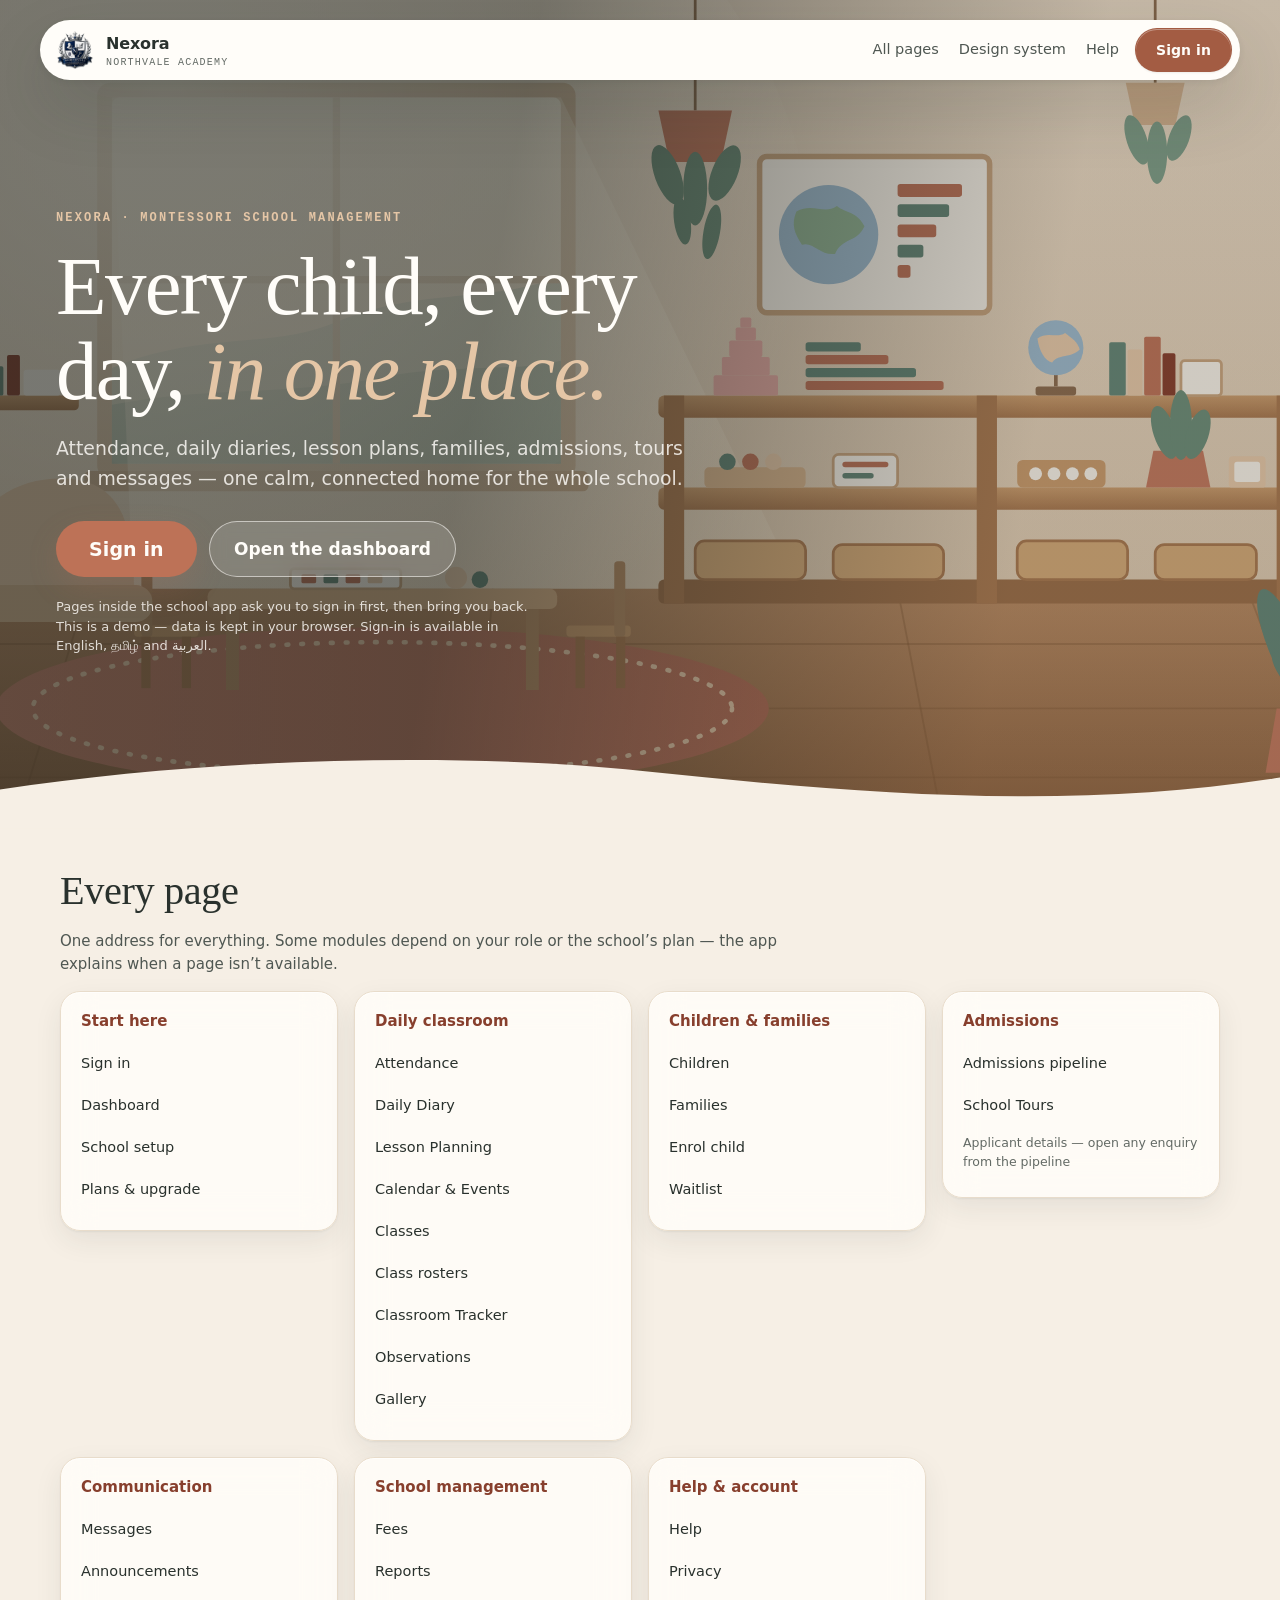
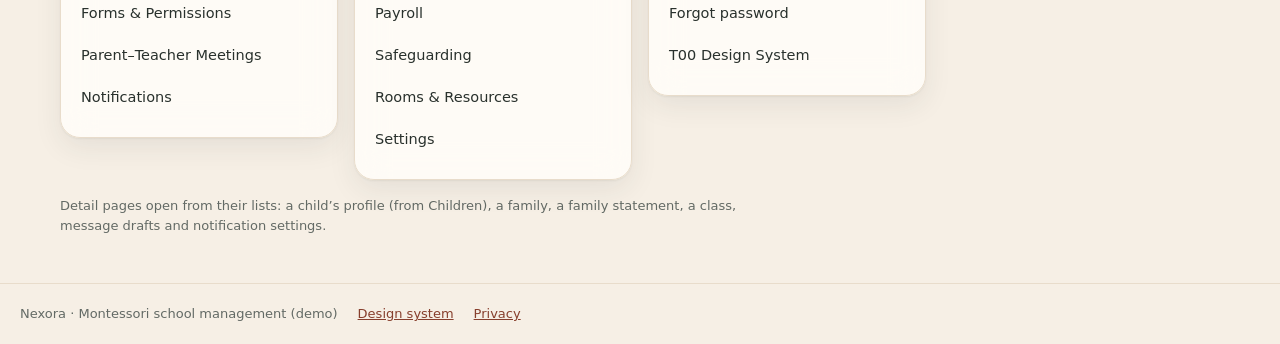
==== index.html @ d3bb8e65 "Apply the Terracotta + Sand theme centrally and redesign the homepage hero - Remap the design-system" ====
<!doctype html>
<html lang="en">
<head>
  <meta charset="utf-8">
  <meta name="viewport" content="width=device-width, initial-scale=1">
  <title>Nexora · Montessori school management</title>
  <meta name="description" content="Nexora — one place for a Montessori school: children, families, classes, attendance, admissions, communication and more.">
  <script src="config.js"></script>
  <link rel="stylesheet" href="styles.css">
</head>
<body class="hm-body">
<a class="skip-link" href="#hm-main">Skip to content</a>
<header class="hm-hero" aria-labelledby="hm-title">
  <nav class="hm-float" aria-label="Main">
    <a class="brand hm-brand" href="index.html"><img class="brand__logo" src="assets/logos/northvale-crest.png" alt="" width="40" height="40"><span><span class="brand__name">Nexora</span><span class="brand__sub">Northvale Academy</span></span></a>
    <div class="hm-float__links"><a href="#hm-pages">All pages</a><a href="design-system.html">Design system</a><a href="support.html?topic=help">Help</a></div>
    <a class="btn btn--primary hm-float__cta" href="signin.html" data-cta>Sign in</a>
  </nav>
  <div class="hm-hero__inner">
    <p class="hm-eyebrow">Nexora · Montessori school management</p>
    <h1 class="hm-hero__title" id="hm-title">Every child, every day, <em>in one place.</em></h1>
    <p class="hm-hero__text">Attendance, daily diaries, lesson plans, families, admissions, tours and messages — one calm, connected home for the whole school.</p>
    <div class="hm-hero__acts">
      <a class="btn hm-cta" href="signin.html" data-cta-main>Sign in</a>
      <a class="btn hm-cta-2" href="dashboard.html">Open the dashboard</a>
    </div>
    <p class="hm-hero__note" data-signed>Pages inside the school app ask you to sign in first, then bring you back. This is a demo — data is kept in your browser. Sign-in is available in English, தமிழ் and العربية.</p>
  </div>
  <svg class="hm-curve" viewBox="0 0 1440 90" preserveAspectRatio="none" aria-hidden="true" focusable="false"><path d="M0 90 V44 C240 6 520 0 720 22 C960 48 1200 70 1440 30 V90 Z"/></svg>
</header>
<main id="hm-main" class="hm">
  <section class="hm-pages" id="hm-pages" aria-labelledby="hm-pages-h">
    <h2 class="hm-h2" id="hm-pages-h">Every page</h2>
    <p class="hm-sub">One address for everything. Some modules depend on your role or the school’s plan — the app explains when a page isn’t available.</p>
    <div class="hm-grid">
      <section class="panel hm-group" aria-labelledby="g-start"><h3 id="g-start">Start here</h3><ul>
        <li><a href="signin.html">Sign in</a></li>
        <li><a href="dashboard.html">Dashboard</a></li>
        <li><a href="setup.html">School setup</a></li>
        <li><a href="plans.html">Plans &amp; upgrade</a></li>
      </ul></section>
      <section class="panel hm-group" aria-labelledby="g-class"><h3 id="g-class">Daily classroom</h3><ul>
        <li><a href="app.html?page=attendance">Attendance</a></li>
        <li><a href="app.html?page=diary">Daily Diary</a></li>
        <li><a href="app.html?page=lessons">Lesson Planning</a></li>
        <li><a href="app.html?page=calendar">Calendar &amp; Events</a></li>
        <li><a href="app.html?page=classes">Classes</a></li>
        <li><a href="app.html?page=roster">Class rosters</a></li>
        <li><a href="app.html?page=classroom-tracker">Classroom Tracker</a></li>
        <li><a href="app.html?page=observations">Observations</a></li>
        <li><a href="app.html?page=gallery">Gallery</a></li>
      </ul></section>
      <section class="panel hm-group" aria-labelledby="g-kids"><h3 id="g-kids">Children &amp; families</h3><ul>
        <li><a href="app.html?page=children">Children</a></li>
        <li><a href="app.html?page=families">Families</a></li>
        <li><a href="app.html?page=enrol">Enrol child</a></li>
        <li><a href="app.html?page=waitlist">Waitlist</a></li>
      </ul></section>
      <section class="panel hm-group" aria-labelledby="g-adm"><h3 id="g-adm">Admissions</h3><ul>
        <li><a href="app.html?page=admissions">Admissions pipeline</a></li>
        <li><a href="app.html?page=tours">School Tours</a></li>
        <li><span class="hm-detail">Applicant details — open any enquiry from the pipeline</span></li>
      </ul></section>
      <section class="panel hm-group" aria-labelledby="g-comm"><h3 id="g-comm">Communication</h3><ul>
        <li><a href="app.html?page=messages">Messages</a></li>
        <li><a href="app.html?page=communication">Announcements</a></li>
        <li><a href="app.html?page=forms">Forms &amp; Permissions</a></li>
        <li><a href="app.html?page=meetings">Parent–Teacher Meetings</a></li>
        <li><a href="app.html?page=notifications">Notifications</a></li>
      </ul></section>
      <section class="panel hm-group" aria-labelledby="g-mgmt"><h3 id="g-mgmt">School management</h3><ul>
        <li><a href="app.html?page=fees">Fees</a></li>
        <li><a href="app.html?page=reports">Reports</a></li>
        <li><a href="app.html?page=payroll">Payroll</a></li>
        <li><a href="app.html?page=safeguarding">Safeguarding</a></li>
        <li><a href="app.html?page=resources">Rooms &amp; Resources</a></li>
        <li><a href="app.html?page=settings">Settings</a></li>
      </ul></section>
      <section class="panel hm-group" aria-labelledby="g-help"><h3 id="g-help">Help &amp; account</h3><ul>
        <li><a href="support.html?topic=help">Help</a></li>
        <li><a href="support.html?topic=privacy">Privacy</a></li>
        <li><a href="forgot-password.html">Forgot password</a></li>
        <li><a href="design-system.html">T00 Design System</a></li>
      </ul></section>
      <section class="panel hm-group" data-more hidden aria-labelledby="g-more"><h3 id="g-more">More pages</h3><ul data-more-list></ul></section>
    </div>
    <p class="hm-sub hm-sub--small">Detail pages open from their lists: a child’s profile (from Children), a family, a family statement, a class, message drafts and notification settings.</p>
  </section>
</main>
<footer class="hm-foot"><span>Nexora · Montessori school management (demo)</span><a href="design-system.html">Design system</a><a href="support.html?topic=privacy">Privacy</a></footer>
<script src="store.js"></script>
<script>
  // Signed-in visitors go straight to their dashboard; any app page registered in the store but not listed above is
  // added under "More pages", so this map can't fall out of date.
  (() => {
    const store = window.NexoraStore;
    if (!store) return;
    const signedIn = store.session?.isSignedIn?.();
    if (signedIn) {
      document.querySelectorAll('[data-cta], [data-cta-main]').forEach(a => { a.href = store.routes.landing; a.textContent = 'Open dashboard'; });
      const n = document.querySelector('[data-signed]');
      if (n) n.textContent = `Signed in as ${store.currentUser().name}. This is a demo — data is kept in your browser.`;
    }
    const listed = new Set([...document.querySelectorAll('.hm-group a[href^="app.html?page="]')].map(a => new URLSearchParams(a.getAttribute('href').split('?')[1]).get('page')));
    const detail = new Set(['family', 'class', 'statement', 'compose', 'notification-settings']);
    const extra = [...store.moduleKeys, ...['children', 'families', 'roster', 'waitlist', 'enrol', 'classes', 'diary', 'calendar', 'lessons', 'resources', 'messages', 'forms', 'meetings', 'notifications', 'settings']].filter((k, i, a) => a.indexOf(k) === i && !listed.has(k) && !detail.has(k) && store.pageByKey(k));
    if (extra.length) {
      document.querySelector('[data-more-list]').innerHTML = extra.map(k => `<li><a href="${store.routes.page(k)}">${store.pageByKey(k).name.replace(/&/g, '&amp;').replace(/</g, '&lt;')}</a></li>`).join('');
      document.querySelector('[data-more]').hidden = false;
    }
  })();
</script>
</body>
</html>
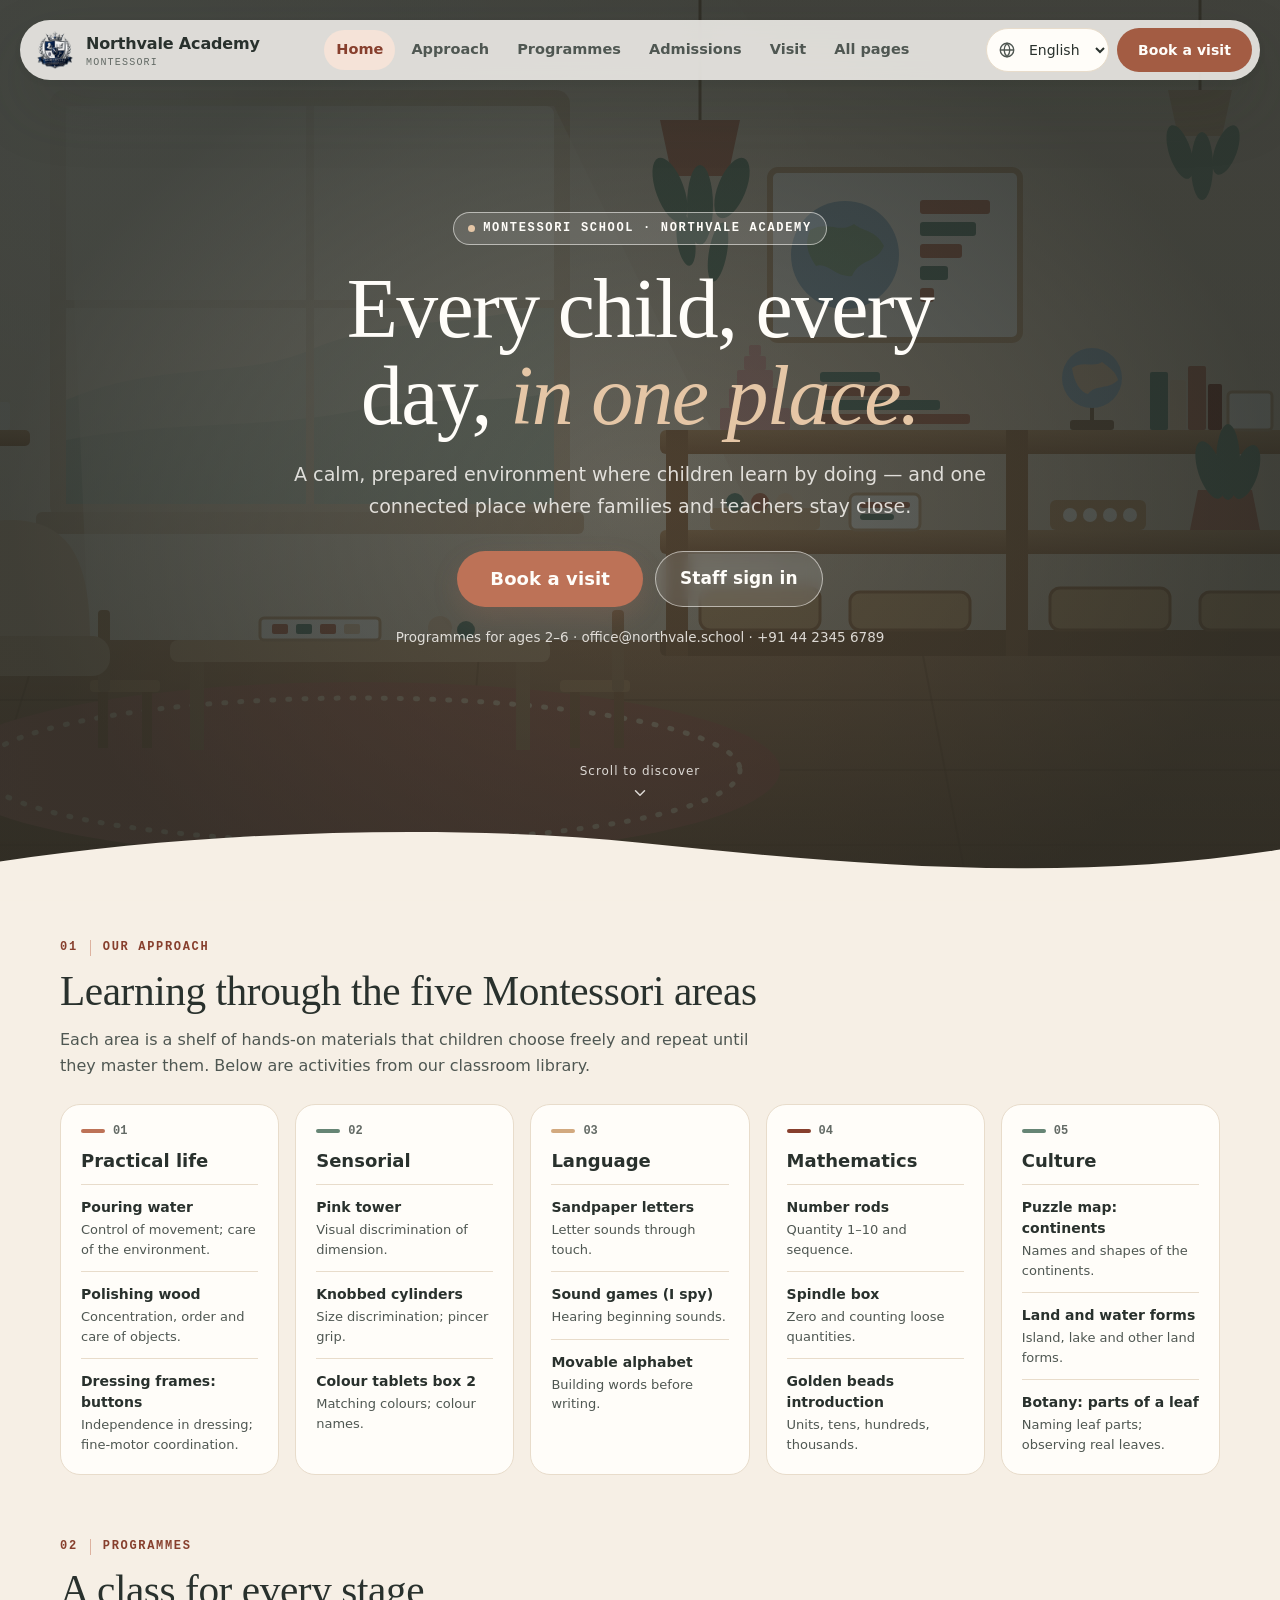
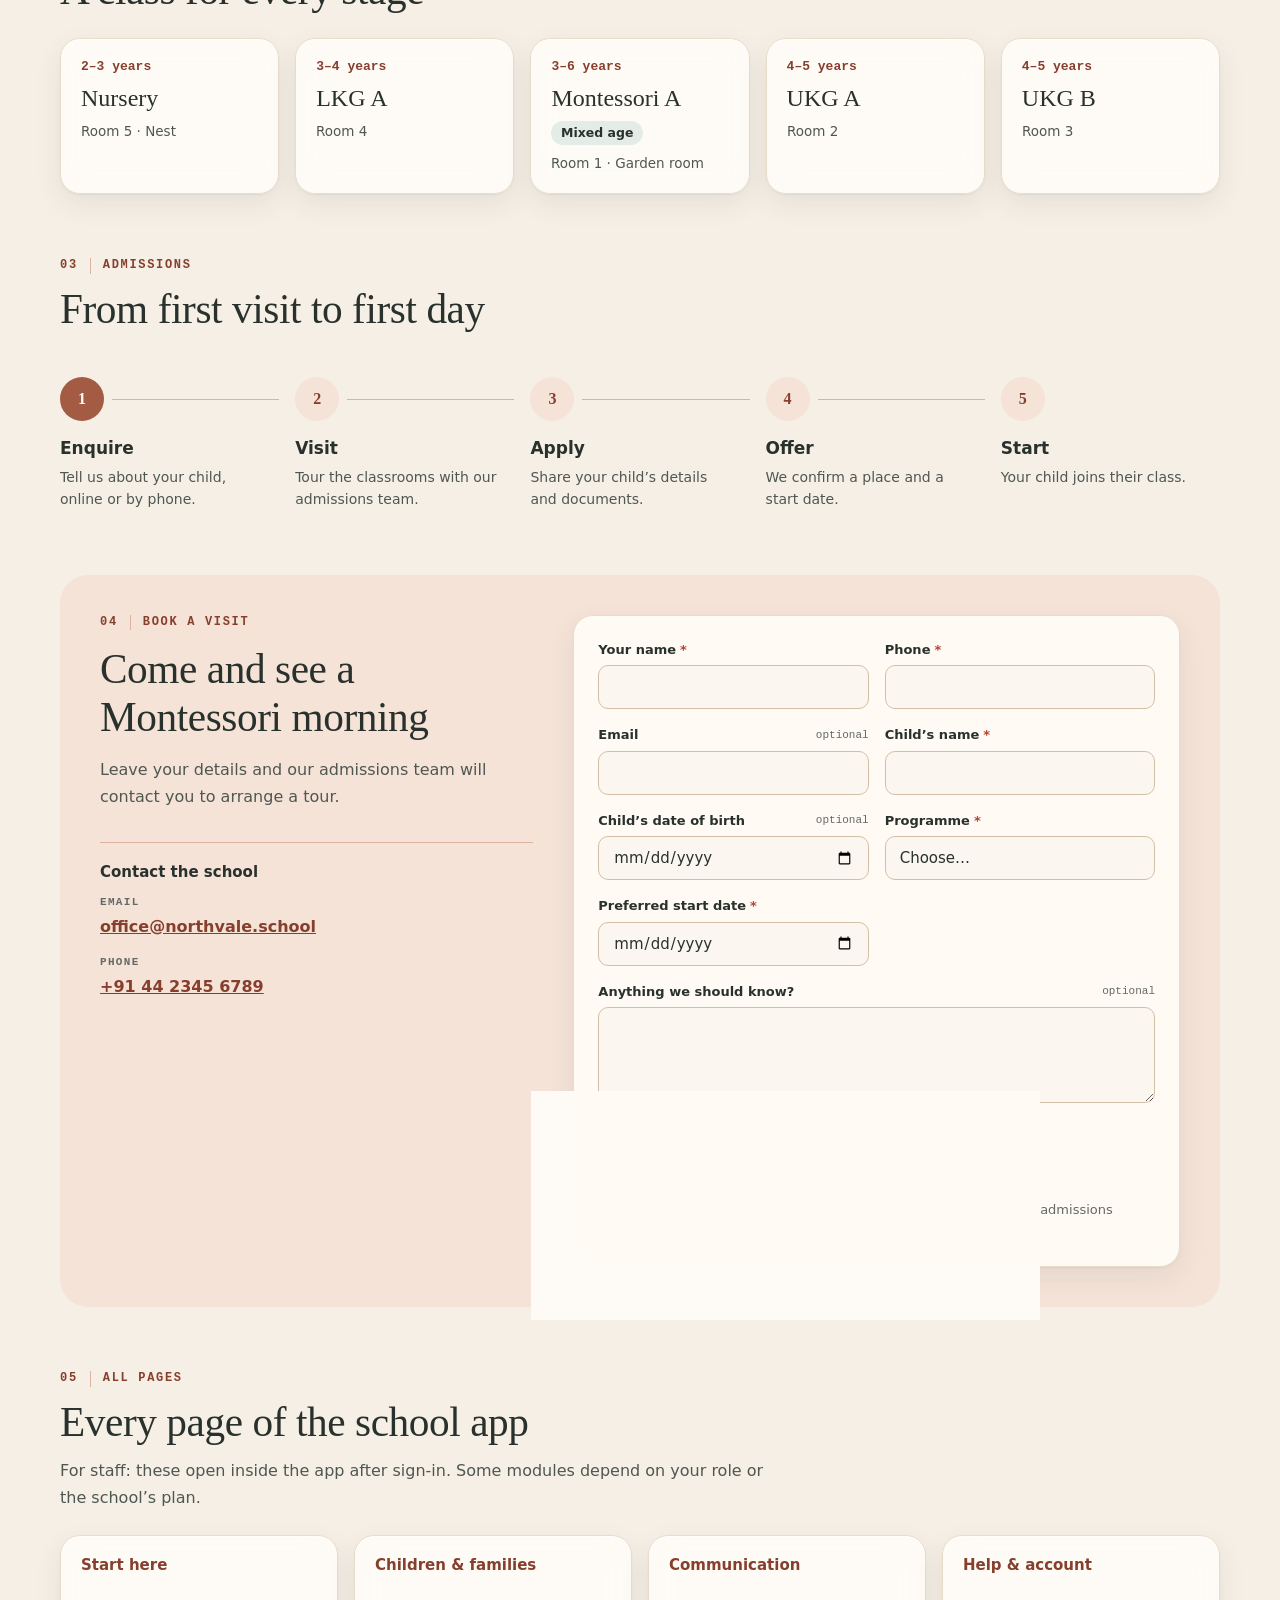
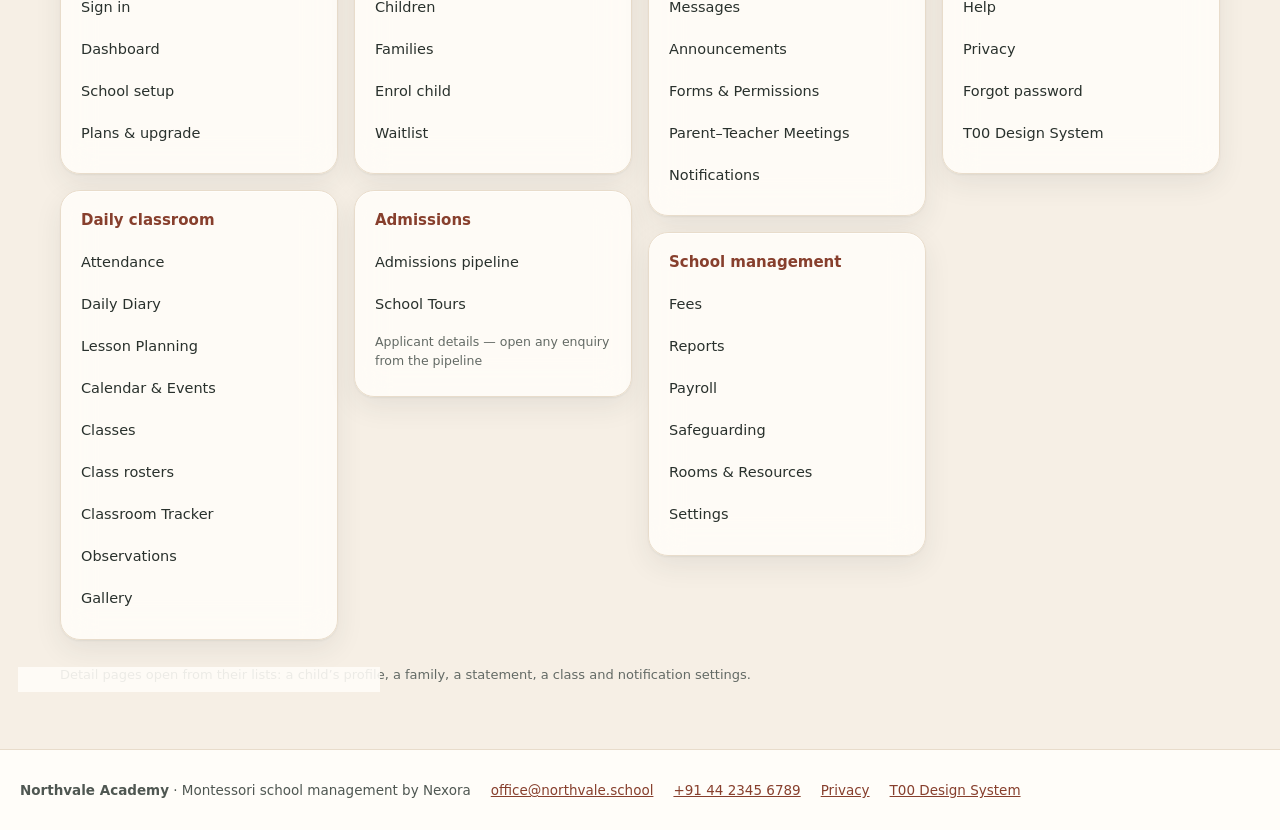
==== commit c44f560c: "Rebuild the homepage as the school website: pill nav, classroom hero, real-data sections, visit requ" ====
--- a/index.html
+++ b/index.html
@@ -3,112 +3,190 @@
 <head>
   <meta charset="utf-8">
   <meta name="viewport" content="width=device-width, initial-scale=1">
-  <title>Nexora · Montessori school management</title>
-  <meta name="description" content="Nexora — one place for a Montessori school: children, families, classes, attendance, admissions, communication and more.">
+  <title>Northvale Academy · Montessori school</title>
+  <meta name="description" content="Northvale Academy — a Montessori school. Our approach, programmes, admissions and visit booking, plus every page of the Nexora school app.">
   <script src="config.js"></script>
+  <script src="i18n.js"></script>
+  <script>document.documentElement.lang = NexoraI18n.locale(); document.documentElement.dir = NexoraI18n.language(NexoraI18n.locale()).dir;</script>
   <link rel="stylesheet" href="styles.css">
 </head>
 <body class="hm-body">
 <a class="skip-link" href="#hm-main">Skip to content</a>
-<header class="hm-hero" aria-labelledby="hm-title">
+<header class="hm-hero" id="top" aria-labelledby="hm-title">
   <nav class="hm-float" aria-label="Main">
-    <a class="brand hm-brand" href="index.html"><img class="brand__logo" src="assets/logos/northvale-crest.png" alt="" width="40" height="40"><span><span class="brand__name">Nexora</span><span class="brand__sub">Northvale Academy</span></span></a>
-    <div class="hm-float__links"><a href="#hm-pages">All pages</a><a href="design-system.html">Design system</a><a href="support.html?topic=help">Help</a></div>
-    <a class="btn btn--primary hm-float__cta" href="signin.html" data-cta>Sign in</a>
+    <a class="brand hm-brand" href="index.html"><img class="brand__logo" src="assets/logos/northvale-crest.png" alt="" width="40" height="40"><span><span class="brand__name" data-school-name>Northvale Academy</span><span class="brand__sub">Montessori</span></span></a>
+    <ul class="hm-float__links" id="hm-links">
+      <li><a href="#top" aria-current="page" data-i18n="h_navHome">Home</a></li>
+      <li><a href="#approach" data-i18n="h_navApproach">Approach</a></li>
+      <li><a href="#programmes" data-i18n="h_navProgrammes">Programmes</a></li>
+      <li><a href="#admissions" data-i18n="h_navAdmissions">Admissions</a></li>
+      <li><a href="#visit" data-i18n="h_navVisit">Visit</a></li>
+      <li><a href="#hm-pages" data-i18n="h_navPages">All pages</a></li>
+      <li class="hm-float__staff"><a href="signin.html" data-cta data-i18n="h_staffSignIn">Staff sign in</a></li>
+    </ul>
+    <div class="hm-float__end">
+      <div class="hm-lang">
+        <label class="sr-only" for="hm-lang" data-i18n="h_language">Language</label>
+        <svg class="hm-lang__icon" viewBox="0 0 24 24" width="18" height="18" aria-hidden="true" focusable="false"><circle cx="12" cy="12" r="9" fill="none" stroke="currentColor" stroke-width="1.8"/><path d="M3 12h18M12 3c2.5 2.6 3.8 5.6 3.8 9s-1.3 6.4-3.8 9c-2.5-2.6-3.8-5.6-3.8-9S9.5 5.6 12 3z" fill="none" stroke="currentColor" stroke-width="1.8"/></svg>
+        <select id="hm-lang" class="hm-lang__select"></select>
+      </div>
+      <a class="btn hm-float__cta" href="#visit" data-i18n="h_bookVisit">Book a visit</a>
+      <button class="hm-menu" type="button" aria-expanded="false" aria-controls="hm-links" data-menu><span class="sr-only" data-i18n="h_menu">Menu</span><svg viewBox="0 0 24 24" width="22" height="22" aria-hidden="true" focusable="false"><path d="M4 7h16M4 12h16M4 17h16" stroke="currentColor" stroke-width="2" stroke-linecap="round"/></svg></button>
+    </div>
   </nav>
   <div class="hm-hero__inner">
-    <p class="hm-eyebrow">Nexora · Montessori school management</p>
-    <h1 class="hm-hero__title" id="hm-title">Every child, every day, <em>in one place.</em></h1>
-    <p class="hm-hero__text">Attendance, daily diaries, lesson plans, families, admissions, tours and messages — one calm, connected home for the whole school.</p>
+    <p class="hm-eyebrow" data-i18n="h_eyebrow">Montessori school · Northvale Academy</p>
+    <h1 class="hm-hero__title" id="hm-title"><span data-i18n="taglineStart">Every child, every day, </span><em data-i18n="taglineAccent">in one place.</em></h1>
+    <p class="hm-hero__text" data-i18n="h_heroText">A calm, prepared environment where children learn by doing — and one connected place where families and teachers stay close.</p>
     <div class="hm-hero__acts">
-      <a class="btn hm-cta" href="signin.html" data-cta-main>Sign in</a>
-      <a class="btn hm-cta-2" href="dashboard.html">Open the dashboard</a>
+      <a class="btn hm-cta" href="#visit" data-i18n="h_bookVisit">Book a visit</a>
+      <a class="btn hm-cta-2" href="signin.html" data-cta data-i18n="h_staffSignIn">Staff sign in</a>
     </div>
-    <p class="hm-hero__note" data-signed>Pages inside the school app ask you to sign in first, then bring you back. This is a demo — data is kept in your browser. Sign-in is available in English, தமிழ் and العربية.</p>
+    <p class="hm-hero__note" data-hero-note></p>
   </div>
+  <a class="hm-scroll" href="#approach"><span data-i18n="h_scroll">Scroll to discover</span><svg viewBox="0 0 24 24" width="18" height="18" aria-hidden="true" focusable="false"><path d="M6 9l6 6 6-6" fill="none" stroke="currentColor" stroke-width="2" stroke-linecap="round" stroke-linejoin="round"/></svg></a>
   <svg class="hm-curve" viewBox="0 0 1440 90" preserveAspectRatio="none" aria-hidden="true" focusable="false"><path d="M0 90 V44 C240 6 520 0 720 22 C960 48 1200 70 1440 30 V90 Z"/></svg>
 </header>
+
 <main id="hm-main" class="hm">
-  <section class="hm-pages" id="hm-pages" aria-labelledby="hm-pages-h">
-    <h2 class="hm-h2" id="hm-pages-h">Every page</h2>
-    <p class="hm-sub">One address for everything. Some modules depend on your role or the school’s plan — the app explains when a page isn’t available.</p>
+  <section class="hm-sec" id="approach" aria-labelledby="approach-h">
+    <div class="hm-sec__head">
+      <p class="hm-kicker"><span>01</span><span data-i18n="h_approachEyebrow">Our approach</span></p>
+      <h2 class="hm-h2" id="approach-h" data-i18n="h_approachTitle">Learning through the five Montessori areas</h2>
+      <p class="hm-sub" data-i18n="h_approachText">Each area is a shelf of hands-on materials that children choose freely and repeat until they master them.</p>
+    </div>
+    <ul class="hm-areas" data-areas></ul>
+  </section>
+
+  <section class="hm-sec" id="programmes" aria-labelledby="programmes-h">
+    <div class="hm-sec__head">
+      <p class="hm-kicker"><span>02</span><span data-i18n="h_programmesEyebrow">Programmes</span></p>
+      <h2 class="hm-h2" id="programmes-h" data-i18n="h_programmesTitle">A class for every stage</h2>
+    </div>
+    <ul class="hm-progs" data-programmes></ul>
+  </section>
+
+  <section class="hm-sec" id="admissions" aria-labelledby="admissions-h">
+    <div class="hm-sec__head">
+      <p class="hm-kicker"><span>03</span><span data-i18n="h_admissionsEyebrow">Admissions</span></p>
+      <h2 class="hm-h2" id="admissions-h" data-i18n="h_admissionsTitle">From first visit to first day</h2>
+    </div>
+    <ol class="hm-steps">
+      <li><span class="hm-steps__n" aria-hidden="true">1</span><h3 data-i18n="h_step1">Enquire</h3><p data-i18n="h_step1Text"></p></li>
+      <li><span class="hm-steps__n" aria-hidden="true">2</span><h3 data-i18n="h_step2">Visit</h3><p data-i18n="h_step2Text"></p></li>
+      <li><span class="hm-steps__n" aria-hidden="true">3</span><h3 data-i18n="h_step3">Apply</h3><p data-i18n="h_step3Text"></p></li>
+      <li><span class="hm-steps__n" aria-hidden="true">4</span><h3 data-i18n="h_step4">Offer</h3><p data-i18n="h_step4Text"></p></li>
+      <li><span class="hm-steps__n" aria-hidden="true">5</span><h3 data-i18n="h_step5">Start</h3><p data-i18n="h_step5Text"></p></li>
+    </ol>
+  </section>
+
+  <section class="hm-sec hm-visit" id="visit" aria-labelledby="visit-h">
+    <div class="hm-visit__intro">
+      <p class="hm-kicker"><span>04</span><span data-i18n="h_visitEyebrow">Book a visit</span></p>
+      <h2 class="hm-h2" id="visit-h" data-i18n="h_visitTitle">Come and see a Montessori morning</h2>
+      <p class="hm-sub" data-i18n="h_visitText">Leave your details and our admissions team will contact you to arrange a tour.</p>
+      <div class="hm-contact">
+        <h3 data-i18n="h_contactTitle">Contact the school</h3>
+        <dl>
+          <div><dt data-i18n="h_email">Email</dt><dd><a data-school-email href="mailto:office@northvale.school">office@northvale.school</a></dd></div>
+          <div><dt data-i18n="h_phone">Phone</dt><dd><a data-school-phone href="tel:+914423456789" dir="ltr">+91 44 2345 6789</a></dd></div>
+        </dl>
+      </div>
+    </div>
+    <div class="panel hm-visit__card">
+      <form class="hm-form" data-visit-form novalidate>
+        <div class="hm-form__err" role="alert" tabindex="-1" data-form-error hidden></div>
+        <div class="hm-form__grid">
+          <div class="field"><label class="field__label" for="v-parent"><span data-i18n="h_fParent">Your name</span> <span class="field__req" aria-hidden="true">*</span></label><input class="input" id="v-parent" name="parent" autocomplete="name" required aria-describedby="v-parent-e"><p class="field__hint field__hint--error" hidden id="v-parent-e" data-error-for="parent"></p></div>
+          <div class="field"><label class="field__label" for="v-phone"><span data-i18n="h_fPhone">Phone</span> <span class="field__req" aria-hidden="true">*</span></label><input class="input" id="v-phone" name="phone" type="tel" autocomplete="tel" inputmode="tel" dir="ltr" required aria-describedby="v-phone-e"><p class="field__hint field__hint--error" hidden id="v-phone-e" data-error-for="phone"></p></div>
+          <div class="field"><label class="field__label" for="v-email"><span data-i18n="h_fEmail">Email</span> <span class="field__extra" data-i18n="h_optional">optional</span></label><input class="input" id="v-email" name="email" type="email" autocomplete="email" dir="ltr" aria-describedby="v-email-e"><p class="field__hint field__hint--error" hidden id="v-email-e" data-error-for="email"></p></div>
+          <div class="field"><label class="field__label" for="v-child"><span data-i18n="h_fChild">Child’s name</span> <span class="field__req" aria-hidden="true">*</span></label><input class="input" id="v-child" name="child" required aria-describedby="v-child-e"><p class="field__hint field__hint--error" hidden id="v-child-e" data-error-for="child"></p></div>
+          <div class="field"><label class="field__label" for="v-dob"><span data-i18n="h_fDob">Child’s date of birth</span> <span class="field__extra" data-i18n="h_optional">optional</span></label><input class="input" id="v-dob" name="dob" type="date" aria-describedby="v-dob-e"><p class="field__hint field__hint--error" hidden id="v-dob-e" data-error-for="dob"></p></div>
+          <div class="field"><label class="field__label" for="v-programme"><span data-i18n="h_fProgramme">Programme</span> <span class="field__req" aria-hidden="true">*</span></label><select class="input" id="v-programme" name="programme" required aria-describedby="v-programme-e" data-levels></select><p class="field__hint field__hint--error" hidden id="v-programme-e" data-error-for="programme"></p></div>
+          <div class="field"><label class="field__label" for="v-start"><span data-i18n="h_fStart">Preferred start date</span> <span class="field__req" aria-hidden="true">*</span></label><input class="input" id="v-start" name="preferredStart" type="date" required aria-describedby="v-start-e"><p class="field__hint field__hint--error" hidden id="v-start-e" data-error-for="preferredStart"></p></div>
+          <div class="field hm-form__wide"><label class="field__label" for="v-message"><span data-i18n="h_fMessage">Anything we should know?</span> <span class="field__extra" data-i18n="h_optional">optional</span></label><textarea class="input" id="v-message" name="message" rows="3" maxlength="1000"></textarea></div>
+        </div>
+        <button class="btn hm-cta hm-form__send" type="submit" data-send><span data-i18n="h_send">Send request</span></button>
+        <p class="hm-sub hm-sub--small" data-i18n="h_demoNote">Demo: requests are kept in this browser and appear in the school’s admissions pipeline.</p>
+      </form>
+      <div class="hm-done" data-visit-done hidden tabindex="-1">
+        <span class="hm-done__icon" aria-hidden="true"><svg viewBox="0 0 24 24" width="28" height="28" focusable="false"><path d="M5 12.5l4.5 4.5L19 7.5" fill="none" stroke="currentColor" stroke-width="2.4" stroke-linecap="round" stroke-linejoin="round"/></svg></span>
+        <h3 data-i18n="h_successTitle">Thank you — we’ve received your request</h3>
+        <p data-i18n="h_successText">Our admissions team will contact you to arrange a visit.</p>
+        <button class="btn btn--secondary" type="button" data-again data-i18n="h_again">Send another request</button>
+      </div>
+    </div>
+  </section>
+
+  <section class="hm-sec hm-pages" id="hm-pages" aria-labelledby="hm-pages-h">
+    <div class="hm-sec__head">
+      <p class="hm-kicker"><span>05</span><span data-i18n="h_navPages">All pages</span></p>
+      <h2 class="hm-h2" id="hm-pages-h" data-i18n="h_pagesTitle">Every page of the school app</h2>
+      <p class="hm-sub" data-i18n="h_pagesText">For staff: these open inside the app after sign-in. Some modules depend on your role or the school’s plan.</p>
+    </div>
     <div class="hm-grid">
-      <section class="panel hm-group" aria-labelledby="g-start"><h3 id="g-start">Start here</h3><ul>
-        <li><a href="signin.html">Sign in</a></li>
-        <li><a href="dashboard.html">Dashboard</a></li>
-        <li><a href="setup.html">School setup</a></li>
-        <li><a href="plans.html">Plans &amp; upgrade</a></li>
+      <section class="panel hm-group" aria-labelledby="g-start"><h3 id="g-start" data-i18n="h_g_start">Start here</h3><ul>
+        <li><a href="signin.html" data-i18n="h_p_signin">Sign in</a></li>
+        <li><a href="dashboard.html" data-i18n="h_p_dashboard">Dashboard</a></li>
+        <li><a href="setup.html" data-i18n="h_p_setup">School setup</a></li>
+        <li><a href="plans.html" data-i18n="h_p_plans">Plans &amp; upgrade</a></li>
       </ul></section>
-      <section class="panel hm-group" aria-labelledby="g-class"><h3 id="g-class">Daily classroom</h3><ul>
-        <li><a href="app.html?page=attendance">Attendance</a></li>
-        <li><a href="app.html?page=diary">Daily Diary</a></li>
-        <li><a href="app.html?page=lessons">Lesson Planning</a></li>
-        <li><a href="app.html?page=calendar">Calendar &amp; Events</a></li>
-        <li><a href="app.html?page=classes">Classes</a></li>
-        <li><a href="app.html?page=roster">Class rosters</a></li>
-        <li><a href="app.html?page=classroom-tracker">Classroom Tracker</a></li>
-        <li><a href="app.html?page=observations">Observations</a></li>
-        <li><a href="app.html?page=gallery">Gallery</a></li>
+      <section class="panel hm-group" aria-labelledby="g-class"><h3 id="g-class" data-i18n="h_g_class">Daily classroom</h3><ul>
+        <li><a href="app.html?page=attendance" data-i18n="h_p_attendance">Attendance</a></li>
+        <li><a href="app.html?page=diary" data-i18n="h_p_diary">Daily Diary</a></li>
+        <li><a href="app.html?page=lessons" data-i18n="h_p_lessons">Lesson Planning</a></li>
+        <li><a href="app.html?page=calendar" data-i18n="h_p_calendar">Calendar &amp; Events</a></li>
+        <li><a href="app.html?page=classes" data-i18n="h_p_classes">Classes</a></li>
+        <li><a href="app.html?page=roster" data-i18n="h_p_roster">Class rosters</a></li>
+        <li><a href="app.html?page=classroom-tracker" data-i18n="h_p_tracker">Classroom Tracker</a></li>
+        <li><a href="app.html?page=observations" data-i18n="h_p_observations">Observations</a></li>
+        <li><a href="app.html?page=gallery" data-i18n="h_p_gallery">Gallery</a></li>
       </ul></section>
-      <section class="panel hm-group" aria-labelledby="g-kids"><h3 id="g-kids">Children &amp; families</h3><ul>
-        <li><a href="app.html?page=children">Children</a></li>
-        <li><a href="app.html?page=families">Families</a></li>
-        <li><a href="app.html?page=enrol">Enrol child</a></li>
-        <li><a href="app.html?page=waitlist">Waitlist</a></li>
+      <section class="panel hm-group" aria-labelledby="g-kids"><h3 id="g-kids" data-i18n="h_g_kids">Children &amp; families</h3><ul>
+        <li><a href="app.html?page=children" data-i18n="h_p_children">Children</a></li>
+        <li><a href="app.html?page=families" data-i18n="h_p_families">Families</a></li>
+        <li><a href="app.html?page=enrol" data-i18n="h_p_enrol">Enrol child</a></li>
+        <li><a href="app.html?page=waitlist" data-i18n="h_p_waitlist">Waitlist</a></li>
       </ul></section>
-      <section class="panel hm-group" aria-labelledby="g-adm"><h3 id="g-adm">Admissions</h3><ul>
-        <li><a href="app.html?page=admissions">Admissions pipeline</a></li>
-        <li><a href="app.html?page=tours">School Tours</a></li>
-        <li><span class="hm-detail">Applicant details — open any enquiry from the pipeline</span></li>
+      <section class="panel hm-group" aria-labelledby="g-adm"><h3 id="g-adm" data-i18n="h_g_adm">Admissions</h3><ul>
+        <li><a href="app.html?page=admissions" data-i18n="h_p_admissions">Admissions pipeline</a></li>
+        <li><a href="app.html?page=tours" data-i18n="h_p_tours">School Tours</a></li>
+        <li><span class="hm-detail" data-i18n="h_p_applicant">Applicant details — open any enquiry from the pipeline</span></li>
       </ul></section>
-      <section class="panel hm-group" aria-labelledby="g-comm"><h3 id="g-comm">Communication</h3><ul>
-        <li><a href="app.html?page=messages">Messages</a></li>
-        <li><a href="app.html?page=communication">Announcements</a></li>
-        <li><a href="app.html?page=forms">Forms &amp; Permissions</a></li>
-        <li><a href="app.html?page=meetings">Parent–Teacher Meetings</a></li>
-        <li><a href="app.html?page=notifications">Notifications</a></li>
+      <section class="panel hm-group" aria-labelledby="g-comm"><h3 id="g-comm" data-i18n="h_g_comm">Communication</h3><ul>
+        <li><a href="app.html?page=messages" data-i18n="h_p_messages">Messages</a></li>
+        <li><a href="app.html?page=communication" data-i18n="h_p_announcements">Announcements</a></li>
+        <li><a href="app.html?page=forms" data-i18n="h_p_forms">Forms &amp; Permissions</a></li>
+        <li><a href="app.html?page=meetings" data-i18n="h_p_meetings">Parent–Teacher Meetings</a></li>
+        <li><a href="app.html?page=notifications" data-i18n="h_p_notifications">Notifications</a></li>
       </ul></section>
-      <section class="panel hm-group" aria-labelledby="g-mgmt"><h3 id="g-mgmt">School management</h3><ul>
-        <li><a href="app.html?page=fees">Fees</a></li>
-        <li><a href="app.html?page=reports">Reports</a></li>
-        <li><a href="app.html?page=payroll">Payroll</a></li>
-        <li><a href="app.html?page=safeguarding">Safeguarding</a></li>
-        <li><a href="app.html?page=resources">Rooms &amp; Resources</a></li>
-        <li><a href="app.html?page=settings">Settings</a></li>
+      <section class="panel hm-group" aria-labelledby="g-mgmt"><h3 id="g-mgmt" data-i18n="h_g_mgmt">School management</h3><ul>
+        <li><a href="app.html?page=fees" data-i18n="h_p_fees">Fees</a></li>
+        <li><a href="app.html?page=reports" data-i18n="h_p_reports">Reports</a></li>
+        <li><a href="app.html?page=payroll" data-i18n="h_p_payroll">Payroll</a></li>
+        <li><a href="app.html?page=safeguarding" data-i18n="h_p_safeguarding">Safeguarding</a></li>
+        <li><a href="app.html?page=resources" data-i18n="h_p_resources">Rooms &amp; Resources</a></li>
+        <li><a href="app.html?page=settings" data-i18n="h_p_settings">Settings</a></li>
       </ul></section>
-      <section class="panel hm-group" aria-labelledby="g-help"><h3 id="g-help">Help &amp; account</h3><ul>
-        <li><a href="support.html?topic=help">Help</a></li>
-        <li><a href="support.html?topic=privacy">Privacy</a></li>
-        <li><a href="forgot-password.html">Forgot password</a></li>
-        <li><a href="design-system.html">T00 Design System</a></li>
+      <section class="panel hm-group" aria-labelledby="g-help"><h3 id="g-help" data-i18n="h_g_help">Help &amp; account</h3><ul>
+        <li><a href="support.html?topic=help" data-i18n="h_p_help">Help</a></li>
+        <li><a href="support.html?topic=privacy" data-i18n="h_p_privacy">Privacy</a></li>
+        <li><a href="forgot-password.html" data-i18n="h_p_forgot">Forgot password</a></li>
+        <li><a href="design-system.html" data-i18n="h_p_ds">T00 Design System</a></li>
       </ul></section>
-      <section class="panel hm-group" data-more hidden aria-labelledby="g-more"><h3 id="g-more">More pages</h3><ul data-more-list></ul></section>
+      <section class="panel hm-group" data-more hidden aria-labelledby="g-more"><h3 id="g-more" data-i18n="h_g_more">More pages</h3><ul data-more-list></ul></section>
     </div>
-    <p class="hm-sub hm-sub--small">Detail pages open from their lists: a child’s profile (from Children), a family, a family statement, a class, message drafts and notification settings.</p>
+    <p class="hm-sub hm-sub--small" data-i18n="h_pagesNote">Detail pages open from their lists: a child’s profile, a family, a statement, a class and notification settings.</p>
   </section>
 </main>
-<footer class="hm-foot"><span>Nexora · Montessori school management (demo)</span><a href="design-system.html">Design system</a><a href="support.html?topic=privacy">Privacy</a></footer>
+<footer class="hm-foot">
+  <span><strong data-school-name>Northvale Academy</strong> · <span data-i18n="h_footer">Montessori school management by Nexora</span></span>
+  <a data-school-email href="mailto:office@northvale.school">office@northvale.school</a>
+  <a data-school-phone href="tel:+914423456789" dir="ltr">+91 44 2345 6789</a>
+  <a href="support.html?topic=privacy" data-i18n="h_p_privacy">Privacy</a>
+  <a href="design-system.html" data-i18n="h_p_ds">T00 Design System</a>
+</footer>
 <script src="store.js"></script>
-<script>
-  // Signed-in visitors go straight to their dashboard; any app page registered in the store but not listed above is
-  // added under "More pages", so this map can't fall out of date.
-  (() => {
-    const store = window.NexoraStore;
-    if (!store) return;
-    const signedIn = store.session?.isSignedIn?.();
-    if (signedIn) {
-      document.querySelectorAll('[data-cta], [data-cta-main]').forEach(a => { a.href = store.routes.landing; a.textContent = 'Open dashboard'; });
-      const n = document.querySelector('[data-signed]');
-      if (n) n.textContent = `Signed in as ${store.currentUser().name}. This is a demo — data is kept in your browser.`;
-    }
-    const listed = new Set([...document.querySelectorAll('.hm-group a[href^="app.html?page="]')].map(a => new URLSearchParams(a.getAttribute('href').split('?')[1]).get('page')));
-    const detail = new Set(['family', 'class', 'statement', 'compose', 'notification-settings']);
-    const extra = [...store.moduleKeys, ...['children', 'families', 'roster', 'waitlist', 'enrol', 'classes', 'diary', 'calendar', 'lessons', 'resources', 'messages', 'forms', 'meetings', 'notifications', 'settings']].filter((k, i, a) => a.indexOf(k) === i && !listed.has(k) && !detail.has(k) && store.pageByKey(k));
-    if (extra.length) {
-      document.querySelector('[data-more-list]').innerHTML = extra.map(k => `<li><a href="${store.routes.page(k)}">${store.pageByKey(k).name.replace(/&/g, '&amp;').replace(/</g, '&lt;')}</a></li>`).join('');
-      document.querySelector('[data-more]').hidden = false;
-    }
-  })();
-</script>
+<script src="home.js"></script>
 </body>
 </html>
--- a/styles.css
+++ b/styles.css
@@ -1738,7 +1738,9 @@
   .auth__school { gap: var(--space-4); }
   .auth__school-name { font-size: 22px; }
   .auth__art { display: block; width: min(100%, 420px); height: auto; align-self: center; }
-  .auth__tagline { display: block; max-width: 16ch; font: 700 clamp(2rem, 1.2rem + 1.8vw, 2.75rem)/1.15 var(--font-display); letter-spacing: -0.02em; text-wrap: balance; }
+  .auth__tagline { display: block; max-width: 16ch; font: 500 clamp(2.1rem, 1.2rem + 2vw, 3rem)/1.12 var(--font-serif); letter-spacing: -0.01em; text-wrap: balance; }
+  .auth__tagline-accent { font-style: italic; }
+  html:is([lang="ta"], [lang="ar"]) .auth__tagline-accent { font-style: normal; }
   html[lang="ta"] .auth__tagline { max-width: 22ch; font-family: var(--font-tamil); font-size: clamp(1.5rem, 1rem + 1.2vw, 2rem); line-height: 1.5; letter-spacing: 0; }
   .auth__panel { align-items: center; padding: var(--space-12) clamp(var(--space-8), 5vw, var(--space-16)); }
 }
@@ -5208,37 +5210,132 @@
 .tr-slot .tr-left { margin-left: 2px; }
 
 /* ------------------------------------------------------------ Site homepage (index.html) */
+html:has(.hm-body) { scroll-behavior: smooth; scroll-padding-top: var(--space-6); }
 .hm-body { display: flex; flex-direction: column; min-height: 100vh; background: var(--color-bg); }
-.hm-hero { position: relative; isolation: isolate; display: grid; grid-template-columns: minmax(0, 1fr); grid-template-rows: auto 1fr; min-height: min(92vh, 860px); padding: var(--space-5) var(--space-5) 0; color: var(--color-on-dark); background: linear-gradient(100deg, var(--color-hero-overlay) 0%, var(--color-hero-overlay) 38%, var(--color-hero-overlay-soft) 78%), url("assets/images/hero-classroom.svg") center / cover no-repeat, var(--color-gunmetal); }
-.hm-float { position: relative; z-index: 2; display: flex; align-items: center; gap: var(--space-4); width: min(1200px, 100%); margin: 0 auto; padding: var(--space-2) var(--space-2) var(--space-2) var(--space-4); border-radius: var(--radius-full); background: var(--color-surface); color: var(--color-text); box-shadow: var(--shadow-lg); }
-.hm-brand { color: var(--color-text); }
+.hm-hero { position: relative; isolation: isolate; display: grid; grid-template-rows: auto 1fr auto; grid-template-columns: minmax(0, 1fr); min-height: min(100vh, 900px); padding: var(--space-5) var(--space-5) 0; color: var(--color-on-dark); background: radial-gradient(ellipse at 50% 55%, var(--color-hero-overlay-soft) 0%, var(--color-hero-overlay) 70%), linear-gradient(var(--color-hero-overlay), var(--color-hero-overlay)), url("assets/images/hero-classroom.svg") center / cover no-repeat, var(--color-gunmetal); }
+
+/* Floating ivory pill navigation */
+.hm-float { position: relative; z-index: 3; display: flex; align-items: center; gap: var(--space-4); width: min(1240px, 100%); margin: 0 auto; padding: var(--space-2) var(--space-2) var(--space-2) var(--space-4); border-radius: var(--radius-full); background: var(--color-glass); color: var(--color-text); box-shadow: var(--shadow-lg); -webkit-backdrop-filter: blur(14px) saturate(1.2); backdrop-filter: blur(14px) saturate(1.2); }
+.hm-brand { flex: none; min-height: 44px; color: var(--color-text); }
 .hm-brand .brand__logo { width: 38px; height: 38px; }
-.hm-float__links { display: flex; align-items: center; gap: var(--space-5); margin-left: auto; font-size: 14.5px; }
-.hm-float__links a { color: var(--color-text-secondary); text-decoration: none; border-radius: var(--radius-sm); }
-.hm-float__links a:hover { color: var(--color-text); text-decoration: underline; text-underline-offset: 4px; }
-.hm-float a:focus-visible { outline: 2px solid var(--color-focus); outline-offset: 3px; }
-.hm-float__cta { border-radius: var(--radius-full); min-height: 44px; padding: 0 var(--space-5); }
-.hm-hero__inner { align-self: center; width: min(1200px, 100%); margin: 0 auto; padding: var(--space-16) var(--space-4) calc(var(--space-16) + 40px); display: grid; gap: var(--space-5); justify-items: start; }
-.hm-eyebrow { font: 600 12px/1 var(--font-mono); letter-spacing: 0.18em; text-transform: uppercase; color: var(--color-accent); }
-.hm-hero__title { max-width: 14ch; font: 500 clamp(2.6rem, 1.5rem + 4.6vw, 5.4rem)/1.02 var(--font-serif); letter-spacing: -0.02em; color: var(--color-on-dark); text-wrap: balance; }
+.hm-float__links { display: flex; flex-wrap: wrap; align-items: center; gap: var(--space-1); margin: 0 auto; padding: 0; list-style: none; font-size: 14.5px; font-weight: 550; }
+.hm-float__links a { display: inline-flex; align-items: center; min-height: 40px; padding: 0 var(--space-3); border-radius: var(--radius-full); color: var(--color-text-secondary); text-decoration: none; white-space: nowrap; transition: background-color var(--duration-fast) var(--ease-standard), color var(--duration-fast) var(--ease-standard); }
+.hm-float__links a:hover { color: var(--color-text); background: var(--color-accent-light); }
+.hm-float__links a[aria-current="page"] { color: var(--color-primary-ink); background: var(--color-primary-light); }
+.hm-float__staff { display: none; }
+.hm-float a:focus-visible, .hm-float select:focus-visible, .hm-float button:focus-visible { outline: 2px solid var(--color-focus); outline-offset: 2px; }
+.hm-float__end { display: flex; align-items: center; gap: var(--space-2); flex: none; }
+.hm-lang { position: relative; display: flex; align-items: center; }
+.hm-lang__icon { position: absolute; left: 12px; color: var(--color-text-secondary); pointer-events: none; }
+[dir="rtl"] .hm-lang__icon { left: auto; right: 12px; }
+.hm-lang__select { min-height: 44px; padding: 0 var(--space-3) 0 38px; border: 1px solid var(--color-border); border-radius: var(--radius-full); background: var(--color-surface); color: var(--color-text); font: inherit; font-size: 14px; cursor: pointer; }
+[dir="rtl"] .hm-lang__select { padding: 0 38px 0 var(--space-3); }
+.hm-float__cta { --btn-bg: var(--color-primary-strong); --btn-fg: var(--color-on-primary); border-radius: var(--radius-full); min-height: 44px; padding: 0 var(--space-5); font-weight: 650; white-space: nowrap; }
+.hm-float__cta:hover { --btn-bg: var(--color-primary-pressed); }
+.hm-menu { display: none; place-items: center; width: 44px; height: 44px; border: 0; border-radius: var(--radius-full); background: var(--color-surface-2); color: var(--color-text); cursor: pointer; }
+
+/* Hero content */
+.hm-hero__inner { align-self: center; grid-template-columns: minmax(0, 1fr); width: min(980px, 100%); margin: 0 auto; padding: var(--space-16) var(--space-4) var(--space-10); display: grid; gap: var(--space-5); justify-items: center; text-align: center; }
+.hm-eyebrow { max-width: 100%; display: inline-flex; align-items: center; gap: var(--space-2); padding: 8px 14px; border: 1px solid var(--color-glass-on-dark-line); border-radius: var(--radius-full); background: var(--color-glass-on-dark); font: 600 12px/1.3 var(--font-mono); letter-spacing: 0.14em; text-transform: uppercase; color: var(--color-on-dark); }
+.hm-eyebrow::before { content: ""; width: 7px; height: 7px; border-radius: 50%; background: var(--color-accent); }
+.hm-hero__title { max-width: 16ch; font: 500 clamp(2.5rem, 1.4rem + 4.8vw, 5.6rem)/1.04 var(--font-serif); letter-spacing: -0.02em; color: var(--color-on-dark); text-wrap: balance; }
 .hm-hero__title em { font-style: italic; color: var(--color-accent); }
-.hm-hero__text { max-width: 54ch; font-size: clamp(1rem, 0.94rem + 0.3vw, 1.2rem); line-height: 1.6; color: var(--color-on-dark-muted); }
-.hm-hero__acts { display: flex; flex-wrap: wrap; gap: var(--space-3); margin-top: var(--space-2); }
-.hm-cta { --btn-bg: var(--color-primary); --btn-fg: var(--color-on-primary); min-height: 56px; padding: 0 var(--space-8); border-radius: var(--radius-full); font-size: 19px; font-weight: 700; box-shadow: 0 12px 30px var(--color-glow-primary); }
+:lang(ta) .hm-hero__title { font-size: clamp(2rem, 1.2rem + 3.4vw, 4rem); line-height: 1.3; letter-spacing: 0; }
+:lang(ar) .hm-hero__title { line-height: 1.3; letter-spacing: 0; }
+:lang(ta) .hm-hero__title em, :lang(ar) .hm-hero__title em { font-style: normal; }
+.hm-hero__text { max-width: 58ch; font-size: clamp(1rem, 0.94rem + 0.32vw, 1.22rem); line-height: 1.65; color: var(--color-on-dark-muted); }
+.hm-hero__acts { display: flex; flex-wrap: wrap; justify-content: center; gap: var(--space-3); margin-top: var(--space-2); }
+.hm-cta { --btn-bg: var(--color-primary); --btn-fg: var(--color-on-primary); max-width: 100%; white-space: normal; text-align: center; min-height: 56px; padding: 0 var(--space-8); border-radius: var(--radius-full); font-size: 18px; font-weight: 700; box-shadow: 0 10px 26px var(--color-glow-primary); }
 .hm-cta:hover { --btn-bg: var(--color-primary-strong); }
 .hm-cta:active { --btn-bg: var(--color-primary-pressed); }
-.hm-cta-2 { --btn-bg: var(--color-glass-on-dark); --btn-fg: var(--color-on-dark); --btn-border: var(--color-glass-on-dark-line); min-height: 56px; padding: 0 var(--space-6); border-radius: var(--radius-full); font-size: 17px; font-weight: 600; -webkit-backdrop-filter: blur(8px); backdrop-filter: blur(8px); }
+.hm-cta-2 { --btn-bg: var(--color-glass-on-dark); --btn-fg: var(--color-on-dark); --btn-border: var(--color-glass-on-dark-line); max-width: 100%; white-space: normal; text-align: center; min-height: 56px; padding: 0 var(--space-6); border-radius: var(--radius-full); font-size: 17px; font-weight: 600; -webkit-backdrop-filter: blur(8px); backdrop-filter: blur(8px); }
 .hm-cta-2:hover { --btn-bg: var(--color-glass-on-dark-hover); }
-.hm-cta:focus-visible, .hm-cta-2:focus-visible { outline: 3px solid var(--color-accent); outline-offset: 3px; }
-.hm-hero__note { max-width: 60ch; font-size: 13px; color: var(--color-on-dark-muted); }
+.hm-hero .hm-cta:focus-visible, .hm-cta-2:focus-visible, .hm-scroll:focus-visible { outline: 3px solid var(--color-accent); outline-offset: 3px; }
+.hm-hero__note { max-width: 64ch; font-size: 13.5px; color: var(--color-on-dark-muted); }
+.hm-scroll { position: relative; z-index: 2; justify-self: center; display: grid; justify-items: center; gap: 4px; margin-bottom: clamp(48px, 7vw, 100px); padding: var(--space-2) var(--space-3); border-radius: var(--radius-md); color: var(--color-on-dark-muted); font-size: 12px; letter-spacing: 0.08em; text-decoration: none; }
+.hm-scroll:hover { color: var(--color-on-dark); }
+.hm-scroll svg { animation: hm-nudge 2.4s var(--ease-standard) infinite; }
+@keyframes hm-nudge { 0%, 100% { transform: translateY(0); } 50% { transform: translateY(4px); } }
 .hm-curve { position: absolute; left: 0; right: 0; bottom: -1px; z-index: 1; width: 100%; height: clamp(40px, 6vw, 90px); fill: var(--color-bg); }
-.hm { flex: 1; width: min(1200px, 100%); margin: 0 auto; padding: var(--space-10) var(--space-5) var(--space-12); display: grid; gap: var(--space-12); }
-.hm-pages { display: grid; gap: var(--space-4); }
-.hm-h2 { font: 500 clamp(1.8rem, 1.4rem + 1.4vw, 2.6rem)/1.15 var(--font-serif); letter-spacing: -0.01em; }
-.hm-sub { color: var(--color-text-secondary); font-size: 15px; max-width: 720px; }
+
+/* Sections */
+.hm { flex: 1; width: min(1200px, 100%); margin: 0 auto; padding: var(--space-10) var(--space-5) var(--space-16); display: grid; grid-template-columns: minmax(0, 1fr); gap: var(--space-16); }
+.hm-sec { display: grid; gap: var(--space-6); scroll-margin-top: var(--space-6); }
+.hm-sec__head { display: grid; gap: var(--space-3); max-width: 760px; }
+.hm-kicker { display: flex; align-items: center; gap: var(--space-3); font: 600 12px/1.3 var(--font-mono); letter-spacing: 0.14em; text-transform: uppercase; color: var(--color-primary-ink); }
+.hm-kicker span:first-child { padding-inline-end: var(--space-3); border-inline-end: 1px solid var(--color-primary-line); }
+.hm-h2 { font: 500 clamp(1.8rem, 1.3rem + 1.6vw, 2.8rem)/1.15 var(--font-serif); letter-spacing: -0.01em; text-wrap: balance; }
+:lang(ta) .hm-h2 { font-size: clamp(1.5rem, 1.1rem + 1.2vw, 2.2rem); line-height: 1.4; letter-spacing: 0; }
+.hm-sub { color: var(--color-text-secondary); font-size: 16px; line-height: 1.65; max-width: 720px; }
+:lang(ta) .hm-sub, :lang(ta) .hm-hero__text { line-height: 1.8; }
+.hm-body:lang(ta) :is([data-i18n], .hm-area h3, .hm-prog__ages, .hm-tag, .hm-form__err, .field__hint) { font-family: var(--font-tamil); letter-spacing: 0; }
+.hm-body:lang(ar) :is([data-i18n], .hm-area h3, .hm-prog__ages, .hm-tag, .hm-form__err, .field__hint) { font-family: var(--font-arabic); letter-spacing: 0; }
+.hm-body:is(:lang(ta), :lang(ar)) :is(.hm-eyebrow, .hm-kicker, .hm-contact dt) { text-transform: none; }
 .hm-sub--small { font-size: 13px; color: var(--color-text-muted); }
-.hm-grid { display: grid; gap: var(--space-4); grid-template-columns: repeat(auto-fill, minmax(240px, 1fr)); align-items: start; }
-.hm-grid > .panel { grid-column: auto; }
+
+.hm-areas { list-style: none; margin: 0; padding: 0; display: grid; gap: var(--space-4); grid-template-columns: repeat(5, minmax(0, 1fr)); }
+.hm-area { display: grid; align-content: start; gap: var(--space-3); padding: var(--space-5); border: 1px solid var(--color-border); border-radius: var(--radius-xl); background: var(--color-surface); transition: box-shadow var(--duration-fast) var(--ease-standard), transform var(--duration-fast) var(--ease-standard); }
+.hm-area:hover { box-shadow: var(--shadow-md); transform: translateY(-2px); }
+.hm-area--2 { --area-line: var(--color-secondary); }
+.hm-area--3 { --area-line: var(--color-accent-pressed); }
+.hm-area--4 { --area-line: var(--color-primary-ink); }
+.hm-area--5 { --area-line: var(--color-secondary); }
+.hm-area__n { display: flex; align-items: center; gap: var(--space-2); font: 600 12px/1 var(--font-mono); color: var(--color-text-muted); }
+.hm-area__n::before { content: ""; width: 24px; height: 4px; border-radius: var(--radius-full); background: var(--area-line, var(--color-primary)); }
+.hm-area h3 { font: 600 18px/1.3 var(--font-display); }
+.hm-area__acts { list-style: none; margin: 0; padding: 0; display: grid; gap: var(--space-3); }
+.hm-area__acts li { display: grid; gap: 2px; padding-top: var(--space-3); border-top: 1px solid var(--color-border); }
+.hm-area__acts strong { font-size: 14px; font-weight: 600; }
+.hm-area__acts span { font-size: 13px; line-height: 1.5; color: var(--color-text-secondary); }
+
+.hm-progs { list-style: none; margin: 0; padding: 0; display: grid; gap: var(--space-4); grid-template-columns: repeat(auto-fit, minmax(200px, 1fr)); }
+.hm-progs > .panel { grid-column: auto; }
+.hm-prog { display: grid; align-content: start; gap: var(--space-2); padding: var(--space-5); border-radius: var(--radius-xl); }
+.hm-prog__ages { font: 600 13px/1.3 var(--font-mono); color: var(--color-primary-ink); }
+.hm-prog h3 { font: 500 24px/1.2 var(--font-serif); }
+.hm-prog__meta { display: flex; flex-wrap: wrap; align-items: center; gap: var(--space-2); font-size: 13.5px; color: var(--color-text-secondary); }
+.hm-tag { display: inline-flex; align-items: center; min-height: 24px; padding: 0 10px; border-radius: var(--radius-full); background: var(--color-secondary-light); color: var(--color-text); font-size: 12.5px; font-weight: 600; }
+.hm-empty { padding: var(--space-6); border: 1px dashed var(--color-border-strong); border-radius: var(--radius-xl); color: var(--color-text-secondary); }
+
+.hm-steps { list-style: none; margin: 0; padding: 0; display: grid; gap: var(--space-4); grid-template-columns: repeat(5, minmax(0, 1fr)); counter-reset: none; }
+.hm-steps li { position: relative; display: grid; align-content: start; gap: var(--space-2); padding: var(--space-5) var(--space-4) 0 0; }
+.hm-steps li::before { content: ""; position: absolute; top: calc(var(--space-5) + 22px); inset-inline-start: 52px; inset-inline-end: 0; height: 1px; background: var(--color-primary-line); }
+.hm-steps li:last-child::before { display: none; }
+.hm-steps__n { display: grid; place-items: center; width: 44px; height: 44px; border-radius: 50%; background: var(--color-primary-light); color: var(--color-primary-ink); font: 600 16px/1 var(--font-serif); }
+.hm-steps li:first-child .hm-steps__n { background: var(--color-primary-strong); color: var(--color-on-primary); }
+.hm-steps h3 { margin-top: var(--space-2); font: 600 17px/1.3 var(--font-display); }
+.hm-steps p { font-size: 14px; line-height: 1.55; color: var(--color-text-secondary); }
+
+.hm-visit { grid-template-columns: minmax(0, 5fr) minmax(0, 7fr); align-items: start; gap: var(--space-10); padding: var(--space-10); border-radius: var(--radius-2xl, 28px); background: var(--color-primary-light); }
+.hm-visit__intro { display: grid; gap: var(--space-4); align-content: start; }
+.hm-contact { display: grid; gap: var(--space-3); margin-top: var(--space-4); padding-top: var(--space-5); border-top: 1px solid var(--color-primary-line); }
+.hm-contact h3 { font: 600 15px/1.3 var(--font-display); }
+.hm-contact dl { display: grid; gap: var(--space-3); margin: 0; }
+.hm-contact dt { font: 600 11px/1.3 var(--font-mono); letter-spacing: 0.12em; text-transform: uppercase; color: var(--color-text-muted); }
+.hm-contact dd { margin: 2px 0 0; }
+.hm-contact a { display: inline-flex; align-items: center; min-height: 32px; color: var(--color-primary-ink); font-weight: 600; font-size: 16px; }
+.hm-visit__card { grid-column: auto; padding: var(--space-6); border-radius: var(--radius-xl); }
+.hm-form { display: grid; gap: var(--space-5); }
+.hm-form[hidden], .hm-done[hidden] { display: none; }
+.hm-form__grid { display: grid; gap: var(--space-4); grid-template-columns: repeat(2, minmax(0, 1fr)); }
+.hm-form__wide { grid-column: 1 / -1; }
+.hm-form textarea.input { height: auto; min-height: 96px; padding: 10px 14px; resize: vertical; }
+.hm-form__err { padding: var(--space-3) var(--space-4); border: 1px solid var(--color-error); border-radius: var(--radius-md); background: var(--color-error-light, var(--color-surface)); color: var(--color-error); font-weight: 600; font-size: 14px; }
+.hm-form__err:focus { outline: 2px solid var(--color-focus); outline-offset: 2px; }
+.hm-form__send { justify-self: start; min-width: 200px; }
+.hm-form__send.is-loading::before { content: ""; width: 16px; height: 16px; margin-inline-end: var(--space-2); border: 2px solid currentColor; border-right-color: transparent; border-radius: 50%; animation: hm-spin 0.8s linear infinite; }
+.hm-form__send.is-loading:disabled { --btn-bg: var(--color-primary); --btn-fg: var(--color-on-primary); --btn-border: transparent; cursor: progress; }
+@keyframes hm-spin { to { transform: rotate(360deg); } }
+.hm-done { display: grid; justify-items: start; gap: var(--space-3); padding: var(--space-4) 0; animation: fade-up var(--duration-normal) var(--ease-emphasized); }
+.hm-done:focus { outline: none; }
+.hm-done:focus-visible { outline: 2px solid var(--color-focus); outline-offset: 4px; border-radius: var(--radius-md); }
+.hm-done__icon { display: grid; place-items: center; width: 56px; height: 56px; border-radius: 50%; background: var(--color-success); color: var(--color-on-primary); }
+.hm-done h3 { font: 500 26px/1.25 var(--font-serif); }
+.hm-done p { color: var(--color-text-secondary); }
+
+.hm-grid { columns: 4 240px; column-gap: var(--space-4); }
+.hm-grid > .panel { display: grid; break-inside: avoid; margin-bottom: var(--space-4); }
+.hm-grid > .panel[hidden] { display: none; }
 .hm-group { display: grid; align-content: start; gap: var(--space-3); padding: var(--space-5); border-radius: var(--radius-xl); }
 .hm-group[hidden] { display: none; }
 .hm-group h3 { font: 650 15px/1.3 var(--font-display); color: var(--color-primary-ink); }
@@ -5247,16 +5344,57 @@
 .hm-group a:hover { background: var(--color-accent-light); }
 .hm-group a:focus-visible { outline: 2px solid var(--color-focus); outline-offset: 1px; }
 .hm-detail { display: block; padding: 6px 0; font-size: 12.5px; color: var(--color-text-muted); }
-.hm-foot { display: flex; flex-wrap: wrap; gap: var(--space-2) var(--space-5); padding: var(--space-5); border-top: 1px solid var(--color-border); font-size: 13px; color: var(--color-text-muted); }
-.hm-foot a { color: var(--color-primary-ink); }
-@media (max-width: 900px) { .hm-float__links { display: none; } .hm-float__cta { margin-left: auto; } }
+.hm-foot { display: flex; flex-wrap: wrap; align-items: center; gap: var(--space-2) var(--space-5); padding: var(--space-6) var(--space-5); border-top: 1px solid var(--color-border); background: var(--color-surface); font-size: 13.5px; color: var(--color-text-secondary); }
+.hm-foot a { display: inline-flex; align-items: center; min-height: 32px; color: var(--color-primary-ink); }
+
+@media (max-width: 1180px) {
+  .hm-areas { grid-template-columns: repeat(3, minmax(0, 1fr)); }
+  .hm-float__links a { padding: 0 var(--space-2); }
+}
+/* home.js adds .is-compact below 1024px, or whenever the links don't fit (for example in Tamil): the links then move
+   into a dropdown panel under the pill. */
+.hm-float.is-compact .hm-menu { display: grid; }
+.hm-float.is-compact .hm-float__links { position: absolute; top: calc(100% + var(--space-2)); left: 0; right: 0; display: none; flex-direction: column; align-items: stretch; gap: 2px; margin: 0; padding: var(--space-2); border-radius: var(--radius-xl); background: var(--color-surface); box-shadow: var(--shadow-lg); font-size: 16px; }
+.hm-float.is-compact .hm-float__links.is-open { display: flex; animation: fade-up var(--duration-fast) var(--ease-emphasized); }
+.hm-float.is-compact .hm-float__links a { min-height: 48px; padding: 0 var(--space-4); border-radius: var(--radius-md); white-space: normal; }
+.hm-float.is-compact .hm-float__staff { display: block; margin-top: var(--space-1); padding-top: var(--space-1); border-top: 1px solid var(--color-border); }
+.hm-float.is-compact .hm-float__end { margin-inline-start: auto; }
+@media (max-width: 1023px) {
+  .hm-areas { grid-template-columns: repeat(2, minmax(0, 1fr)); }
+  .hm-steps { grid-template-columns: minmax(0, 1fr); gap: 0; }
+  .hm-steps li { grid-template-columns: 44px minmax(0, 1fr); column-gap: var(--space-4); padding: 0 0 var(--space-5); }
+  .hm-steps li::before { top: 48px; bottom: 4px; inset-inline-start: 22px; inset-inline-end: auto; width: 1px; height: auto; }
+  .hm-steps__n { grid-row: span 2; }
+  .hm-steps h3 { margin-top: 10px; }
+  .hm-visit { grid-template-columns: minmax(0, 1fr); gap: var(--space-6); padding: var(--space-6); }
+}
 @media (max-width: 767px) {
-  .hm-hero { min-height: auto; padding: var(--space-3) var(--space-3) 0; background: linear-gradient(180deg, var(--color-hero-overlay) 0%, var(--color-hero-overlay) 100%), url("assets/images/hero-classroom.svg") 30% center / cover no-repeat, var(--color-gunmetal); }
-  .hm-float { padding-left: var(--space-3); }
+  .hm-hero { min-height: auto; padding: var(--space-3) var(--space-3) 0; }
+  .hm-float { gap: var(--space-2); padding-inline-start: var(--space-3); }
   .hm-brand .brand__sub { display: none; }
-  .hm-hero__inner { padding: var(--space-12) var(--space-2) calc(var(--space-12) + 30px); gap: var(--space-4); }
+  .hm-brand .brand__name { font-size: 15px; }
+  .hm-eyebrow { font-size: 11px; letter-spacing: 0.08em; }
+  .hm-float__cta { display: none; }
+  .hm-lang__select { width: 44px; padding: 0; color: transparent; }
+  .hm-lang__select option { color: var(--color-text); }
+  .hm-lang__icon { left: 13px; }
+  [dir="rtl"] .hm-lang__icon { right: 13px; }
+  [dir="rtl"] .hm-lang__select { padding: 0; }
+  .hm-hero__inner { padding: var(--space-12) var(--space-1) var(--space-8); gap: var(--space-4); }
   .hm-hero__acts { width: 100%; }
   .hm-hero__acts .btn { flex: 1 1 100%; }
-  .hm { padding: var(--space-8) var(--space-4) var(--space-10); gap: var(--space-10); }
-}
-@media (prefers-reduced-motion: reduce) { .hm-cta-2 { -webkit-backdrop-filter: none; backdrop-filter: none; } }
+  .hm-scroll { margin-bottom: 44px; }
+  .hm { padding: var(--space-8) var(--space-4) var(--space-12); gap: var(--space-12); }
+  .hm-areas { grid-template-columns: minmax(0, 1fr); }
+  .hm-visit { margin: 0 calc(var(--space-4) * -1); padding: var(--space-6) var(--space-4); border-radius: 0; }
+  .hm-visit__card { padding: var(--space-5) var(--space-4); }
+  .hm-form__grid { grid-template-columns: minmax(0, 1fr); }
+  .hm-form__send { justify-self: stretch; }
+  .hm-foot { flex-direction: column; align-items: flex-start; }
+}
+@media (prefers-reduced-motion: reduce) {
+  .hm-area:hover { transform: none; }
+  html:has(.hm-body) { scroll-behavior: auto; }
+  .hm-scroll svg, .hm-form__send.is-loading::before { animation: none; }
+  .hm-cta-2, .hm-float { -webkit-backdrop-filter: none; backdrop-filter: none; }
+}
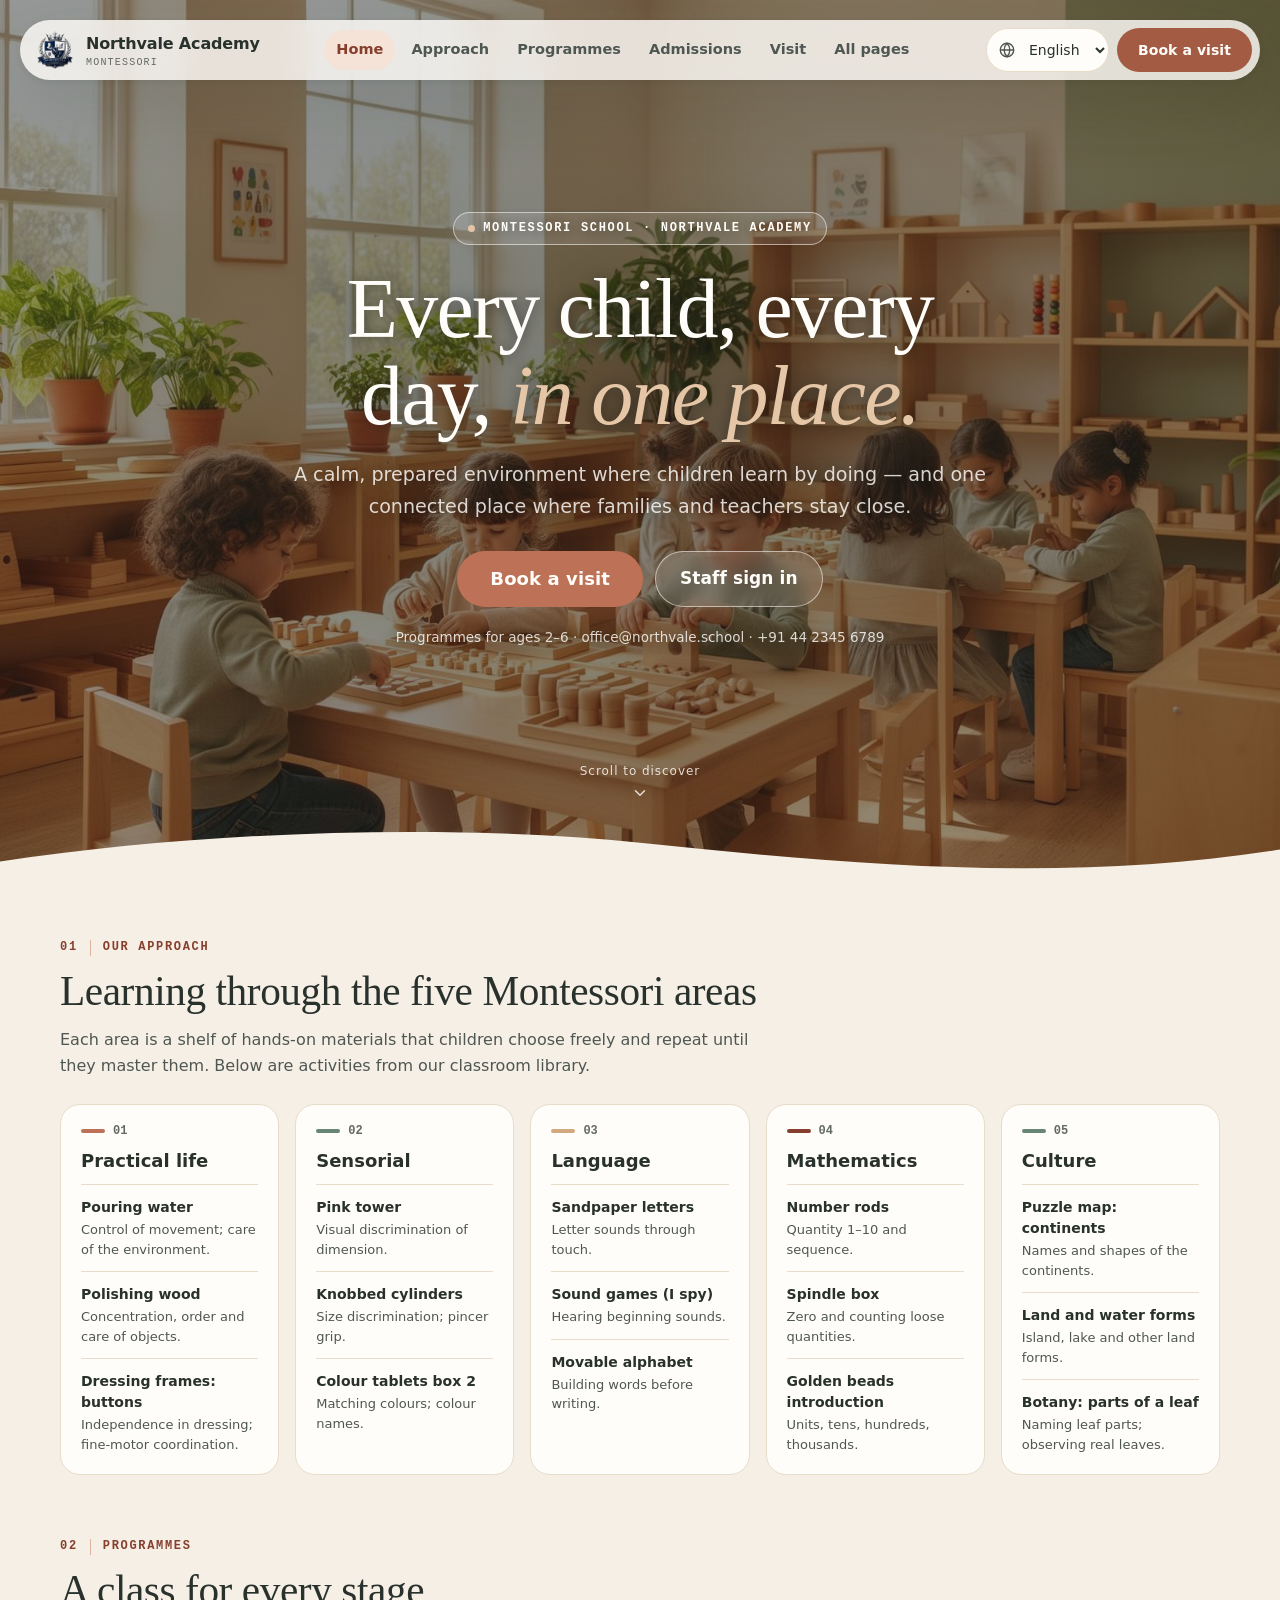
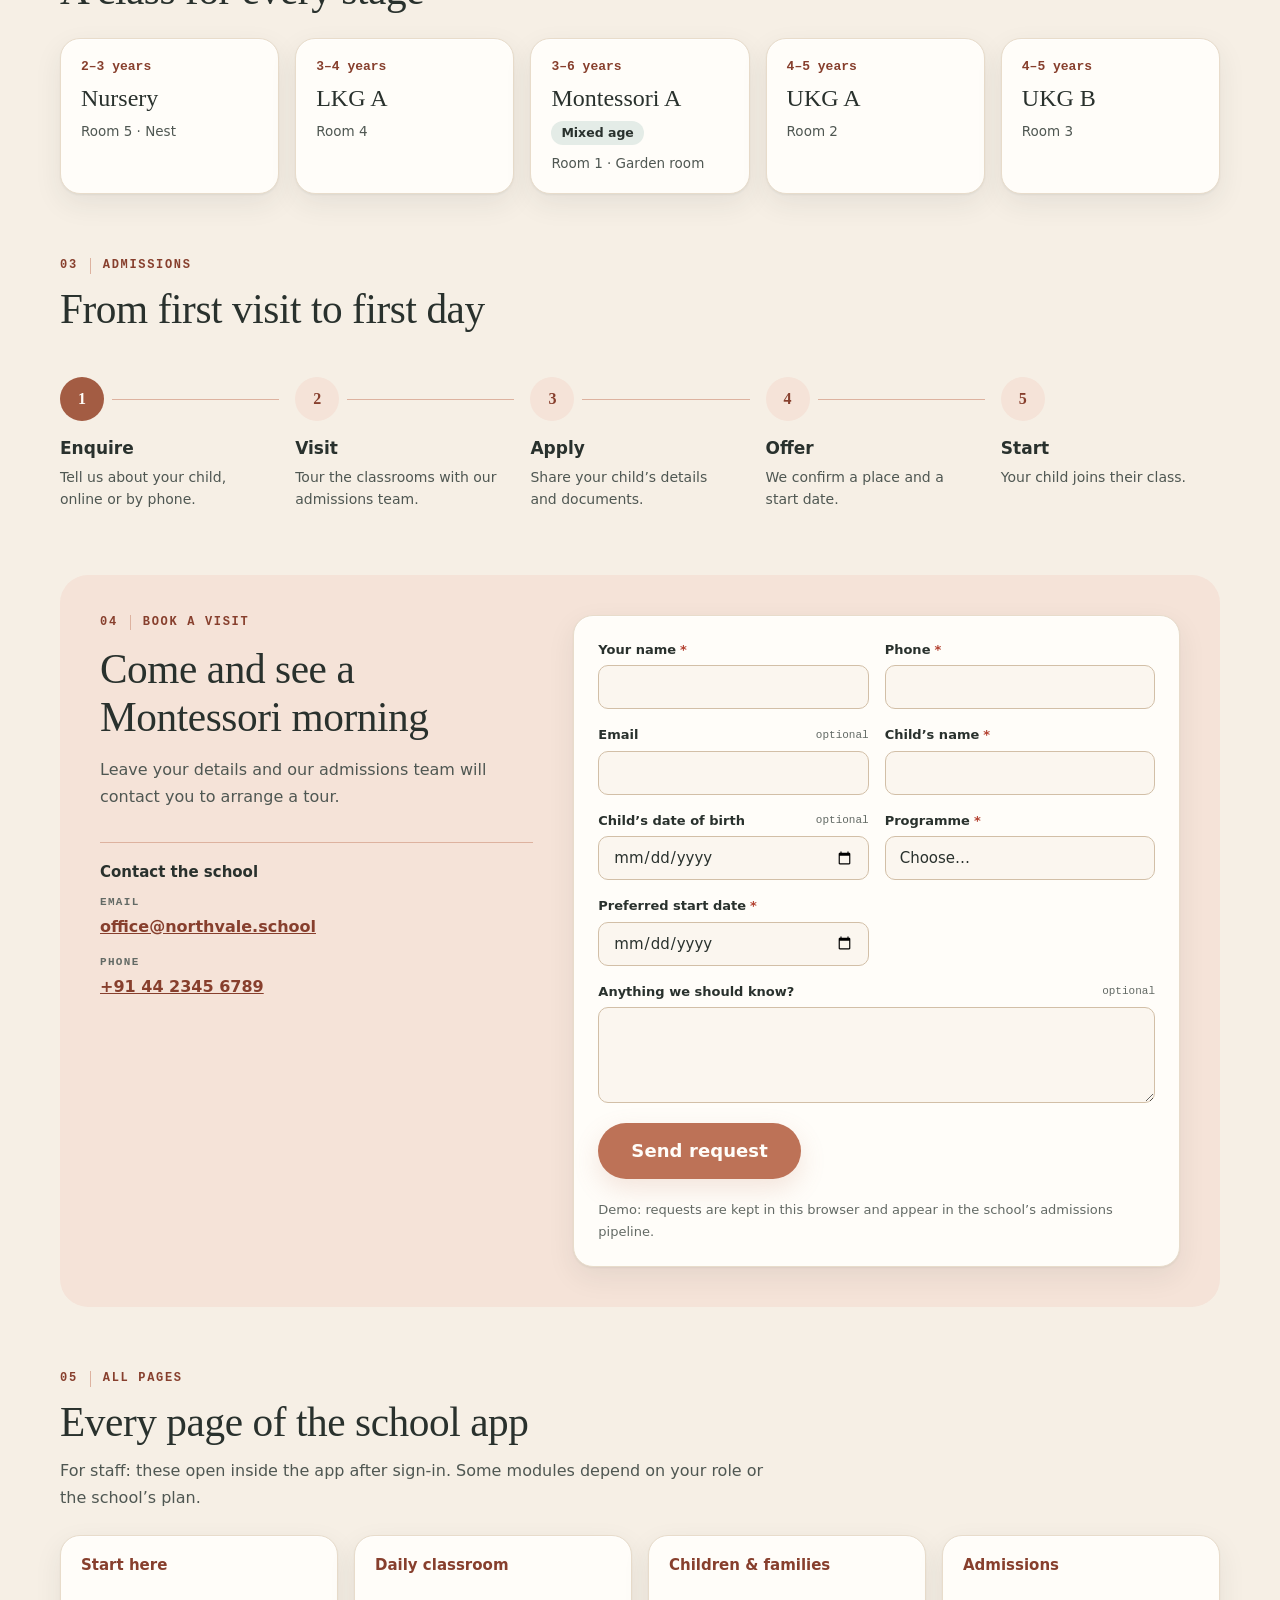
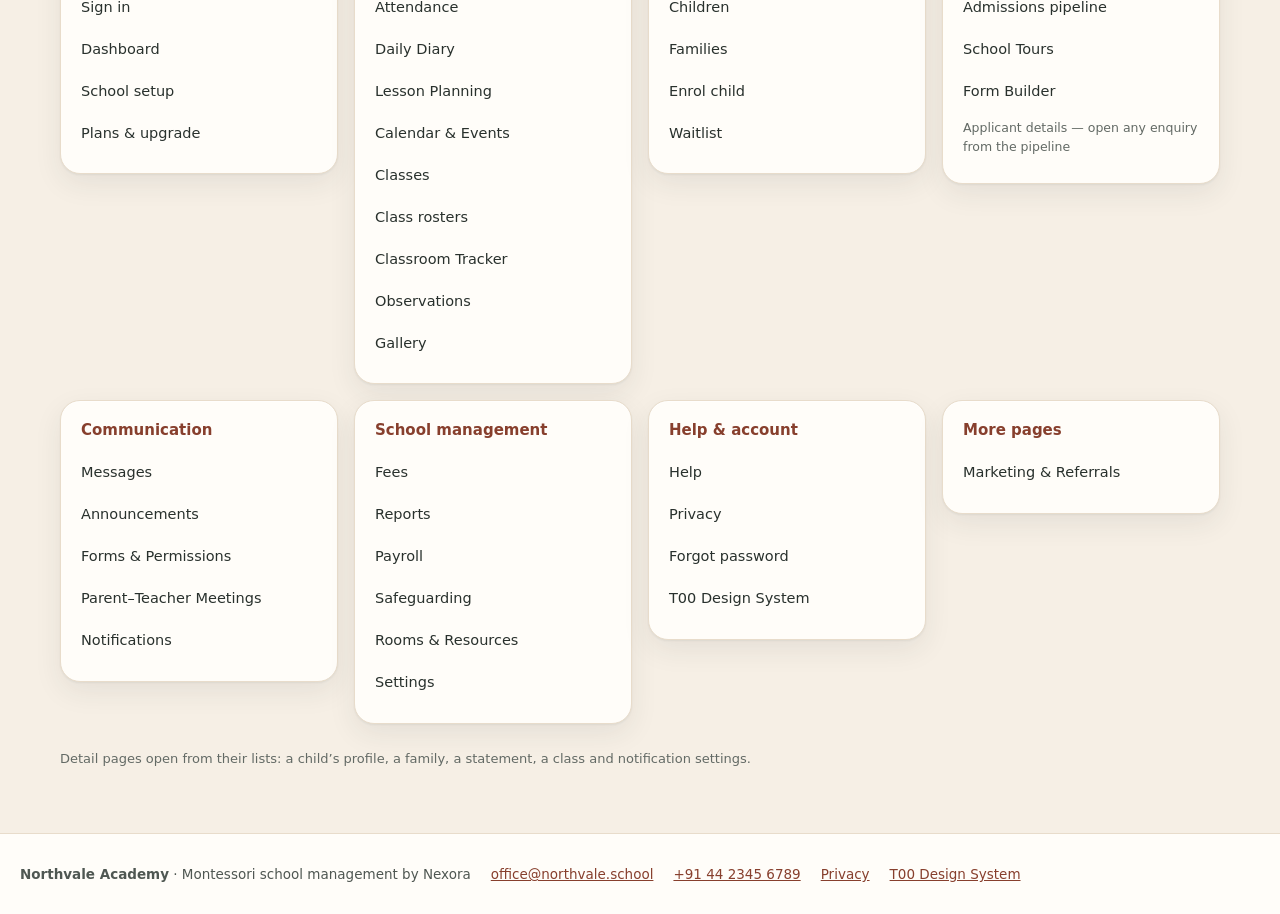
==== commit df916cef: "Add Marketing & Referrals: source analytics, campaigns with tag attribution, family referrals with r" ====
--- a/index.html
+++ b/index.html
@@ -151,6 +151,7 @@
       <section class="panel hm-group" aria-labelledby="g-adm"><h3 id="g-adm" data-i18n="h_g_adm">Admissions</h3><ul>
         <li><a href="app.html?page=admissions" data-i18n="h_p_admissions">Admissions pipeline</a></li>
         <li><a href="app.html?page=tours" data-i18n="h_p_tours">School Tours</a></li>
+        <li><a href="app.html?page=form-builder" data-i18n="h_p_formbuilder">Form Builder</a></li>
         <li><span class="hm-detail" data-i18n="h_p_applicant">Applicant details — open any enquiry from the pipeline</span></li>
       </ul></section>
       <section class="panel hm-group" aria-labelledby="g-comm"><h3 id="g-comm" data-i18n="h_g_comm">Communication</h3><ul>
--- a/styles.css
+++ b/styles.css
@@ -102,6 +102,9 @@
   --color-edge: rgba(255, 255, 255, 0.7);
   --color-hero-overlay: rgba(28, 33, 30, 0.58);
   --color-hero-overlay-soft: rgba(28, 33, 30, 0.18);
+  --color-hero-overlay-mid: rgba(28, 33, 30, 0.46);
+  --color-hero-text-shadow: rgba(20, 24, 22, 0.55);
+  --color-shadow-edge: rgba(41, 49, 45, 0.22);
   --color-on-dark: #FFFDF9;
   --color-on-dark-muted: rgba(255, 253, 249, 0.82);
   --color-glass-on-dark: rgba(255, 253, 249, 0.12);
@@ -3105,10 +3108,6 @@
 .kids-draft { display: flex; flex-wrap: wrap; align-items: center; gap: var(--space-2) var(--space-3); }
 .kids-draft__main { display: grid; flex: 1 1 220px; min-width: 0; }
 .kids-draft__main span { font-size: 12.5px; color: var(--color-text-secondary); }
-.wl-list { display: grid; gap: var(--space-2); }
-.wl-row { display: flex; gap: var(--space-3); padding: var(--space-3); border: 1px solid var(--color-border); border-radius: var(--radius-md); background: var(--color-bg-raised); }
-.wl-row.is-focus { border-color: var(--color-primary); box-shadow: 0 0 0 1px var(--color-primary); }
-.wl-pos { display: grid; place-items: center; flex-shrink: 0; width: 32px; height: 32px; border-radius: 50%; background: var(--color-surface-3); font: 700 13px/1 var(--font-mono); }
 .fam-card a { color: var(--color-text); }
 
 @media (min-width: 768px) {
@@ -5212,7 +5211,7 @@
 /* ------------------------------------------------------------ Site homepage (index.html) */
 html:has(.hm-body) { scroll-behavior: smooth; scroll-padding-top: var(--space-6); }
 .hm-body { display: flex; flex-direction: column; min-height: 100vh; background: var(--color-bg); }
-.hm-hero { position: relative; isolation: isolate; display: grid; grid-template-rows: auto 1fr auto; grid-template-columns: minmax(0, 1fr); min-height: min(100vh, 900px); padding: var(--space-5) var(--space-5) 0; color: var(--color-on-dark); background: radial-gradient(ellipse at 50% 55%, var(--color-hero-overlay-soft) 0%, var(--color-hero-overlay) 70%), linear-gradient(var(--color-hero-overlay), var(--color-hero-overlay)), url("assets/images/hero-classroom.svg") center / cover no-repeat, var(--color-gunmetal); }
+.hm-hero { position: relative; isolation: isolate; display: grid; grid-template-rows: auto 1fr auto; grid-template-columns: minmax(0, 1fr); min-height: min(100vh, 900px); padding: var(--space-5) var(--space-5) 0; color: var(--color-on-dark); background: radial-gradient(ellipse 60% 55% at 50% 48%, var(--color-hero-overlay) 0%, var(--color-hero-overlay-mid) 100%), url("assets/images/hero-child.jpg") center 55% / cover no-repeat, var(--color-gunmetal); }
 
 /* Floating ivory pill navigation */
 .hm-float { position: relative; z-index: 3; display: flex; align-items: center; gap: var(--space-4); width: min(1240px, 100%); margin: 0 auto; padding: var(--space-2) var(--space-2) var(--space-2) var(--space-4); border-radius: var(--radius-full); background: var(--color-glass); color: var(--color-text); box-shadow: var(--shadow-lg); -webkit-backdrop-filter: blur(14px) saturate(1.2); backdrop-filter: blur(14px) saturate(1.2); }
@@ -5235,7 +5234,7 @@
 .hm-menu { display: none; place-items: center; width: 44px; height: 44px; border: 0; border-radius: var(--radius-full); background: var(--color-surface-2); color: var(--color-text); cursor: pointer; }
 
 /* Hero content */
-.hm-hero__inner { align-self: center; grid-template-columns: minmax(0, 1fr); width: min(980px, 100%); margin: 0 auto; padding: var(--space-16) var(--space-4) var(--space-10); display: grid; gap: var(--space-5); justify-items: center; text-align: center; }
+.hm-hero__inner { text-shadow: 0 1px 14px var(--color-hero-text-shadow); align-self: center; grid-template-columns: minmax(0, 1fr); width: min(980px, 100%); margin: 0 auto; padding: var(--space-16) var(--space-4) var(--space-10); display: grid; gap: var(--space-5); justify-items: center; text-align: center; }
 .hm-eyebrow { max-width: 100%; display: inline-flex; align-items: center; gap: var(--space-2); padding: 8px 14px; border: 1px solid var(--color-glass-on-dark-line); border-radius: var(--radius-full); background: var(--color-glass-on-dark); font: 600 12px/1.3 var(--font-mono); letter-spacing: 0.14em; text-transform: uppercase; color: var(--color-on-dark); }
 .hm-eyebrow::before { content: ""; width: 7px; height: 7px; border-radius: 50%; background: var(--color-accent); }
 .hm-hero__title { max-width: 16ch; font: 500 clamp(2.5rem, 1.4rem + 4.8vw, 5.6rem)/1.04 var(--font-serif); letter-spacing: -0.02em; color: var(--color-on-dark); text-wrap: balance; }
@@ -5245,6 +5244,7 @@
 :lang(ta) .hm-hero__title em, :lang(ar) .hm-hero__title em { font-style: normal; }
 .hm-hero__text { max-width: 58ch; font-size: clamp(1rem, 0.94rem + 0.32vw, 1.22rem); line-height: 1.65; color: var(--color-on-dark-muted); }
 .hm-hero__acts { display: flex; flex-wrap: wrap; justify-content: center; gap: var(--space-3); margin-top: var(--space-2); }
+.hm-hero .btn { text-shadow: none; }
 .hm-cta { --btn-bg: var(--color-primary); --btn-fg: var(--color-on-primary); max-width: 100%; white-space: normal; text-align: center; min-height: 56px; padding: 0 var(--space-8); border-radius: var(--radius-full); font-size: 18px; font-weight: 700; box-shadow: 0 10px 26px var(--color-glow-primary); }
 .hm-cta:hover { --btn-bg: var(--color-primary-strong); }
 .hm-cta:active { --btn-bg: var(--color-primary-pressed); }
@@ -5333,9 +5333,10 @@
 .hm-done h3 { font: 500 26px/1.25 var(--font-serif); }
 .hm-done p { color: var(--color-text-secondary); }
 
-.hm-grid { columns: 4 240px; column-gap: var(--space-4); }
-.hm-grid > .panel { display: grid; break-inside: avoid; margin-bottom: var(--space-4); }
-.hm-grid > .panel[hidden] { display: none; }
+.hm-grid { display: grid; gap: var(--space-4); grid-template-columns: repeat(auto-fill, minmax(240px, 1fr)); align-items: start; }
+.hm-grid > .panel { grid-column: auto; }
+/* Homepage boxes use a solid surface: the panel's frosted backdrop-filter can render blurred in some browsers. */
+.hm-body .panel { background: var(--color-surface); -webkit-backdrop-filter: none; backdrop-filter: none; }
 .hm-group { display: grid; align-content: start; gap: var(--space-3); padding: var(--space-5); border-radius: var(--radius-xl); }
 .hm-group[hidden] { display: none; }
 .hm-group h3 { font: 650 15px/1.3 var(--font-display); color: var(--color-primary-ink); }
@@ -5369,7 +5370,7 @@
   .hm-visit { grid-template-columns: minmax(0, 1fr); gap: var(--space-6); padding: var(--space-6); }
 }
 @media (max-width: 767px) {
-  .hm-hero { min-height: auto; padding: var(--space-3) var(--space-3) 0; }
+  .hm-hero { min-height: auto; padding: var(--space-3) var(--space-3) 0; background: linear-gradient(var(--color-hero-overlay), var(--color-hero-overlay)), url("assets/images/hero-child.jpg") 30% center / cover no-repeat, var(--color-gunmetal); }
   .hm-float { gap: var(--space-2); padding-inline-start: var(--space-3); }
   .hm-brand .brand__sub { display: none; }
   .hm-brand .brand__name { font-size: 15px; }
@@ -5398,3 +5399,384 @@
   .hm-scroll svg, .hm-form__send.is-loading::before { animation: none; }
   .hm-cta-2, .hm-float { -webkit-backdrop-filter: none; backdrop-filter: none; }
 }
+
+/* ------------------------------------------------------------ S09 Waitlist (waitlist.js) */
+.wt { display: grid; grid-template-columns: minmax(0, 1fr); gap: var(--space-5); }
+.wt-classes { display: grid; gap: var(--space-3); min-width: 0; }
+.wt-tabs { display: flex; gap: var(--space-2); overflow-x: auto; padding: 2px 2px var(--space-1); scrollbar-width: thin; }
+.wt-tab { flex: 0 0 auto; display: grid; justify-items: start; gap: 2px; min-height: 56px; padding: var(--space-2) var(--space-4); border: 1px solid var(--color-border); border-radius: var(--radius-lg); background: var(--color-surface); color: var(--color-text-secondary); text-align: left; cursor: pointer; transition: border-color var(--duration-fast) var(--ease-standard), background-color var(--duration-fast) var(--ease-standard); }
+.wt-tab:hover { border-color: var(--color-border-strong); color: var(--color-text); }
+.wt-tab[aria-selected="true"] { border-color: var(--color-primary); background: var(--color-primary-light); color: var(--color-text); box-shadow: inset 0 -3px 0 var(--color-primary); }
+.wt-tab:focus-visible { outline: 2px solid var(--color-focus); outline-offset: 2px; }
+.wt-tab__name { font: 650 15px/1.2 var(--font-display); }
+.wt-tab__meta { font-size: 12.5px; color: var(--color-text-secondary); white-space: nowrap; }
+.wt-tab[aria-selected="true"] .wt-tab__meta { color: var(--color-primary-ink); }
+.wt-pick { display: none; }
+.wt-panel { display: grid; gap: var(--space-4); min-width: 0; }
+.wt-strip { display: grid; grid-template-columns: repeat(auto-fit, minmax(110px, 1fr)); gap: 1px; margin: 0; overflow: hidden; border: 1px solid var(--color-border); border-radius: var(--radius-lg); background: var(--color-border); }
+.wt-strip > div { display: grid; gap: 4px; padding: var(--space-3) var(--space-4); background: var(--color-surface); }
+.wt-strip dt { font: 600 11px/1.2 var(--font-mono); letter-spacing: 0.08em; text-transform: uppercase; color: var(--color-text-muted); }
+.wt-strip dd { margin: 0; font: 600 22px/1.1 var(--font-display); color: var(--color-text); font-variant-numeric: tabular-nums; }
+.wt-banner { display: flex; align-items: flex-start; gap: var(--space-3); margin: 0; padding: var(--space-3) var(--space-4); border: 1px solid var(--color-border); border-radius: var(--radius-md); background: var(--color-surface); font-size: 14px; line-height: 1.5; }
+.wt-banner > .icon { flex: none; width: 18px; height: 18px; margin-top: 2px; }
+.wt-banner p { margin: 0; }
+.wt-banner--ok { border-color: var(--color-success); background: var(--color-success-light); }
+.wt-banner--ok > .icon { color: var(--color-success); }
+.wt-banner--full { background: var(--color-surface-2); }
+.wt-banner--full > .icon { color: var(--color-primary-ink); }
+.wt-banner--warn { border-color: var(--color-warning); background: var(--color-warning-light); }
+.wt-banner--warn > .icon { color: var(--color-warning); }
+.wt-banner--neutral > .icon { color: var(--color-text-muted); }
+.wt-filters { display: flex; flex-wrap: wrap; align-items: center; gap: var(--space-2); }
+.wt-filters .field { flex: 1 1 170px; min-width: 0; }
+.wt-filters__q { flex: 2 1 240px !important; }
+.wt-table-wrap { min-width: 0; overflow-x: auto; border: 1px solid var(--color-border); border-radius: var(--radius-lg); background: var(--color-surface); box-shadow: var(--shadow-sm); }
+.wt-table { width: 100%; border-collapse: collapse; font-size: 14px; }
+.wt-table th { padding: var(--space-3); border-bottom: 1px solid var(--color-border); background: var(--color-surface-2); font: 600 11px/1.2 var(--font-mono); letter-spacing: 0.08em; text-transform: uppercase; color: var(--color-text-muted); text-align: left; white-space: nowrap; }
+.wt-table td { padding: var(--space-3); border-bottom: 1px solid var(--color-border); vertical-align: top; color: var(--color-text-secondary); }
+.wt-table tbody tr:last-child td { border-bottom: 0; }
+.wt-row { background: var(--color-surface); transition: background-color var(--duration-fast) var(--ease-standard); }
+.wt-row:hover { background: var(--color-bg-raised); }
+.wt-row.is-next { background: var(--color-primary-light); }
+.wt-row.is-focus { box-shadow: inset 3px 0 0 var(--color-primary); }
+.wt-row.is-moving { background: var(--color-accent-light); box-shadow: inset 3px 0 0 var(--color-accent-pressed); }
+.wt-row.is-dragging { opacity: 0.45; }
+.wt-row.is-drop-before td { box-shadow: inset 0 3px 0 var(--color-primary); }
+.wt-row.is-drop-after td { box-shadow: inset 0 -3px 0 var(--color-primary); }
+.wt-row.has-menu { position: relative; z-index: 5; }
+.wt-row[draggable="true"] { cursor: grab; }
+.wt-c-pos { width: 64px; white-space: nowrap; }
+.wt-c-pos > * { vertical-align: middle; }
+.wt-grip { display: inline-grid; place-items: center; width: 18px; color: var(--color-text-muted); }
+.wt-grip .icon { width: 16px; height: 16px; }
+.wt-num { display: inline-grid; place-items: center; min-width: 32px; height: 32px; padding: 0 6px; border-radius: var(--radius-full); background: var(--color-surface-3); color: var(--color-text); font: 650 14px/1 var(--font-mono); font-variant-numeric: tabular-nums; }
+.wt-row.is-next .wt-num { background: var(--color-primary-strong); color: var(--color-on-primary); }
+.wt-c-child { min-width: 200px; }
+.wt-name { display: inline-block; color: var(--color-text); font-weight: 650; font-size: 15px; text-decoration: none; }
+a.wt-name:not([aria-disabled]):hover { color: var(--color-primary-ink); text-decoration: underline; text-underline-offset: 3px; }
+.wt-name:focus-visible { outline: 2px solid var(--color-focus); outline-offset: 2px; border-radius: 2px; }
+.wt-sub { display: block; margin-top: 2px; font-size: 12.5px; line-height: 1.45; color: var(--color-text-muted); }
+.wt-c-notes { max-width: 220px; overflow-wrap: anywhere; }
+.wt-none { color: var(--color-text-muted); }
+.wt-flags { display: flex; flex-wrap: wrap; gap: 4px; margin: 0; padding: 0; list-style: none; }
+.wt-flag { display: inline-flex; align-items: center; gap: 4px; height: 24px; padding: 0 9px; border-radius: var(--radius-full); background: var(--color-surface-3); color: var(--color-text); font-size: 12px; font-weight: 600; white-space: nowrap; }
+.wt-flag .icon { width: 12px; height: 12px; }
+.wt-flag--sibling { background: var(--color-secondary-light); }
+.wt-flag--staff { background: var(--color-accent-light); color: var(--color-primary-ink); }
+.wt-flag--returning { background: var(--color-info-light, var(--color-surface-3)); }
+.wt-c-act { width: 1%; white-space: nowrap; text-align: right; }
+.wt-c-act > * { vertical-align: middle; }
+.wt-offer { margin-inline-end: var(--space-1); }
+.wt-foot { display: flex; align-items: flex-start; gap: var(--space-2); }
+.wt-foot .icon { flex: none; margin-top: 2px; }
+.wt-skel { display: grid; gap: var(--space-3); }
+.wt-skel__tabs { height: 56px; width: min(640px, 100%); }
+.wt-skel__strip { height: 76px; }
+.wt-skel__row { height: 64px; }
+.wt-move { display: flex; align-items: flex-end; gap: var(--space-3); }
+.wt-move > .icon { margin-bottom: 12px; color: var(--color-text-muted); }
+.wt-move__pos { display: grid; gap: 4px; font-size: 12.5px; color: var(--color-text-muted); }
+.wt-move__pos b { display: grid; place-items: center; width: 44px; height: 44px; border-radius: var(--radius-full); background: var(--color-surface-3); color: var(--color-text); font: 650 16px/1 var(--font-mono); }
+.wt-move__to { flex: 0 1 140px; }
+.wt-hist { display: grid; gap: var(--space-3); margin: 0; padding: 0; list-style: none; }
+.wt-hist li { display: grid; gap: 2px; padding-inline-start: var(--space-3); border-inline-start: 2px solid var(--color-primary-line); }
+.wt-hist b { font-weight: 600; font-size: 14px; }
+.wt-hist span { font-size: 12.5px; color: var(--color-text-muted); }
+.wt-ctx { display: grid; gap: var(--space-2); margin: 0 0 var(--space-4); padding: var(--space-3) var(--space-4); border-radius: var(--radius-md); background: var(--color-surface-2); }
+.wt-ctx > div { display: grid; grid-template-columns: 90px minmax(0, 1fr); gap: var(--space-2); font-size: 13.5px; }
+.wt-ctx dt { color: var(--color-text-muted); }
+.wt-ctx dd { margin: 0; color: var(--color-text); }
+.ad-offer > .wt-banner { margin-bottom: var(--space-4); }
+
+.wt-c-date { white-space: nowrap; }
+.wt-c-notes { min-width: 140px; }
+/* Tablet and narrow desktop (sidebar open): the table may scroll sideways, but the actions column stays in view. */
+@media (min-width: 768px) and (max-width: 1279px) {
+  .wt-table th, .wt-table td { padding: var(--space-3) var(--space-2); }
+  .wt-c-notes { max-width: 180px; }
+  .wt-table .wt-c-act { position: sticky; right: 0; z-index: 1; background: var(--color-surface); box-shadow: -8px 0 12px -10px var(--color-shadow-edge); }
+  .wt-table th.wt-c-act { background: var(--color-surface-2); }
+  .wt-row.is-next .wt-c-act { background: var(--color-primary-light); }
+  .wt-row.has-menu .wt-c-act { z-index: 6; }
+}
+/* Mobile: a class dropdown and one card per child (no horizontal scrolling). */
+@media (max-width: 767px) {
+  .wt-tabs { display: none; }
+  .wt-pick { display: flex; }
+  .wt-strip { grid-template-columns: repeat(2, minmax(0, 1fr)); }
+  .wt-strip dd { font-size: 19px; }
+  .wt-strip > div:last-child:nth-child(odd) { grid-column: 1 / -1; }
+  .wt-filters .field, .wt-filters__q { flex: 1 1 100% !important; }
+  .wt-table-wrap { overflow: visible; border: 0; background: none; box-shadow: none; }
+  .wt-table thead { position: absolute; width: 1px; height: 1px; overflow: hidden; clip: rect(0 0 0 0); }
+  .wt-table, .wt-table tbody { display: block; }
+  .wt-table tbody { display: grid; gap: var(--space-3); }
+  .wt-table tr { display: grid; grid-template-columns: 48px minmax(0, 1fr) auto; padding: var(--space-3); border: 1px solid var(--color-border); border-radius: var(--radius-lg); background: var(--color-surface); }
+  .wt-row.is-next { border-color: var(--color-primary-line); }
+  .wt-table td { display: grid; grid-template-columns: 112px minmax(0, 1fr); gap: var(--space-2); grid-column: 1 / -1; padding: var(--space-2) 0; border-bottom: 0; border-top: 1px solid var(--color-border); min-width: 0; max-width: none; }
+  .wt-table td::before { content: attr(data-label); font: 600 11px/1.6 var(--font-mono); letter-spacing: 0.06em; text-transform: uppercase; color: var(--color-text-muted); }
+  .wt-table td.wt-c-pos { grid-column: 1; grid-row: 1; display: block; border-top: 0; padding: 0; width: auto; }
+  .wt-table td.wt-c-child { grid-column: 2; grid-row: 1; display: block; border-top: 0; padding: 0 0 var(--space-2); min-width: 0; }
+  .wt-table td.wt-c-act { grid-column: 3; grid-row: 1; display: flex; align-items: flex-start; border-top: 0; padding: 0; width: auto; }
+  .wt-table td.wt-c-pos::before, .wt-table td.wt-c-child::before, .wt-table td.wt-c-act::before { display: none; }
+  .wt-grip { display: none; }
+  .wt-c-act .wt-offer { display: none; }
+  .wt-move { flex-wrap: wrap; }
+}
+@media (prefers-reduced-motion: reduce) {
+  .wt-tab, .wt-row { transition: none; }
+}
+
+/* ------------------------------------------------------------ Form Builder (formbuilder.js) + shared form (formkit.js) */
+.bfl { display: grid; grid-template-columns: minmax(0, 1fr); gap: var(--space-5); }
+.bfl-tools { display: flex; flex-wrap: wrap; align-items: center; gap: var(--space-3); }
+.bfl-search { flex: 1 1 260px; min-width: 0; }
+.bfl-n { margin-inline-start: 4px; font: 600 11px/1 var(--font-mono); color: var(--color-text-muted); }
+.bfl-grid { list-style: none; margin: 0; padding: 0; display: grid; gap: var(--space-4); grid-template-columns: repeat(auto-fill, minmax(300px, 1fr)); align-items: start; }
+.bfl-grid > .panel { grid-column: auto; }
+.bfl-skel { display: block; height: 220px; border-radius: var(--radius-lg); }
+.bfl-card { display: grid; gap: var(--space-3); padding: var(--space-5); border-radius: var(--radius-xl); transition: box-shadow var(--duration-fast) var(--ease-standard); }
+.bfl-card:hover { box-shadow: var(--shadow-md); }
+.bfl-card__top { display: flex; align-items: center; justify-content: space-between; gap: var(--space-2); }
+.bfl-card__icon { display: grid; place-items: center; width: 40px; height: 40px; border-radius: var(--radius-md); background: var(--color-primary-light); color: var(--color-primary-ink); }
+.bfl-card__tags { display: flex; flex-wrap: wrap; justify-content: flex-end; gap: 6px; }
+.bfl-card__title { font: 650 18px/1.3 var(--font-display); overflow-wrap: anywhere; }
+.bfl-card__type { margin-top: -6px; font-size: 13px; color: var(--color-text-secondary); }
+.bfl-card__facts { display: grid; grid-template-columns: repeat(3, minmax(0, 1fr)); gap: var(--space-2); margin: 0; padding: var(--space-3) 0; border-block: 1px solid var(--color-border); }
+.bfl-card__facts dt { font: 600 10.5px/1.3 var(--font-mono); letter-spacing: 0.08em; text-transform: uppercase; color: var(--color-text-muted); }
+.bfl-card__facts dd { margin: 2px 0 0; font: 600 16px/1.2 var(--font-display); font-variant-numeric: tabular-nums; }
+.bfl-card__acts { display: flex; flex-wrap: wrap; gap: var(--space-2); }
+.bfl-card__link { font: 500 12px/1.4 var(--font-mono); color: var(--color-text-muted); overflow-wrap: anywhere; }
+.bfl-mobile-note { display: none; align-items: flex-start; gap: var(--space-2); padding: var(--space-3) var(--space-4); border-radius: var(--radius-md); background: var(--color-surface-2); font-size: 13.5px; line-height: 1.5; }
+.bfl-mobile-note .icon { flex: none; margin-top: 2px; }
+.bfl-mobile-link { padding: 0 var(--space-4); text-align: center; }
+.bfl-foot { display: flex; align-items: flex-start; gap: var(--space-2); }
+.bfl-foot .icon { flex: none; margin-top: 2px; }
+.bfl-types { display: grid; gap: var(--space-2); }
+.bfl-types b { display: inline-flex; align-items: center; gap: 6px; }
+
+.bfb-palgroup { margin-top: var(--space-1); font: 600 10.5px/1.3 var(--font-mono); letter-spacing: 0.1em; text-transform: uppercase; color: var(--color-text-muted); }
+.bfb-pal__txt { display: grid; gap: 1px; }
+.bfb-pal__txt small { font-size: 11.5px; font-weight: 500; color: var(--color-text-muted); }
+.bfb-canvas-h { padding-inline-start: 2px; }
+.bfb-sec { border-style: dashed; background: var(--color-bg-raised); }
+.bfb-sec .fb-q__main b { font: 650 16px/1.3 var(--font-display); color: var(--color-primary-ink); }
+.bfb-map { display: inline-flex; align-items: center; gap: 4px; padding: 2px 8px; border-radius: var(--radius-full); background: var(--color-secondary-light); font-size: 12px; font-weight: 600; color: var(--color-text); }
+.bfb-mock-consent { display: grid; gap: 6px; padding: var(--space-2) var(--space-3); border-inline-start: 3px solid var(--color-primary); background: var(--color-bg-raised); font-size: 12.5px; line-height: 1.45; color: var(--color-text-secondary); }
+.bfb-mapfield { padding-top: var(--space-3); border-top: 1px solid var(--color-border); }
+.bfb-mapfield .field__label { display: inline-flex; align-items: center; gap: 6px; }
+.bfb-issues { margin: 4px 0 0; padding-inline-start: 18px; font-size: 13px; }
+.bfb-appnote a { color: var(--color-primary-ink); }
+.bfb-linkrow { display: flex; gap: var(--space-2); }
+.bfb-linkrow .input { flex: 1; min-width: 0; font-family: var(--font-mono); font-size: 13px; }
+.bfb-head [data-status] { display: inline-flex; flex-wrap: wrap; gap: 6px; }
+
+.bfp__wrap { grid-template-rows: auto minmax(0, 1fr); }
+.bfp__stage { min-height: 0; overflow-y: auto; }
+.bfp__frame { width: min(720px, 100%); margin: 0 auto; border: 1px solid var(--color-border); border-radius: var(--radius-xl); background: var(--color-surface); box-shadow: var(--shadow-md); transition: width var(--duration-normal) var(--ease-standard); }
+.bfp__frame .fp-phone__notch { display: none; }
+.bfp__screen { padding: var(--space-8); }
+.bfp__wrap[data-view="phone"] .bfp__frame { position: relative; width: 390px; max-width: 100%; padding: 14px; border-radius: 44px; background: var(--color-gunmetal); border-color: var(--color-border-strong); }
+.bfp__wrap[data-view="phone"] .fp-phone__notch { display: block; }
+.bfp__wrap[data-view="phone"] .bfp__screen { height: min(760px, calc(100dvh - 150px)); overflow-y: auto; padding: 34px var(--space-4) var(--space-6); border-radius: 32px; background: var(--color-bg); }
+.bfp__toggle button { display: inline-flex; align-items: center; gap: 6px; }
+
+.fk { display: grid; gap: var(--space-5); }
+.fk-head { display: grid; gap: var(--space-2); padding-bottom: var(--space-4); border-bottom: 1px solid var(--color-border); }
+.fk-brand { display: flex; align-items: center; gap: var(--space-2); font-size: 13px; font-weight: 600; color: var(--color-text-secondary); }
+.fk-brand img { border-radius: var(--radius-sm); }
+.fk-title { font: 500 clamp(1.5rem, 1.2rem + 1vw, 2rem)/1.2 var(--font-serif); letter-spacing: -0.01em; overflow-wrap: anywhere; }
+.fk-title:focus { outline: none; }
+.fk-desc { font-size: 15px; line-height: 1.6; color: var(--color-text-secondary); white-space: pre-wrap; overflow-wrap: anywhere; }
+.fk-form { display: grid; gap: var(--space-5); }
+.fk-form[hidden] { display: none; }
+.fk-sec { display: grid; gap: 4px; padding-top: var(--space-3); border-top: 1px solid var(--color-border); }
+.fk-sec:first-child { padding-top: 0; border-top: 0; }
+.fk-sec__title { font: 650 17px/1.3 var(--font-display); color: var(--color-primary-ink); }
+.fk-field { display: grid; gap: 6px; min-width: 0; }
+.fk-field.is-invalid .input, .fk-field.is-invalid .fp-sig { border-color: var(--color-error); }
+.fk-label { display: block; font-size: 14.5px; font-weight: 650; line-height: 1.4; color: var(--color-text); overflow-wrap: anywhere; }
+.fk-help { font-size: 12.5px; line-height: 1.5; color: var(--color-text-muted); }
+.fk-textarea { height: auto; min-height: 104px; padding: 10px 14px; resize: vertical; }
+.fk-fs { border: 0; margin: 0; padding: 0; min-width: 0; display: grid; gap: 6px; }
+.fk-opts { display: grid; gap: 6px; }
+.fk-opt, .fk-check { display: flex; align-items: flex-start; gap: var(--space-3); min-height: 44px; padding: 10px 12px; border: 1px solid var(--color-border-strong); border-radius: var(--radius-md); background: var(--color-surface); font-size: 14px; line-height: 1.45; cursor: pointer; }
+.fk-opt input, .fk-check input { flex: none; width: 18px; height: 18px; margin-top: 1px; accent-color: var(--color-primary-strong); }
+.fk-opt:has(input:checked), .fk-check:has(input:checked) { border-color: var(--color-primary); background: var(--color-primary-light); }
+.fk-opt:has(input:focus-visible), .fk-check:has(input:focus-visible) { outline: 2px solid var(--color-focus); outline-offset: 2px; }
+.fk-statement { padding: var(--space-3) var(--space-4); border-inline-start: 3px solid var(--color-primary); border-radius: 0 var(--radius-md) var(--radius-md) 0; background: var(--color-bg-raised); font-size: 14px; line-height: 1.6; white-space: pre-wrap; overflow-wrap: anywhere; }
+.fk-file { display: flex; flex-wrap: wrap; align-items: center; gap: var(--space-2); }
+.fk-files { list-style: none; margin: 0; padding: 0; display: grid; gap: 6px; }
+.fk-fileitem { display: flex; align-items: center; gap: var(--space-2); padding: 4px 4px 4px 10px; border: 1px solid var(--color-border); border-radius: var(--radius-md); font-size: 13px; }
+.fk-fileitem__name { flex: 1; min-width: 0; overflow-wrap: anywhere; }
+.fk-formerr { display: flex; align-items: flex-start; gap: var(--space-2); padding: var(--space-3) var(--space-4); border: 1px solid var(--color-error); border-radius: var(--radius-md); background: var(--color-error-light); color: var(--color-error); font-size: 14px; font-weight: 600; }
+.fk-formerr[hidden] { display: none; }
+.fk-formerr:focus { outline: 2px solid var(--color-focus); outline-offset: 2px; }
+.fk-formerr .icon { flex: none; margin-top: 2px; }
+.fk-submit { justify-self: start; min-width: 200px; min-height: 48px; }
+.fk-note { margin-top: calc(var(--space-3) * -1); }
+.fk-done { display: grid; justify-items: start; gap: var(--space-3); padding: var(--space-4) 0; animation: fade-up var(--duration-normal) var(--ease-emphasized); }
+.fk-done[hidden] { display: none; }
+.fk-done:focus { outline: none; }
+.fk-done__icon { display: grid; place-items: center; width: 52px; height: 52px; border-radius: 50%; background: var(--color-success); color: var(--color-on-primary); }
+.fk-done__icon .icon { width: 26px; height: 26px; }
+.fk-done__title { font: 500 24px/1.25 var(--font-serif); }
+.fk-done p { color: var(--color-text-secondary); }
+
+.fkp-body { min-height: 100vh; background: var(--color-bg); }
+.fkp { display: grid; justify-items: center; gap: var(--space-4); padding: var(--space-10) var(--space-4); }
+.fkp__card { width: min(720px, 100%); padding: var(--space-8); border: 1px solid var(--color-border); border-radius: var(--radius-xl); background: var(--color-surface); box-shadow: var(--shadow-md); }
+.fkp__foot { font-size: 12.5px; color: var(--color-text-muted); text-align: center; }
+.fkp__foot a { color: var(--color-primary-ink); }
+
+@media (max-width: 767px) {
+  .bfl-create, .bfl-edit, .bfl-dup { display: none; }
+  .bfl-mobile-note { display: flex; }
+  .bfl-grid { grid-template-columns: minmax(0, 1fr); }
+  .bfl-tools .segmented { width: 100%; }
+  .bfl-tools .segmented button { flex: 1; }
+  .bfl-card__acts .btn { flex: 1 1 auto; }
+  .bfp__screen { padding: var(--space-5) var(--space-4); }
+  .bfp__toggle { display: none; }
+  .bfp__wrap { overflow-y: auto; }
+  .fkp { padding: var(--space-4) var(--space-3) var(--space-8); }
+  .fkp__card { padding: var(--space-5) var(--space-4); border-radius: var(--radius-lg); }
+  .fk-submit { justify-self: stretch; }
+}
+@media (prefers-reduced-motion: reduce) {
+  .bfp__frame, .bfl-card { transition: none; }
+}
+.s7-form { border-top: 1px solid var(--color-border); padding: var(--space-3) 0; }
+.s7-form summary { cursor: pointer; font-size: 14px; }
+.s7-form summary:focus-visible { outline: 2px solid var(--color-focus); outline-offset: 2px; border-radius: 2px; }
+.s7-form__answers { margin-top: var(--space-3); }
+.s7-form__stmt { display: block; margin-bottom: 4px; font-size: 12.5px; color: var(--color-text-secondary); }
+
+/* ---------------------------------------------------------------- Marketing & Referrals (marketing.js) */
+.mk-head { align-items: flex-end; }
+.mk-period { flex: 0 1 220px; min-width: 180px; }
+.mk-scope { display: flex; align-items: flex-start; gap: var(--space-2); margin: 0; font-size: 13.5px; line-height: 1.5; color: var(--color-text-secondary); }
+.mk-scope .icon { flex: none; margin-top: 3px; color: var(--color-primary-ink); }
+.mk-scope b { color: var(--color-text); font-weight: 600; }
+.mk-grid { display: grid; grid-template-columns: minmax(0, 1fr) minmax(0, 1fr); gap: var(--space-4); align-items: start; }
+.mk-grid > .panel { grid-column: auto; }
+.mk-card, .mk-section { display: grid; gap: var(--space-4); padding: var(--space-5); min-width: 0; }
+.mk-card__head, .mk-section__head { display: flex; flex-wrap: wrap; align-items: flex-start; justify-content: space-between; gap: var(--space-3); }
+.mk-card__sub { margin-top: 4px; max-width: 68ch; font-size: 13.5px; line-height: 1.5; color: var(--color-text-secondary); }
+.mk-h { font-size: 20px; }
+.mk-h3 { margin: var(--space-4) 0 var(--space-2); font: 650 15px/1.3 var(--font-display); color: var(--color-text); }
+.mk-skel { display: block; border-radius: var(--radius-lg); }
+.mk-skel--chart { height: 320px; }
+.mk-skel--table { height: 240px; }
+.mk-state { padding: var(--space-8) var(--space-4); }
+
+/* Bar chart: horizontal bars, so long source names never collide. Each bar is a button. */
+.mk-bars { display: grid; gap: var(--space-1); margin: 0; padding: 0; list-style: none; }
+.mk-bar { display: grid; grid-template-columns: minmax(84px, 128px) minmax(0, 1fr) 40px; align-items: center; gap: var(--space-3); width: 100%; min-height: 44px; padding: var(--space-1) var(--space-2); border: 1px solid transparent; border-radius: var(--radius-md); background: none; color: var(--color-text); text-align: left; cursor: pointer; transition: background-color var(--duration-fast) var(--ease-standard), border-color var(--duration-fast) var(--ease-standard); }
+.mk-bar:hover { background: var(--color-surface-2); }
+.mk-bar:focus-visible { outline: 2px solid var(--color-focus); outline-offset: 1px; }
+.mk-bar.is-picked { border-color: var(--color-primary-line); background: var(--color-primary-light); }
+.mk-bar__label { font-size: 13.5px; font-weight: 600; line-height: 1.3; overflow-wrap: anywhere; }
+.mk-bar__track { position: relative; height: 14px; border-radius: var(--radius-full); background: var(--color-surface-3); overflow: hidden; }
+.mk-bar__track i { position: absolute; inset: 0 auto 0 0; width: var(--w); border-radius: inherit; background: var(--color-primary); transition: width var(--duration-normal) var(--ease-emphasized); }
+.mk-bar.is-picked .mk-bar__track i { background: var(--color-primary-strong); }
+.mk-bar__value { font: 650 15px/1 var(--font-mono); font-variant-numeric: tabular-nums; text-align: right; }
+.mk-axis { display: flex; justify-content: space-between; margin-left: calc(128px + var(--space-3) + var(--space-2)); margin-right: calc(40px + var(--space-3) + var(--space-2)); padding-top: var(--space-1); border-top: 1px solid var(--color-border); font: 500 11px/1.4 var(--font-mono); color: var(--color-text-muted); }
+.mk-pick { display: flex; flex-wrap: wrap; align-items: center; justify-content: space-between; gap: var(--space-2); min-height: 44px; padding: var(--space-2) var(--space-3); border-radius: var(--radius-md); background: var(--color-surface-2); font-size: 13.5px; }
+.mk-pick p { margin: 0; }
+
+/* Tables: full tables from 768px; stacked cards below (no sideways scrolling). */
+.mk-table-wrap { min-width: 0; overflow-x: auto; border: 1px solid var(--color-border); border-radius: var(--radius-lg); background: var(--color-surface); }
+.mk-table { width: 100%; border-collapse: collapse; font-size: 14px; }
+.mk-table thead th { padding: var(--space-3); border-bottom: 1px solid var(--color-border); background: var(--color-surface-2); font: 600 11px/1.2 var(--font-mono); letter-spacing: 0.08em; text-transform: uppercase; color: var(--color-text-muted); text-align: left; white-space: nowrap; }
+.mk-table td, .mk-table tbody th, .mk-table tfoot th { padding: var(--space-3); border-bottom: 1px solid var(--color-border); vertical-align: top; color: var(--color-text-secondary); text-align: left; font-weight: 400; }
+.mk-table tbody tr { transition: background-color var(--duration-fast) var(--ease-standard); }
+.mk-table tbody tr:hover { background: var(--color-bg-raised); }
+.mk-table tbody tr:last-child td, .mk-table tbody tr:last-child th { border-bottom: 0; }
+.mk-table tfoot th, .mk-table tfoot td { border-top: 1px solid var(--color-border-strong); border-bottom: 0; background: var(--color-surface-2); color: var(--color-text); font-weight: 650; }
+.mk-table tr.has-menu { position: relative; z-index: 5; }
+.mk-table tr.is-focus { box-shadow: inset 3px 0 0 var(--color-primary); background: var(--color-primary-light); }
+.mk-num { text-align: right !important; font-variant-numeric: tabular-nums; white-space: nowrap; }
+.mk-table td.mk-num { color: var(--color-text); font-weight: 600; }
+.mk-nowrap { white-space: nowrap; }
+.mk-c-main { min-width: 180px; }
+.mk-c-act { width: 1%; white-space: nowrap; text-align: right !important; }
+.mk-c-act > * { vertical-align: middle; }
+.mk-give { margin-inline-end: var(--space-1); }
+.mk-name { display: inline; padding: 0; border: 0; background: none; color: var(--color-text); font: 650 15px/1.35 var(--font-sans); text-align: left; text-decoration: none; cursor: pointer; overflow-wrap: anywhere; border-radius: 2px; }
+a.mk-name:hover, button.mk-name:hover, .mk-link:hover { color: var(--color-primary-ink); text-decoration: underline; text-underline-offset: 3px; }
+.mk-name:focus-visible, .mk-link:focus-visible { outline: 2px solid var(--color-focus); outline-offset: 2px; }
+.mk-link { color: var(--color-text); font-weight: 600; text-decoration: none; border-radius: 2px; }
+.mk-sub { display: block; margin-top: 2px; font-size: 12.5px; line-height: 1.45; color: var(--color-text-muted); }
+.mk-warn { display: inline-flex; align-items: center; gap: 4px; color: var(--color-warning); font-weight: 600; }
+.mk-status { display: grid; justify-items: start; gap: 2px; }
+.mk-reward { min-width: 140px; color: var(--color-text) !important; }
+.mk-tag { display: inline-block; padding: 2px 8px; border-radius: var(--radius-sm); background: var(--color-secondary-light); color: var(--color-text); font: 500 12.5px/1.5 var(--font-mono); overflow-wrap: anywhere; }
+.mk-conv { display: inline-flex; align-items: center; gap: var(--space-2); }
+.mk-conv__bar { position: relative; display: inline-block; width: 56px; height: 6px; border-radius: var(--radius-full); background: var(--color-surface-3); overflow: hidden; }
+.mk-conv__bar i { position: absolute; inset: 0 auto 0 0; width: var(--w); border-radius: inherit; background: var(--color-secondary); }
+.mk-defs { font-size: 13px; color: var(--color-text-secondary); }
+.mk-defs summary { cursor: pointer; min-height: 32px; display: flex; align-items: center; font-weight: 600; color: var(--color-text); }
+.mk-defs summary:focus-visible { outline: 2px solid var(--color-focus); outline-offset: 2px; border-radius: 2px; }
+.mk-defs ul { display: grid; gap: 4px; margin: var(--space-2) 0 0; padding-inline-start: var(--space-5); line-height: 1.5; }
+.mk-tools { display: flex; flex-wrap: wrap; align-items: center; gap: var(--space-2); }
+.mk-tools .field { flex: 1 1 170px; min-width: 0; }
+.mk-tools__q { flex: 2 1 260px !important; }
+.mk-strip { grid-template-columns: repeat(3, minmax(0, 1fr)); }
+.mk-dl > div { grid-template-columns: 120px minmax(0, 1fr); }
+.mk-break { overflow-wrap: anywhere; font: 500 12.5px/1.5 var(--font-mono); }
+.mk-tagprev { min-height: 1.5em; margin: calc(-1 * var(--space-2)) 0 0; }
+.mk-filter { margin-bottom: var(--space-1); }
+.mk-list { display: grid; gap: 1px; margin: 0; padding: 0; list-style: none; border: 1px solid var(--color-border); border-radius: var(--radius-md); background: var(--color-border); overflow: hidden; }
+.mk-list li { display: flex; align-items: center; justify-content: space-between; gap: var(--space-2); padding: var(--space-2) var(--space-3); background: var(--color-surface); font-size: 14px; }
+.mk-list small { display: block; font-size: 12px; color: var(--color-text-muted); }
+.mk-list a { color: var(--color-text); font-weight: 600; }
+.mk-pickers select.input { height: auto; padding: var(--space-1); }
+.mk-pickers select.input option { padding: 6px var(--space-2); border-radius: var(--radius-sm); }
+.mk-pickers select.input optgroup { font: 600 11px/1.6 var(--font-mono); color: var(--color-text-muted); }
+.wt-banner--neutral { background: var(--color-surface-2); }
+
+/* Tablet, and narrow desktop with the sidebar open: analytics stack; the actions column stays in view. */
+@media (max-width: 1279px) {
+  .mk-grid { grid-template-columns: minmax(0, 1fr); }
+}
+@media (min-width: 768px) and (max-width: 1279px) {
+  .mk-table th, .mk-table td { padding: var(--space-3) var(--space-2); }
+  .mk-table .mk-c-act { position: sticky; right: 0; z-index: 1; background: var(--color-surface); box-shadow: -8px 0 12px -10px var(--color-shadow-edge); }
+  .mk-table thead th.mk-c-act { background: var(--color-surface-2); }
+  .mk-table tr.has-menu .mk-c-act { z-index: 6; }
+}
+@media (max-width: 767px) {
+  .mk-card, .mk-section { padding: var(--space-4); }
+  .mk-period { flex: 1 1 100%; }
+  .mk-section__head > .btn { width: 100%; min-height: 48px; justify-content: center; }
+  .mk-bar { grid-template-columns: minmax(0, 1fr) 36px; grid-template-areas: "label value" "track track"; row-gap: 6px; padding: var(--space-2); }
+  .mk-bar__label { grid-area: label; }
+  .mk-bar__value { grid-area: value; }
+  .mk-bar__track { grid-area: track; }
+  .mk-axis { margin: 0 var(--space-2); }
+  .mk-tools .field, .mk-tools__q { flex: 1 1 100% !important; }
+  .mk-strip dd { font-size: 19px; }
+  .mk-table-wrap { overflow: visible; border: 0; background: none; }
+  .mk-table thead { position: absolute; width: 1px; height: 1px; overflow: hidden; clip: rect(0 0 0 0); }
+  .mk-table, .mk-table tbody, .mk-table tfoot { display: block; }
+  .mk-table tbody { display: grid; gap: var(--space-3); }
+  .mk-table tfoot { margin-top: var(--space-3); }
+  .mk-table tr { display: grid; grid-template-columns: minmax(0, 1fr) auto; padding: var(--space-3) var(--space-4); border: 1px solid var(--color-border); border-radius: var(--radius-lg); background: var(--color-surface); }
+  .mk-table tfoot tr { background: var(--color-surface-2); }
+  .mk-table td, .mk-table tbody th, .mk-table tfoot th, .mk-table tfoot td { display: grid; grid-template-columns: 112px minmax(0, 1fr); gap: var(--space-2); grid-column: 1 / -1; padding: var(--space-2) 0; border: 0; border-top: 1px solid var(--color-border); background: none; text-align: left !important; white-space: normal; min-width: 0; }
+  .mk-table td::before { content: attr(data-label); font: 600 11px/1.6 var(--font-mono); letter-spacing: 0.06em; text-transform: uppercase; color: var(--color-text-muted); }
+  .mk-table .mk-c-main { grid-column: 1; grid-row: 1; display: block; border-top: 0; padding: 0 0 var(--space-2); }
+  .mk-table .mk-c-act { grid-column: 2; grid-row: 1; display: flex; align-items: flex-start; justify-content: flex-end; flex-wrap: wrap; gap: var(--space-1); border-top: 0; padding: 0; width: auto; }
+  .mk-table .mk-c-act::before { content: none; }
+  .mk-table--conv .mk-c-main { grid-column: 1 / -1; }
+  .mk-table--ref tr { display: flex; flex-direction: column; }
+  .mk-table--ref .mk-c-act { order: 9; justify-content: space-between; align-items: center; padding-top: var(--space-2); border-top: 1px solid var(--color-border); }
+  .mk-table--ref .mk-give { flex: 1; min-height: 44px; }
+  .mk-table--ref .mk-c-act .menu-wrap { margin-inline-start: auto; }
+  .mk-num { justify-content: start; }
+  .mk-dl > div { grid-template-columns: minmax(0, 1fr); gap: 2px; }
+}
+@media (prefers-reduced-motion: reduce) {
+  .mk-bar, .mk-bar__track i, .mk-table tbody tr { transition: none; }
+}
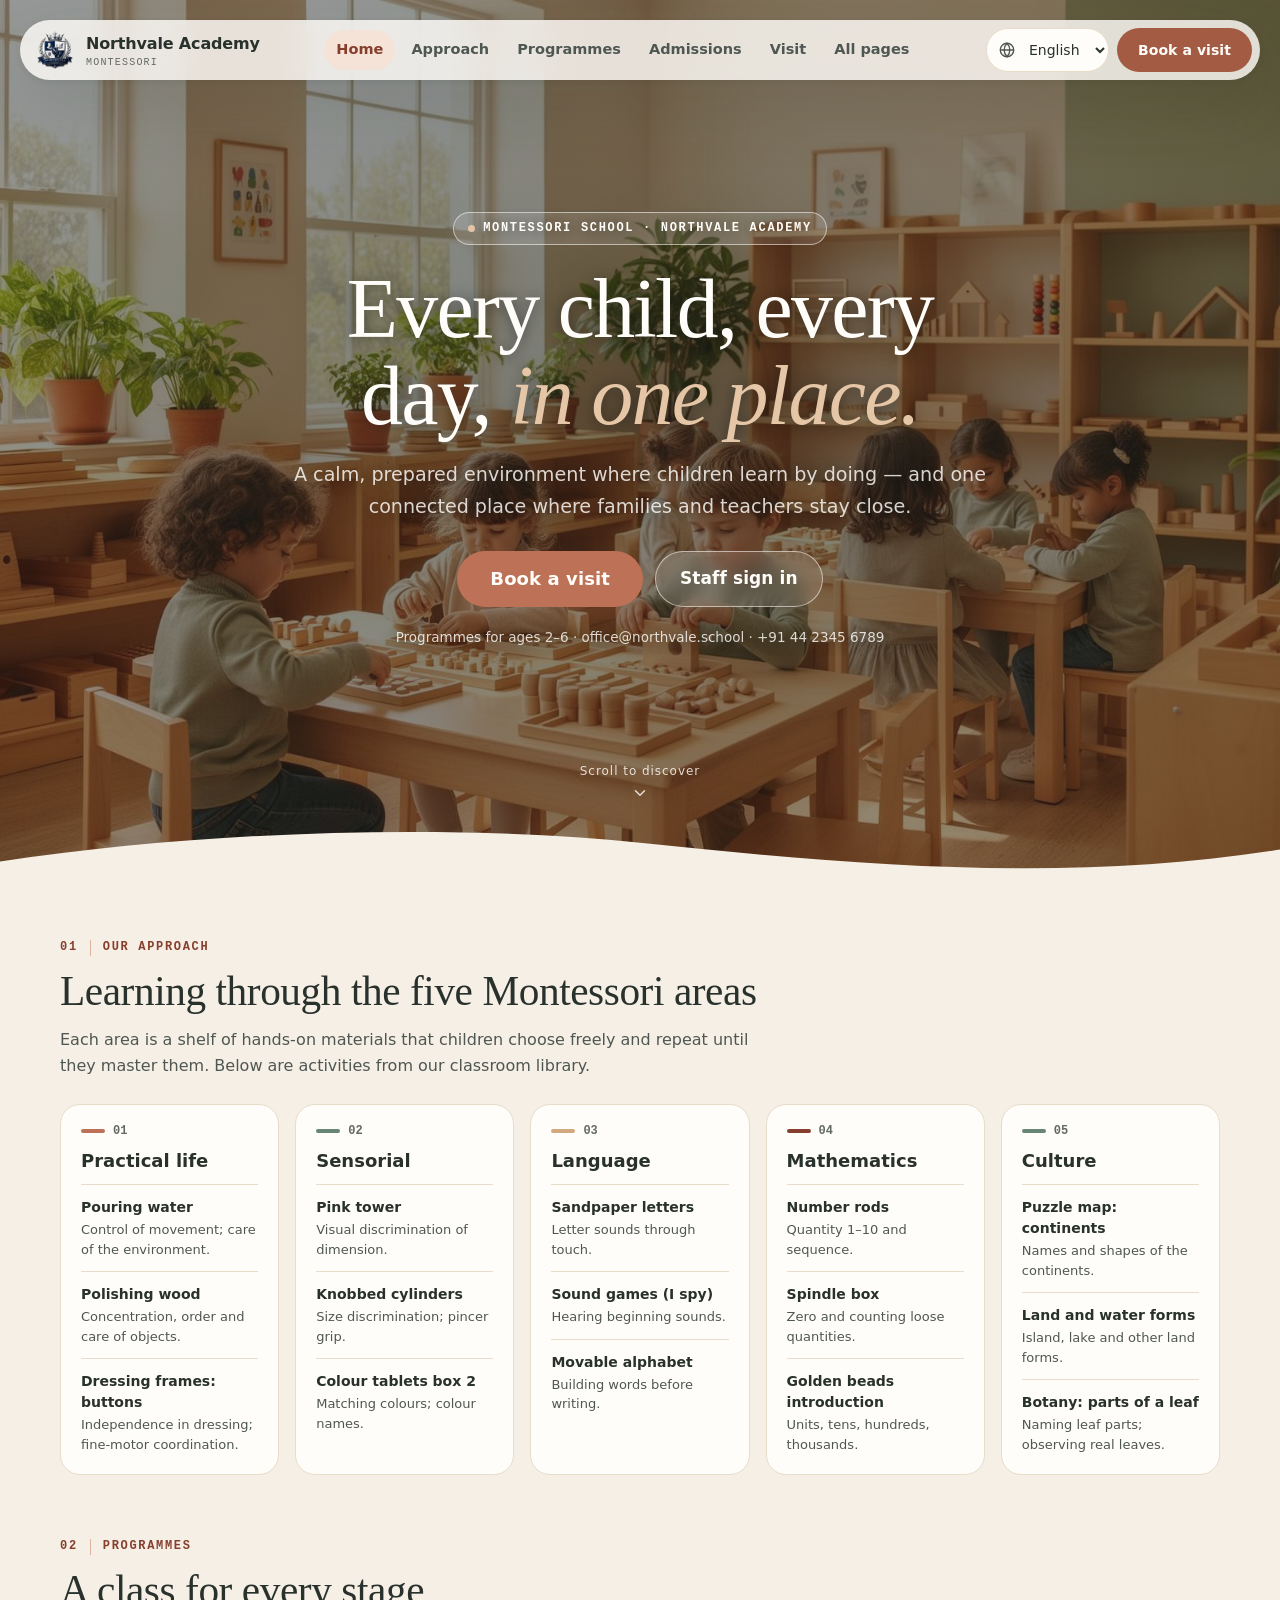
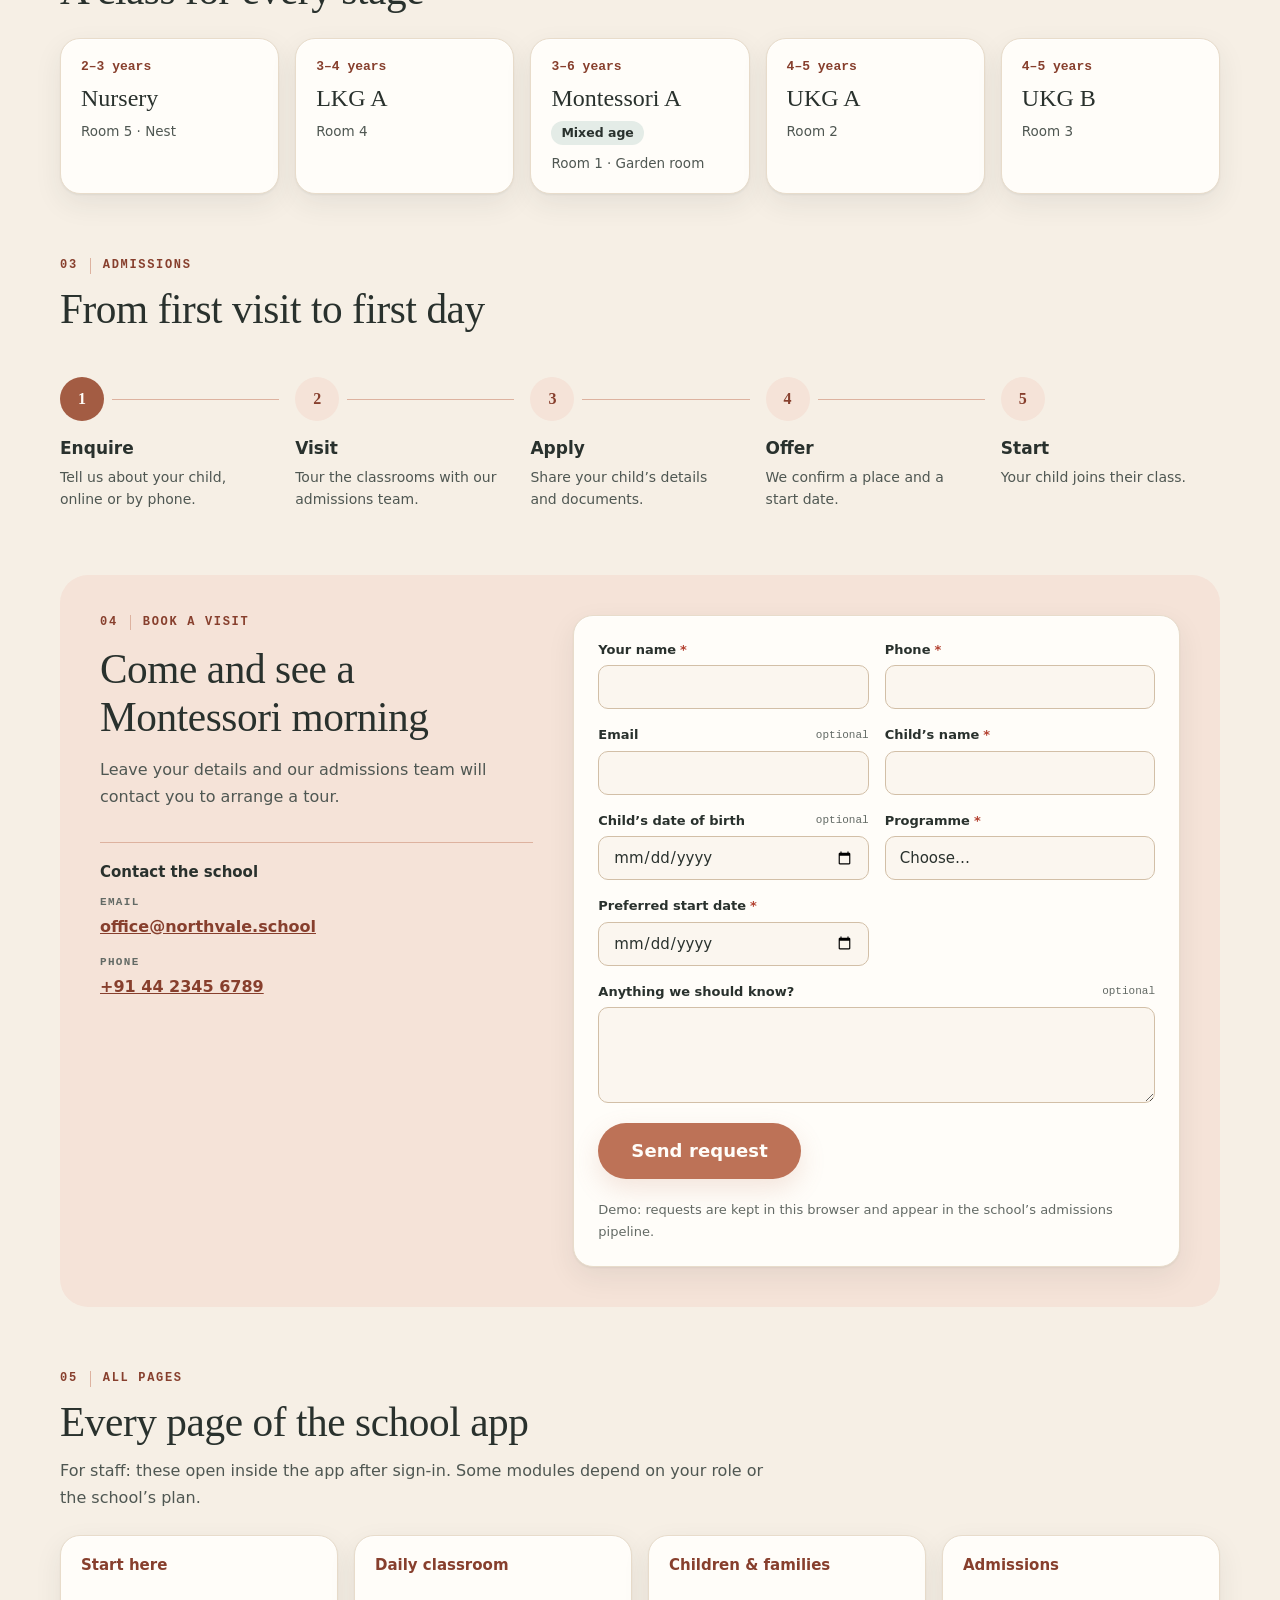
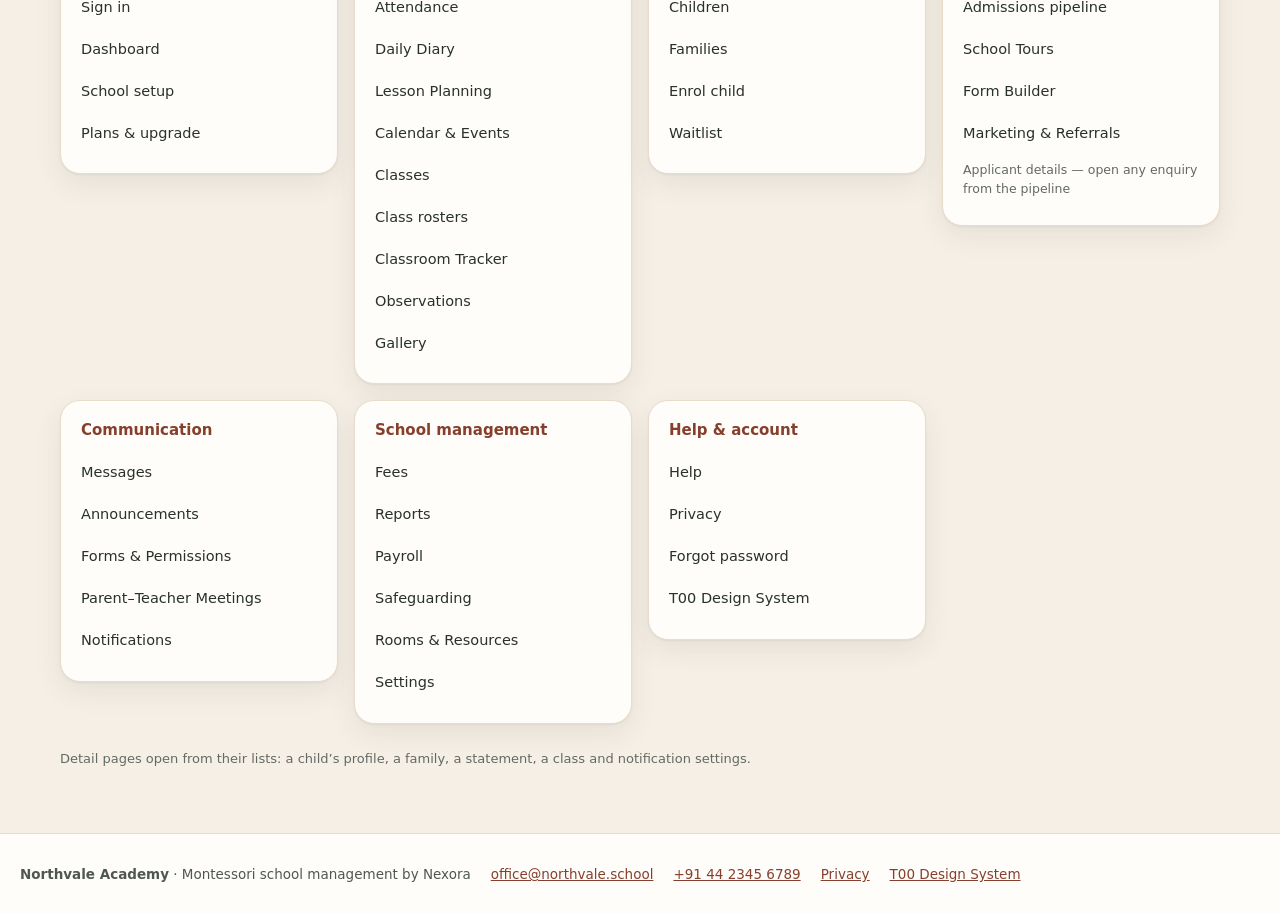
==== commit af240b6d: "List Marketing & Referrals on the homepage page map (English, Tamil and Arabic labels) Co-Authored-B" ====
--- a/index.html
+++ b/index.html
@@ -152,6 +152,7 @@
         <li><a href="app.html?page=admissions" data-i18n="h_p_admissions">Admissions pipeline</a></li>
         <li><a href="app.html?page=tours" data-i18n="h_p_tours">School Tours</a></li>
         <li><a href="app.html?page=form-builder" data-i18n="h_p_formbuilder">Form Builder</a></li>
+        <li><a href="app.html?page=marketing" data-i18n="h_p_marketing">Marketing &amp; Referrals</a></li>
         <li><span class="hm-detail" data-i18n="h_p_applicant">Applicant details — open any enquiry from the pipeline</span></li>
       </ul></section>
       <section class="panel hm-group" aria-labelledby="g-comm"><h3 id="g-comm" data-i18n="h_g_comm">Communication</h3><ul>
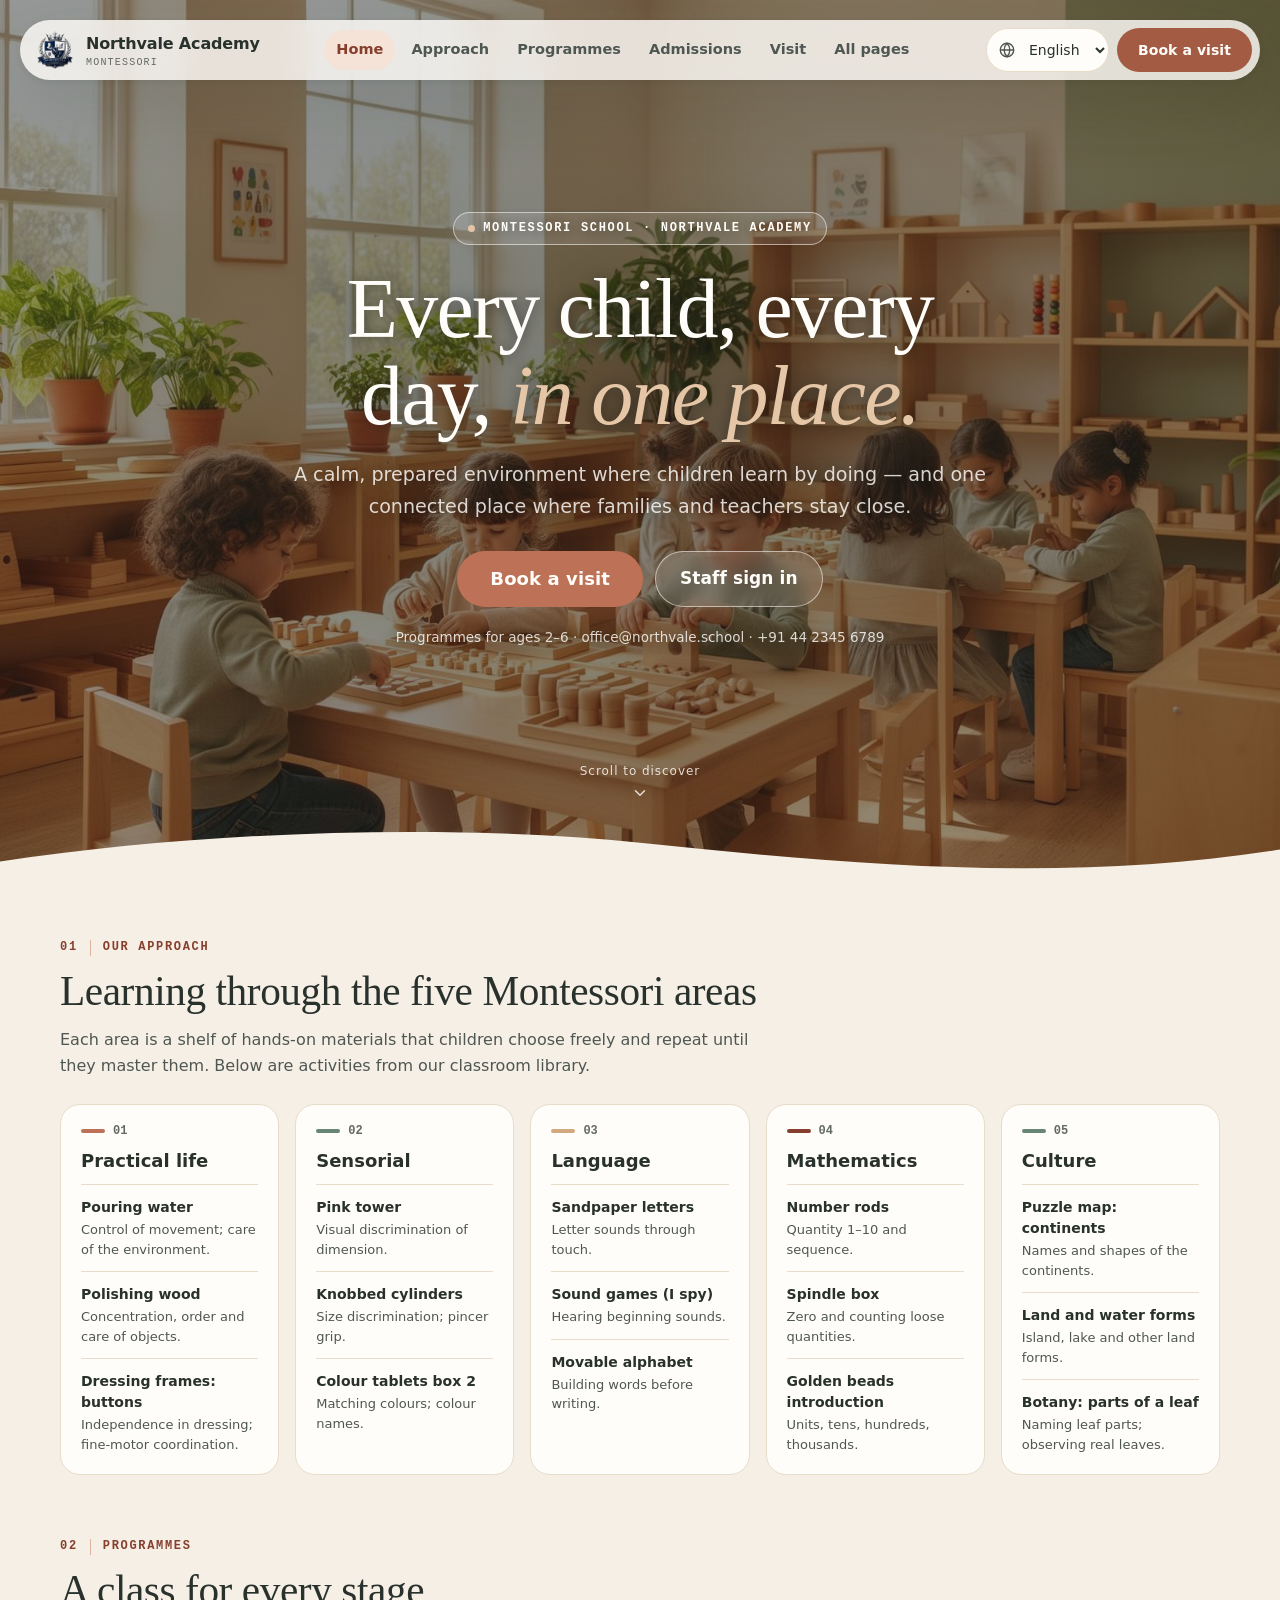
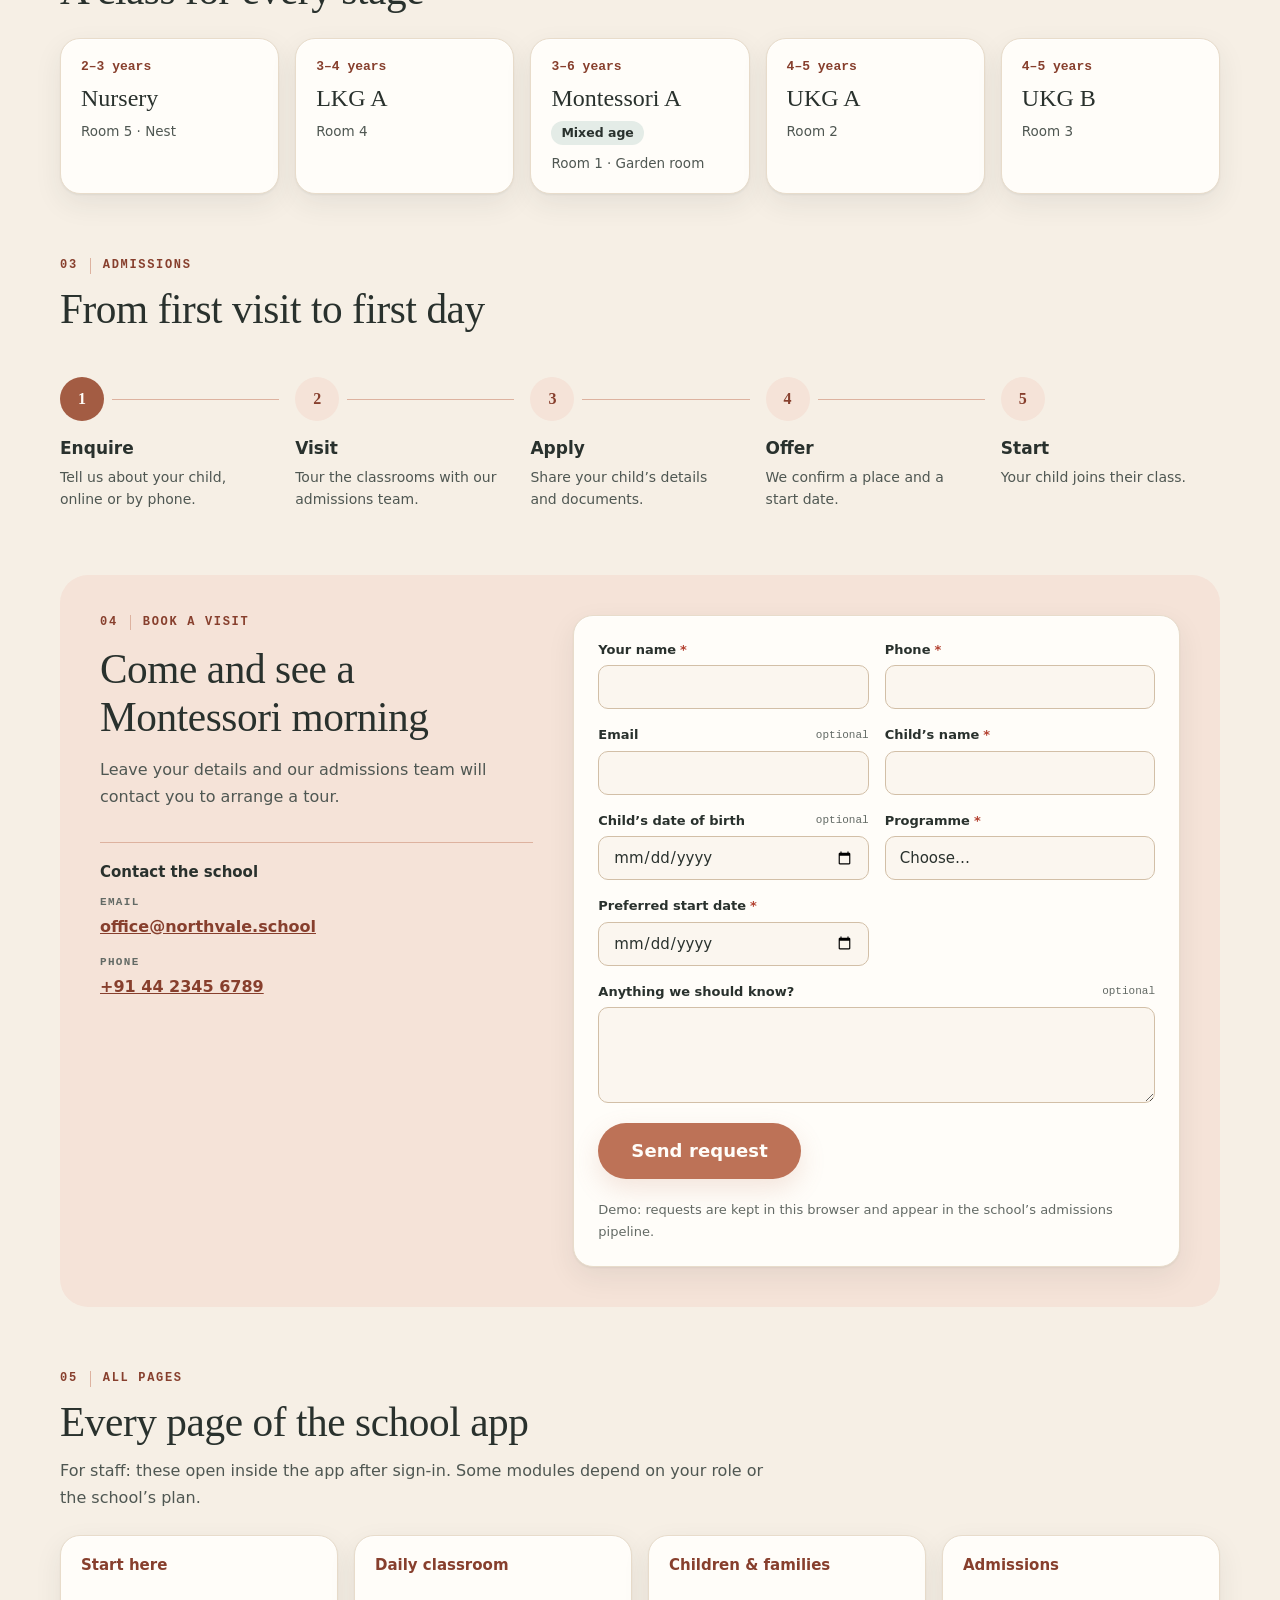
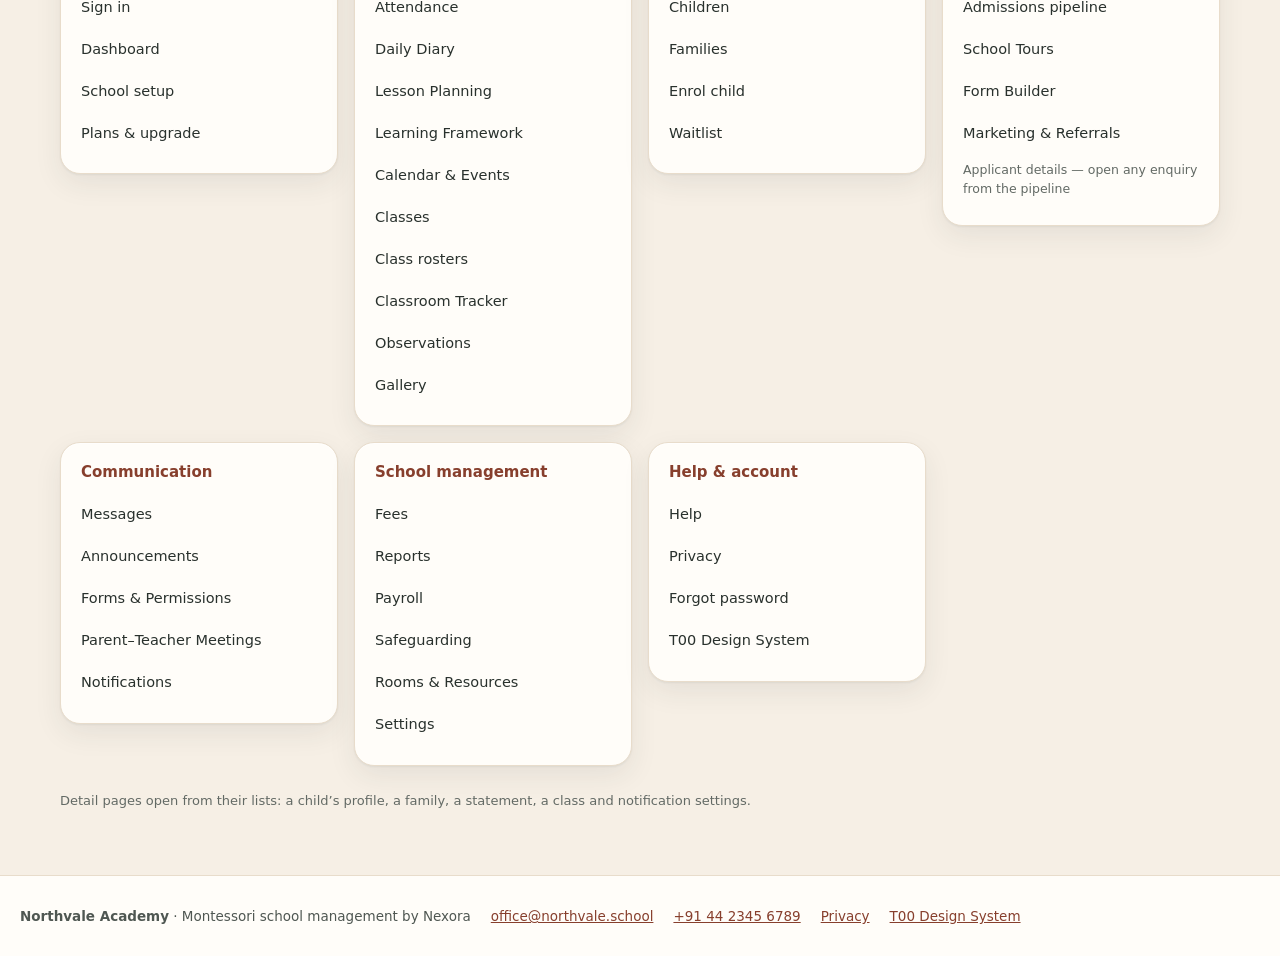
==== commit ba753701: "Add Learning Framework (S24): editable framework tree, P15 template import/merge, change history, S2" ====
--- a/index.html
+++ b/index.html
@@ -135,6 +135,7 @@
         <li><a href="app.html?page=attendance" data-i18n="h_p_attendance">Attendance</a></li>
         <li><a href="app.html?page=diary" data-i18n="h_p_diary">Daily Diary</a></li>
         <li><a href="app.html?page=lessons" data-i18n="h_p_lessons">Lesson Planning</a></li>
+        <li><a href="app.html?page=framework" data-i18n="h_p_framework">Learning Framework</a></li>
         <li><a href="app.html?page=calendar" data-i18n="h_p_calendar">Calendar &amp; Events</a></li>
         <li><a href="app.html?page=classes" data-i18n="h_p_classes">Classes</a></li>
         <li><a href="app.html?page=roster" data-i18n="h_p_roster">Class rosters</a></li>
--- a/styles.css
+++ b/styles.css
@@ -5780,3 +5780,204 @@
 @media (prefers-reduced-motion: reduce) {
   .mk-bar, .mk-bar__track i, .mk-table tbody tr { transition: none; }
 }
+
+/* ---------------------------------------------------------------- Learning Framework (framework.js) */
+.fw-skel { display: block; border-radius: var(--radius-lg); }
+.fw-skel--head { height: 150px; }
+.fw-skel--tree { height: 420px; }
+.fw-skel--card { height: 120px; margin-top: var(--space-3); }
+.fw-state__acts { display: flex; flex-wrap: wrap; justify-content: center; gap: var(--space-2); }
+.fw-head { display: flex; flex-wrap: wrap; align-items: flex-start; justify-content: space-between; gap: var(--space-4) var(--space-6); padding: var(--space-5); }
+.fw-head__main { display: grid; gap: var(--space-2); min-width: 0; flex: 1 1 420px; }
+.fw-head__tags { display: flex; flex-wrap: wrap; gap: 6px; }
+.fw-head__name { font: 700 clamp(1.2rem, 1rem + 0.8vw, 1.55rem)/1.2 var(--font-display); color: var(--color-text); overflow-wrap: anywhere; }
+.fw-head__ver { display: inline-block; margin-inline-start: 6px; padding: 1px 8px; border-radius: var(--radius-full); background: var(--color-surface-3); font: 600 12.5px/1.6 var(--font-mono); color: var(--color-text-secondary); vertical-align: middle; }
+.fw-head__meta { font-size: 13.5px; color: var(--color-text-secondary); }
+.fw-head__counts { display: flex; flex-wrap: wrap; gap: var(--space-2) var(--space-5); margin: var(--space-1) 0 0; }
+.fw-head__counts div { display: grid; gap: 2px; }
+.fw-head__counts dt { font: 600 10.5px/1.2 var(--font-mono); letter-spacing: 0.08em; text-transform: uppercase; color: var(--color-text-muted); }
+.fw-head__counts dd { margin: 0; font: 650 18px/1.1 var(--font-display); font-variant-numeric: tabular-nums; color: var(--color-text); }
+.fw-head__acts { display: flex; flex-wrap: wrap; gap: var(--space-2); justify-content: flex-end; }
+.fw-banner p { margin: 0; }
+.fw-body { display: grid; grid-template-columns: minmax(0, 1.5fr) minmax(300px, 1fr); gap: var(--space-4); align-items: start; }
+.fw-body > .panel { grid-column: auto; }
+.fw-tree-panel { display: grid; gap: var(--space-3); padding: var(--space-4); min-width: 0; }
+.fw-tools { display: flex; flex-wrap: wrap; align-items: center; gap: var(--space-2); }
+.fw-tools__q { flex: 1 1 240px; min-width: 0; }
+.fw-tools__btns { display: flex; flex-wrap: wrap; gap: var(--space-1); }
+.fw-hint { margin: 0; }
+.fw-details { position: sticky; top: var(--space-4); max-height: calc(100dvh - 2 * var(--space-4)); overflow-y: auto; padding: var(--space-5); min-width: 0; }
+
+/* Tree: indentation from --lvl, connector lines on each group, icons + labels per type. */
+.fw-tree, .fw-tree__group { margin: 0; padding: 0; list-style: none; }
+.fw-tree__group { position: relative; margin-inline-start: 13px; padding-inline-start: 12px; border-inline-start: 1px solid var(--color-border-strong); }
+.fw-tree__item { position: relative; }
+.fw-tree__group > .fw-tree__item::before { content: ""; position: absolute; top: 21px; inset-inline-start: -12px; width: 10px; border-top: 1px solid var(--color-border-strong); }
+.fw-tree__caption { margin: var(--space-2) 0 2px 34px; font: 600 10.5px/1.4 var(--font-mono); letter-spacing: 0.08em; text-transform: uppercase; color: var(--color-text-muted); }
+.fw-tree__empty { margin: 2px 0 var(--space-2) 46px; font-size: 13px; color: var(--color-text-muted); }
+.fw-row { position: relative; display: flex; align-items: center; gap: 6px; min-height: 42px; padding: 2px var(--space-1) 2px 2px; border: 1px solid transparent; border-radius: var(--radius-md); transition: background-color var(--duration-fast) var(--ease-standard), border-color var(--duration-fast) var(--ease-standard); }
+.fw-row:hover { background: var(--color-surface-2); }
+.fw-row[draggable="true"] { cursor: grab; }
+.fw-tree__item.is-selected > .fw-row { border-color: var(--color-primary-line); background: var(--color-primary-light); box-shadow: inset 3px 0 0 var(--color-primary); }
+.fw-tree__item.is-hidden > .fw-row .fw-node__text { color: var(--color-text-muted); text-decoration: line-through; text-decoration-thickness: 1px; text-decoration-color: var(--color-border-strong); }
+.fw-tree__item.is-hidden > .fw-row .fw-type { opacity: 0.55; }
+.fw-tree__item.is-dragging > .fw-row { opacity: 0.45; }
+.fw-row.is-drop-before { box-shadow: inset 0 3px 0 var(--color-primary); }
+.fw-row.is-drop-after { box-shadow: inset 0 -3px 0 var(--color-primary); }
+.fw-row.is-drop-inside { border-color: var(--color-primary); background: var(--color-primary-light); }
+.fw-row.is-drop-no { border-color: var(--color-error); background: var(--color-error-light); cursor: no-drop; }
+.fw-row.has-menu { z-index: 5; }
+.fw-toggle { flex: none; display: grid; place-items: center; width: 28px; height: 28px; padding: 0; border: 0; border-radius: var(--radius-sm); background: none; color: var(--color-text-muted); cursor: pointer; }
+.fw-toggle .icon { width: 16px; height: 16px; transition: transform var(--duration-fast) var(--ease-standard); }
+.fw-toggle[aria-expanded="true"] .icon { transform: rotate(90deg); }
+.fw-toggle:hover { background: var(--color-surface-3); color: var(--color-text); }
+.fw-toggle:focus-visible { outline: 2px solid var(--color-focus); outline-offset: 1px; }
+.fw-toggle:disabled { cursor: default; opacity: 0.6; }
+.fw-toggle--leaf { cursor: default; }
+.fw-type { flex: none; display: grid; place-items: center; width: 26px; height: 26px; border-radius: var(--radius-sm); }
+.fw-type .icon { width: 15px; height: 15px; }
+.fw-type--area { background: var(--color-primary-light); color: var(--color-primary-ink); }
+.fw-type--subarea { background: var(--color-secondary-light); color: var(--color-text); }
+.fw-type--outcome { background: var(--color-info-light); color: var(--color-info); }
+.fw-type--milestone { background: var(--color-warning-light); color: var(--color-warning); }
+.fw-type--material { background: var(--color-accent-light); color: var(--color-text); border-radius: 50%; }
+.fw-node__name { display: inline-flex; align-items: baseline; gap: 6px; min-width: 0; flex: 1 1 auto; min-height: 32px; padding: 4px 6px; border: 0; border-radius: var(--radius-sm); background: none; color: var(--color-text); font: 500 14px/1.35 var(--font-sans); text-align: left; cursor: pointer; }
+.fw-t--area > .fw-row .fw-node__name { font-weight: 700; font-size: 15px; }
+.fw-t--subarea > .fw-row .fw-node__name { font-weight: 650; }
+.fw-t--material > .fw-row .fw-node__name { color: var(--color-text-secondary); }
+.fw-node__name:hover .fw-node__text { text-decoration: underline; text-underline-offset: 3px; }
+.fw-node__name:focus-visible { outline: 2px solid var(--color-focus); outline-offset: 1px; }
+.fw-node__name--ro { cursor: default; }
+.fw-node__text { overflow-wrap: anywhere; }
+.fw-node__text mark { padding: 0 1px; border-radius: 2px; background: var(--color-accent-light); color: inherit; }
+.fw-code { flex: none; font: 600 11.5px/1.4 var(--font-mono); color: var(--color-primary-ink); }
+.fw-node__meta { display: flex; flex-wrap: wrap; align-items: center; justify-content: flex-end; gap: 4px; flex: none; max-width: 45%; }
+.fw-age, .fw-count, .fw-hid, .fw-unlinked { display: inline-flex; align-items: center; gap: 3px; height: 22px; padding: 0 8px; border-radius: var(--radius-full); font-size: 11.5px; font-weight: 600; white-space: nowrap; }
+.fw-age { background: var(--color-surface-3); color: var(--color-text-secondary); }
+.fw-count { min-width: 22px; justify-content: center; padding: 0 6px; background: var(--color-surface-2); border: 1px solid var(--color-border); color: var(--color-text-muted); font-family: var(--font-mono); }
+.fw-hid { background: var(--color-surface-3); color: var(--color-text-secondary); }
+.fw-hid .icon { width: 12px; height: 12px; }
+.fw-hid--inherit { background: none; border: 1px dashed var(--color-border-strong); }
+.fw-unlinked { background: var(--color-warning-light); color: var(--color-warning); }
+.fw-acts { display: flex; align-items: center; gap: 2px; flex: none; opacity: 0; transition: opacity var(--duration-fast) var(--ease-standard); }
+.fw-row:hover .fw-acts, .fw-row:focus-within .fw-acts, .fw-row.has-menu .fw-acts, .fw-tree__item.is-selected > .fw-row .fw-acts { opacity: 1; }
+.fw-acts .btn--icon-ghost { width: 32px; height: 32px; min-height: 32px; }
+.fw-rename { flex: 1 1 auto; min-width: 0; }
+.fw-rename .input { width: 100%; }
+
+/* Details panel */
+.fw-d { display: grid; gap: var(--space-4); }
+.fw-d-empty { display: grid; justify-items: center; gap: var(--space-3); padding: var(--space-10) var(--space-4); text-align: center; color: var(--color-text-muted); }
+.fw-d-empty .icon { width: 28px; height: 28px; }
+.fw-d-empty p { max-width: 26ch; font-size: 14px; }
+.fw-d-top { display: flex; align-items: flex-start; gap: var(--space-3); }
+.fw-d-top .fw-type { width: 36px; height: 36px; }
+.fw-d-top .fw-type .icon { width: 18px; height: 18px; }
+.fw-d-kind { font: 600 11px/1.5 var(--font-mono); letter-spacing: 0.06em; text-transform: uppercase; color: var(--color-text-muted); overflow-wrap: anywhere; }
+.fw-d-h { font: 700 19px/1.25 var(--font-display); color: var(--color-text); overflow-wrap: anywhere; }
+.fw-d-form { display: grid; gap: var(--space-3); }
+.fw-d-row { display: grid; grid-template-columns: repeat(auto-fit, minmax(140px, 1fr)); gap: var(--space-3); }
+.fw-d-save { display: flex; flex-wrap: wrap; align-items: center; gap: var(--space-3); }
+.fw-d-status { display: inline-flex; align-items: center; gap: 6px; font-size: 13px; color: var(--color-success); }
+.fw-d-err { display: inline-flex; align-items: center; gap: 4px; color: var(--color-error); }
+.fw-d-dl > div { grid-template-columns: 130px minmax(0, 1fr); }
+.fw-d-dl dd { overflow-wrap: anywhere; }
+.fw-d-list { display: grid; gap: 4px; margin: 0; padding: 0; list-style: none; }
+.fw-d-list li { display: flex; align-items: center; gap: 6px; }
+.fw-d-list small { color: var(--color-text-muted); }
+.fw-link { padding: 0; border: 0; background: none; color: var(--color-primary-ink); font: inherit; text-decoration: underline; text-underline-offset: 3px; cursor: pointer; border-radius: 2px; }
+.fw-link:focus-visible { outline: 2px solid var(--color-focus); outline-offset: 2px; }
+.fw-d-acts { display: flex; flex-wrap: wrap; gap: var(--space-2); padding-top: var(--space-3); border-top: 1px solid var(--color-border); }
+.fw-d-del { margin-inline-start: auto; color: var(--color-error); }
+
+/* Dialogs and drawers */
+.fw-lib, .fw-hist-d { width: min(560px, 100vw); }
+.fw-typepick { display: flex; flex-wrap: wrap; gap: var(--space-2); }
+.fw-typepick .an-pick { flex: 1 1 120px; }
+.fw-typepick .an-pick span { display: inline-flex; align-items: center; gap: 6px; }
+.fw-fwlist { display: grid; gap: var(--space-2); }
+.fw-fwopt span { display: grid; gap: 2px; }
+.fw-fwopt small { color: var(--color-text-muted); font-size: 12.5px; }
+.fw-impact { display: grid; gap: 4px; margin: var(--space-2) 0 0; padding-inline-start: var(--space-5); font-size: 13.5px; }
+.fw-viewonly { margin: var(--space-2) 0 0; }
+.fw-tpls { display: grid; gap: var(--space-3); margin: 0; padding: 0; list-style: none; }
+.fw-tpl { display: grid; gap: var(--space-2); justify-items: start; padding: var(--space-4); border: 1px solid var(--color-border); border-radius: var(--radius-lg); background: var(--color-surface); }
+.fw-tpl__top { display: flex; flex-wrap: wrap; align-items: center; gap: 6px; font-size: 15px; }
+.fw-tpl__h { font: 700 17px/1.3 var(--font-display); }
+.fw-tpl__meta { display: flex; align-items: flex-start; gap: 4px; font-size: 12.5px; color: var(--color-text-muted); }
+.fw-tpl__meta .icon { flex: none; margin-top: 1px; }
+.fw-tpl__desc { font-size: 13.5px; color: var(--color-text-secondary); }
+.fw-tree--preview { padding: var(--space-2); border: 1px solid var(--color-border); border-radius: var(--radius-lg); background: var(--color-surface); }
+.fw-mstrip { grid-template-columns: repeat(4, minmax(0, 1fr)); }
+.fw-msec { display: grid; gap: var(--space-2); }
+.fw-msec h4 { font: 650 14px/1.3 var(--font-display); }
+.fw-mlist { display: grid; gap: var(--space-2); margin: 0; padding: 0; list-style: none; }
+.fw-mlist--plain li { display: flex; flex-wrap: wrap; align-items: center; gap: 6px; font-size: 13.5px; }
+.fw-mlist--plain small { color: var(--color-text-muted); }
+.fw-mrow { display: grid; gap: var(--space-2); padding: var(--space-3); border: 1px solid var(--color-border); border-radius: var(--radius-md); background: var(--color-surface); font-size: 13.5px; }
+.fw-mrow > p:first-child { display: flex; align-items: center; gap: 6px; }
+.fw-mrow.is-conflict { border-color: var(--color-warning); background: var(--color-warning-light); }
+.fw-mnote { color: var(--color-text-secondary); }
+.fw-choice { display: flex; flex-wrap: wrap; gap: var(--space-2); }
+.fw-choice label { display: inline-flex; align-items: center; gap: 6px; min-height: 36px; padding: 0 var(--space-3); border: 1px solid var(--color-border-strong); border-radius: var(--radius-full); background: var(--color-surface); cursor: pointer; }
+.fw-choice label:has(input:checked) { border-color: var(--color-primary); background: var(--color-primary-light); }
+.fw-choice label:has(input:focus-visible) { outline: 2px solid var(--color-focus); outline-offset: 2px; }
+.fw-diff { display: grid; gap: 4px; margin: 0; padding: 0; list-style: none; font-size: 12.5px; }
+.fw-diff li { display: grid; grid-template-columns: 90px minmax(0, 1fr) minmax(0, 1fr); gap: var(--space-2); }
+.fw-diff span { color: var(--color-text-secondary); overflow-wrap: anywhere; }
+.fw-hist { display: grid; gap: var(--space-3); margin: 0; padding: 0; list-style: none; }
+.fw-hist li { display: grid; gap: 4px; padding: var(--space-3) var(--space-4); border-inline-start: 2px solid var(--color-primary-line); background: var(--color-surface); border-radius: 0 var(--radius-md) var(--radius-md) 0; }
+.fw-hist__top { display: flex; flex-wrap: wrap; align-items: center; justify-content: space-between; gap: var(--space-2); font-size: 12.5px; color: var(--color-text-muted); }
+.fw-hist__d { font-size: 14px; font-weight: 600; color: var(--color-text); overflow-wrap: anywhere; }
+.fw-hist__m { font-size: 12.5px; color: var(--color-text-muted); overflow-wrap: anywhere; }
+
+/* Shared picker + tags (child profile, lessons) */
+.fw-pick { display: grid; gap: var(--space-2); min-width: 0; margin: 0; padding: 0; border: 0; }
+.fw-pick__list { display: grid; gap: var(--space-2); max-height: 260px; overflow-y: auto; padding: var(--space-2); border: 1px solid var(--color-border); border-radius: var(--radius-md); background: var(--color-surface); }
+.fw-pick__g p { margin: 0 0 2px; font: 600 11px/1.5 var(--font-mono); letter-spacing: 0.04em; color: var(--color-text-muted); }
+.fw-pick__opt { display: flex; align-items: flex-start; gap: var(--space-2); min-height: 36px; padding: 6px var(--space-2); border-radius: var(--radius-sm); font-size: 13.5px; cursor: pointer; }
+.fw-pick__opt:hover { background: var(--color-surface-2); }
+.fw-pick__opt input { margin-top: 3px; flex: none; }
+.fw-pick__opt b { font: 600 12px/1.5 var(--font-mono); color: var(--color-primary-ink); }
+.fw-pick__opt small { color: var(--color-text-muted); }
+.fw-pick__note { color: var(--color-warning) !important; }
+.fw-tags { display: flex; flex-wrap: wrap; gap: 4px; margin-top: 6px; }
+.fw-tag { display: inline-flex; align-items: baseline; gap: 4px; padding: 2px 8px; border-radius: var(--radius-full); background: var(--color-info-light); color: var(--color-text); font-size: 12px; }
+.fw-tag b { font: 600 11px/1.5 var(--font-mono); }
+.fw-tag.is-muted { background: var(--color-surface-3); color: var(--color-text-secondary); }
+.fw-tag small { color: var(--color-text-muted); }
+.fw-ms { display: grid; gap: var(--space-2); margin: 0; padding: 0; list-style: none; }
+.fw-ms li { display: flex; flex-wrap: wrap; align-items: center; gap: var(--space-1) var(--space-3); font-size: 13.5px; }
+.fw-ms .fw-tag { background: var(--color-warning-light); }
+
+@media (min-width: 1024px) and (max-width: 1279px) {
+  .fw-body { grid-template-columns: minmax(0, 1fr) 300px; }
+  .fw-node__meta { max-width: 38%; }
+}
+/* Tablet and phone: the details open in a drawer; the tree takes the full width. */
+@media (max-width: 1023px) {
+  .fw-body { grid-template-columns: minmax(0, 1fr); }
+  .fw-details { display: none; }
+  .fw-acts { opacity: 1; }
+}
+@media (max-width: 767px) {
+  .fw-head { padding: var(--space-4); }
+  .fw-head__acts { justify-content: stretch; width: 100%; }
+  .fw-head__acts .btn { flex: 1 1 auto; min-height: 44px; }
+  .fw-head__counts { gap: var(--space-2) var(--space-4); }
+  .fw-tree-panel { padding: var(--space-3); }
+  .fw-tree__group { margin-inline-start: 10px; padding-inline-start: 8px; }
+  .fw-tree__group > .fw-tree__item::before { inset-inline-start: -8px; width: 6px; }
+  .fw-row { flex-wrap: wrap; min-height: 44px; }
+  .fw-node__name { flex: 1 1 0; }
+  .fw-node__meta { max-width: none; width: 100%; justify-content: flex-start; padding-inline-start: 62px; }
+  .fw-node__meta:empty, .fw-count { display: none; }
+  .fw-tree__caption { margin-inline-start: 30px; }
+  .fw-toggle { width: 32px; height: 32px; }
+  .fw-mstrip { grid-template-columns: repeat(2, minmax(0, 1fr)); }
+  .fw-diff li { grid-template-columns: minmax(0, 1fr); gap: 2px; }
+  .fw-d-dl > div { grid-template-columns: minmax(0, 1fr); gap: 2px; }
+}
+@media (prefers-reduced-motion: reduce) {
+  .fw-row, .fw-toggle .icon, .fw-acts { transition: none; }
+}
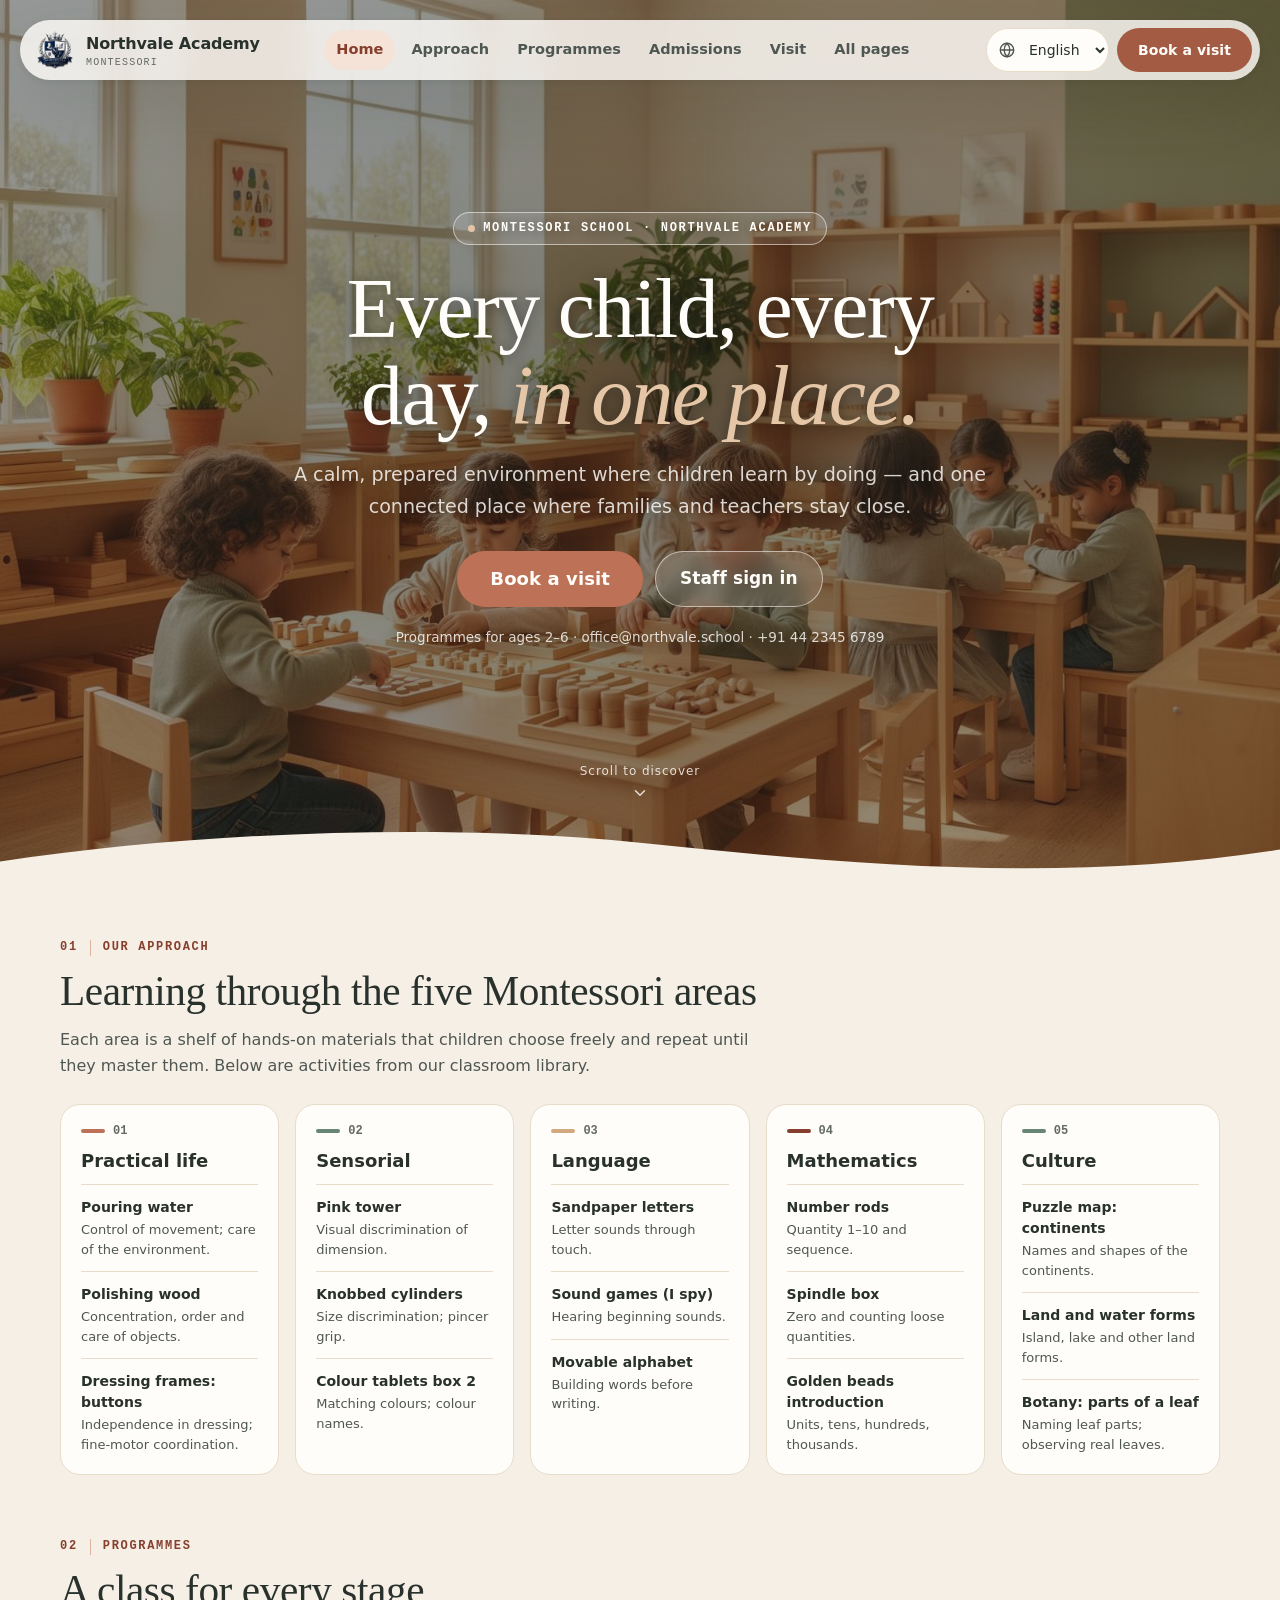
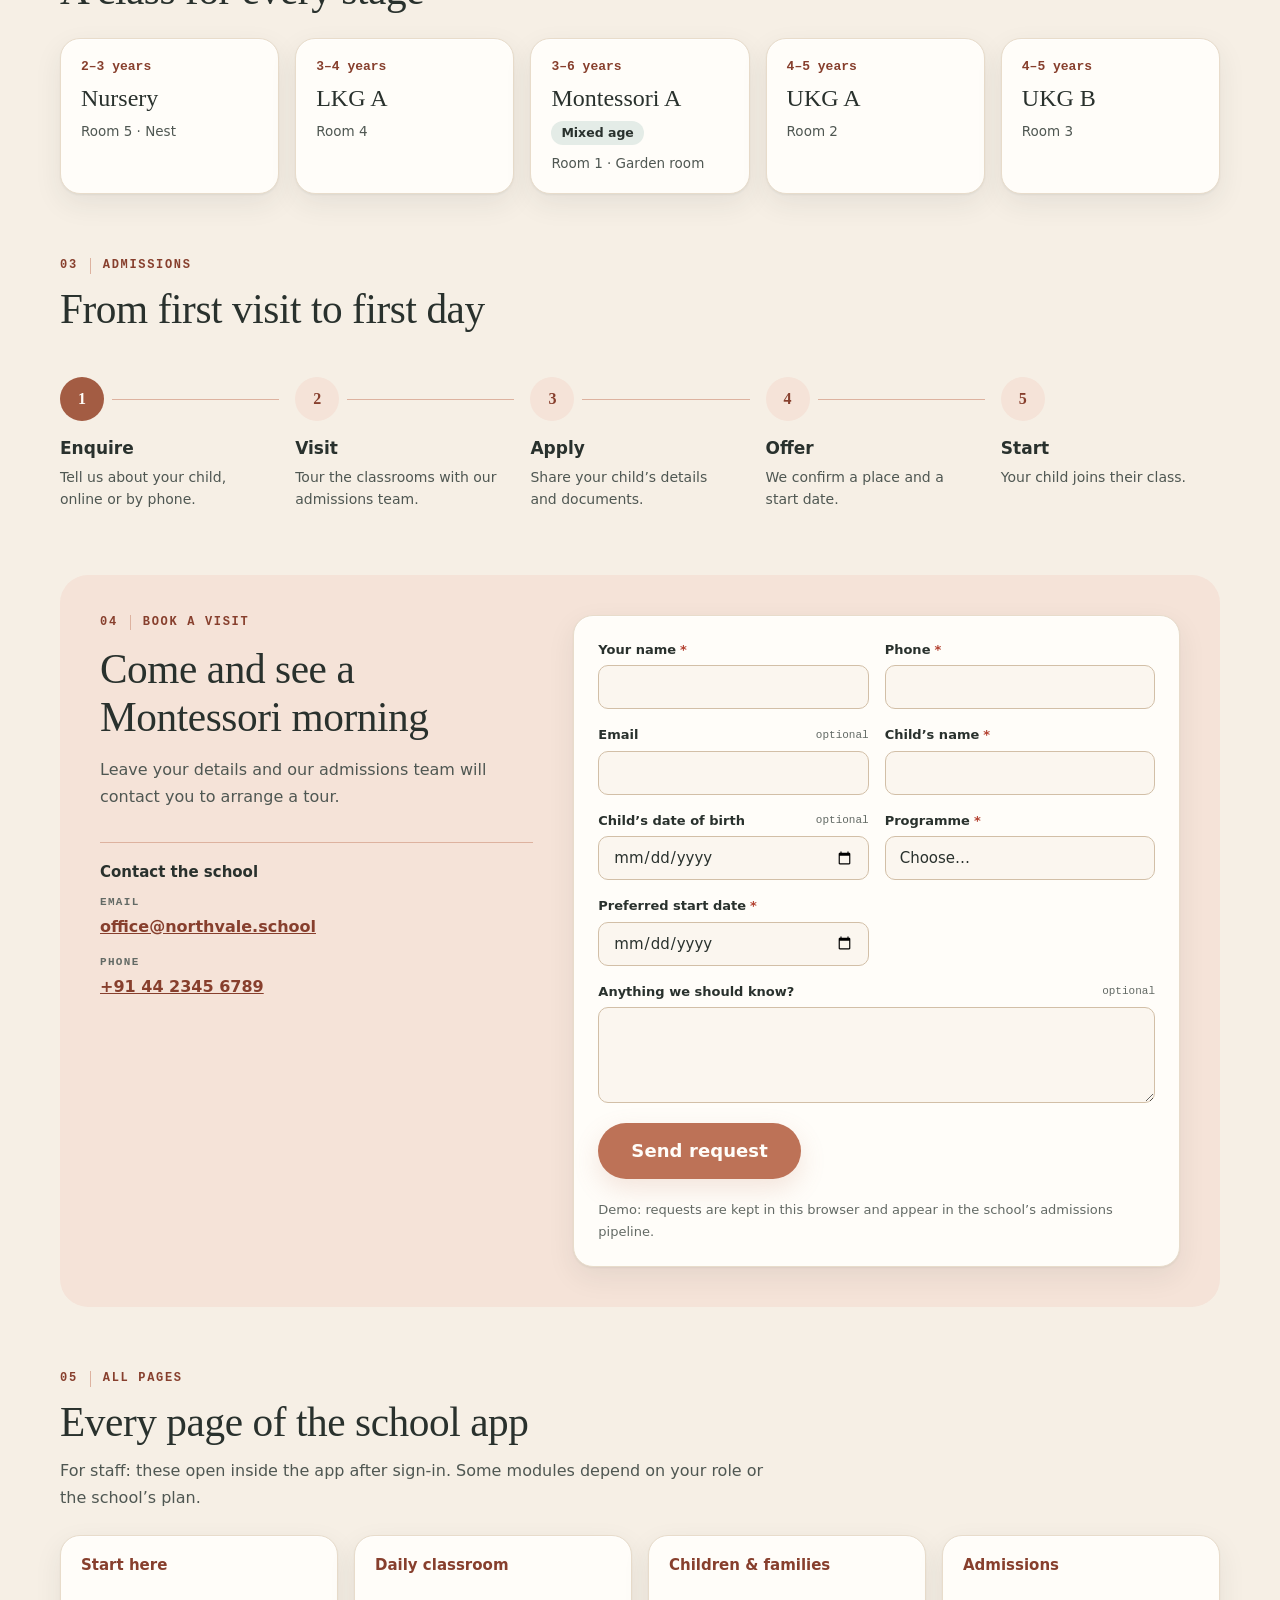
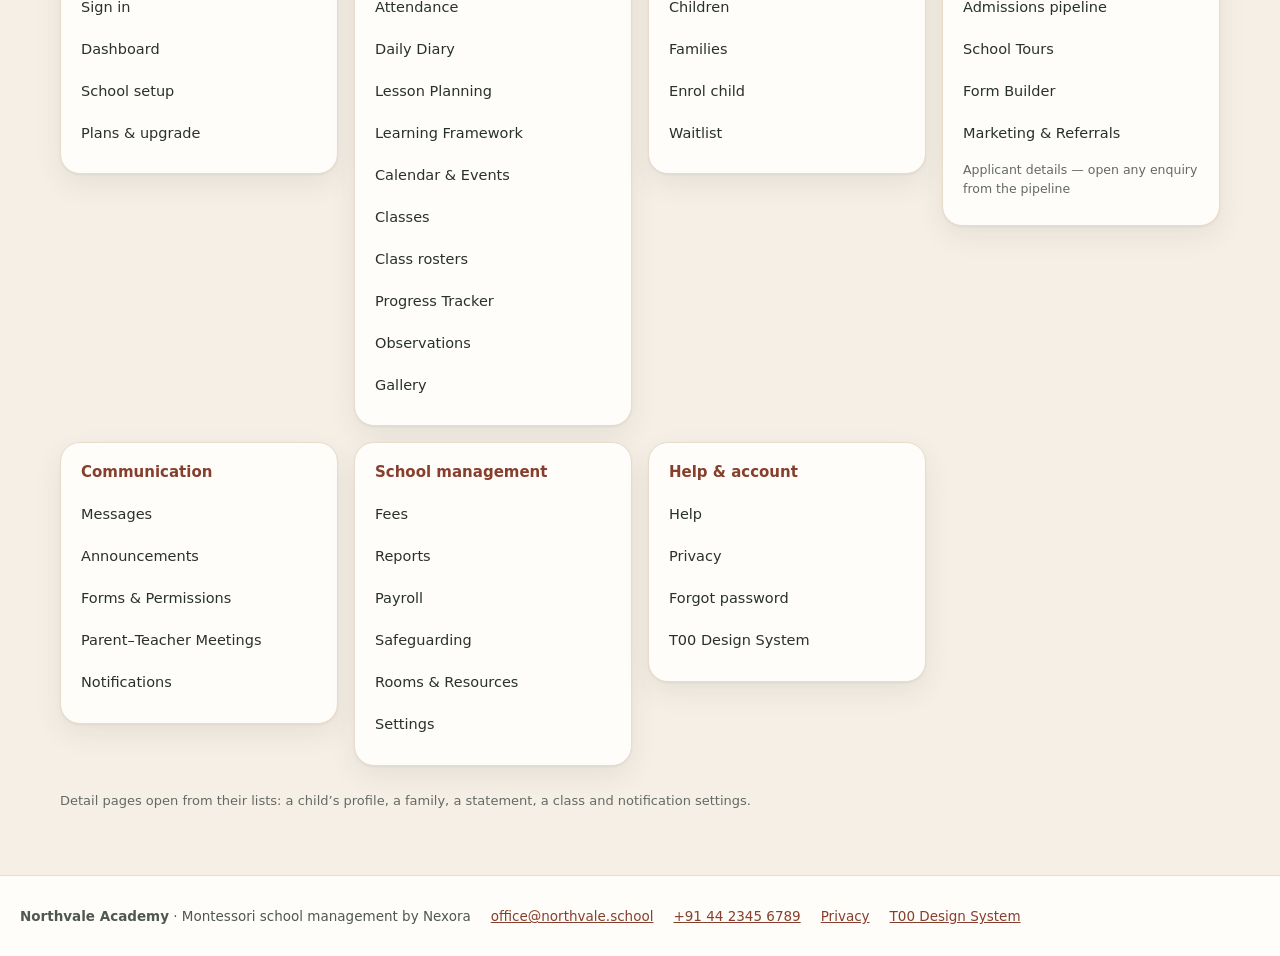
==== commit f8ce5450: "Add Progress Tracker: class grid and child view of Montessori materials with four dated states, read" ====
--- a/index.html
+++ b/index.html
@@ -139,7 +139,7 @@
         <li><a href="app.html?page=calendar" data-i18n="h_p_calendar">Calendar &amp; Events</a></li>
         <li><a href="app.html?page=classes" data-i18n="h_p_classes">Classes</a></li>
         <li><a href="app.html?page=roster" data-i18n="h_p_roster">Class rosters</a></li>
-        <li><a href="app.html?page=classroom-tracker" data-i18n="h_p_tracker">Classroom Tracker</a></li>
+        <li><a href="app.html?page=classroom-tracker" data-i18n="h_p_tracker">Progress Tracker</a></li>
         <li><a href="app.html?page=observations" data-i18n="h_p_observations">Observations</a></li>
         <li><a href="app.html?page=gallery" data-i18n="h_p_gallery">Gallery</a></li>
       </ul></section>
--- a/styles.css
+++ b/styles.css
@@ -5981,3 +5981,273 @@
 @media (prefers-reduced-motion: reduce) {
   .fw-row, .fw-toggle .icon, .fw-acts { transition: none; }
 }
+
+/* ---------------------------------------------------------------- Learning Observations (observations.js) */
+.ob-layout { display: grid; grid-template-columns: 280px minmax(0, 1fr); gap: var(--space-5); align-items: start; }
+.ob-layout > .panel { grid-column: auto; }
+.ob-side { position: sticky; top: var(--space-4); max-height: calc(100dvh - 2 * var(--space-4)); overflow-y: auto; padding: var(--space-4); }
+.ob-filters { display: grid; gap: var(--space-3); }
+.ob-filters__find { margin-bottom: var(--space-1); }
+.ob-dates { display: grid; grid-template-columns: 1fr 1fr; gap: var(--space-2); }
+.ob-status { margin: 0; padding: 0; border: 0; }
+.ob-status .segmented { display: flex; }
+.ob-status .segmented button { flex: 1; }
+.ob-feed { display: grid; gap: var(--space-4); min-width: 0; max-width: 760px; }
+.ob-bar { display: flex; flex-wrap: wrap; gap: var(--space-2); }
+.ob-bar__q { flex: 1 1 200px; min-width: 0; }
+.ob-active { display: flex; flex-wrap: wrap; gap: 6px; }
+.ob-chip { display: inline-flex; align-items: center; gap: 4px; min-height: 32px; padding: 0 10px; border: 1px solid var(--color-primary-line); border-radius: var(--radius-full); background: var(--color-primary-light); color: var(--color-text); font-size: 13px; font-weight: 600; cursor: pointer; }
+.ob-chip:hover { border-color: var(--color-primary); }
+.ob-chip:focus-visible { outline: 2px solid var(--color-focus); outline-offset: 2px; }
+.ob-count { margin: 0; font-size: 13px; color: var(--color-text-muted); }
+.ob-cards { display: grid; gap: var(--space-4); }
+.ob-skel { display: block; height: 260px; border-radius: var(--radius-lg); }
+.ob-state { padding: var(--space-10) var(--space-4); }
+
+.ob-card { display: grid; gap: var(--space-3); padding: var(--space-4) var(--space-5); animation: fade-up var(--duration-normal) var(--ease-emphasized) both; }
+.ob-card:focus { outline: none; }
+.ob-card:focus-visible, .ob-card.is-focus { box-shadow: 0 0 0 2px var(--color-primary-line), var(--shadow-md); }
+.ob-card.is-draft { border-style: dashed; }
+.ob-card.has-menu { z-index: 5; }
+.ob-card__head { display: flex; align-items: center; gap: var(--space-3); }
+.ob-card__who { min-width: 0; flex: 1; }
+.ob-card__author { font: 650 15px/1.3 var(--font-sans); color: var(--color-text); }
+.ob-card__time { font-size: 12.5px; color: var(--color-text-muted); }
+.ob-card__flags { display: flex; flex-wrap: wrap; align-items: center; justify-content: flex-end; gap: 6px; }
+.ob-share { display: inline-flex; align-items: center; gap: 4px; font-size: 12.5px; font-weight: 600; color: var(--color-text-muted); white-space: nowrap; }
+.ob-share .icon { width: 14px; height: 14px; }
+.ob-share.is-on { color: var(--color-success); }
+.ob-av { display: inline-grid; place-items: center; flex: none; width: 32px; height: 32px; border-radius: 50%; object-fit: cover; background: var(--color-secondary-light); color: var(--color-text); font: 650 12px/1 var(--font-sans); }
+.ob-av--author { width: 40px; height: 40px; background: var(--color-primary-light); color: var(--color-primary-ink); font-size: 14px; }
+.ob-av--sm { width: 24px; height: 24px; font-size: 10px; }
+.ob-photos { display: grid; gap: 4px; border-radius: var(--radius-md); overflow: hidden; }
+.ob-photos--1 { grid-template-columns: 1fr; }
+.ob-photos--2 { grid-template-columns: 1fr 1fr; }
+.ob-photos--3 { grid-template-columns: 2fr 1fr; grid-template-rows: 1fr 1fr; }
+.ob-photos--3 .ob-ph:first-child { grid-row: span 2; }
+.ob-photos--4 { grid-template-columns: 1fr 1fr; }
+.ob-ph { position: relative; display: block; padding: 0; border: 0; background: var(--color-surface-3); cursor: zoom-in; aspect-ratio: 4 / 3; }
+.ob-photos--1 .ob-ph { aspect-ratio: 16 / 10; }
+.ob-photos--3 .ob-ph:first-child { aspect-ratio: auto; }
+.ob-ph img { display: block; width: 100%; height: 100%; object-fit: cover; }
+.ob-ph:focus-visible { outline: 3px solid var(--color-focus); outline-offset: -3px; }
+.ob-ph__more { position: absolute; inset: 0; display: grid; place-items: center; background: rgba(41, 49, 45, 0.55); color: var(--color-on-primary); font: 700 20px/1 var(--font-display); }
+.ob-kids { display: flex; flex-wrap: wrap; gap: var(--space-2) var(--space-3); margin: 0; padding: 0; list-style: none; }
+.ob-kids li { display: inline-flex; align-items: center; gap: 6px; font-size: 13.5px; font-weight: 600; }
+.ob-kids a { color: var(--color-text); text-decoration: none; }
+.ob-kids a:hover { color: var(--color-primary-ink); text-decoration: underline; text-underline-offset: 3px; }
+.ob-none { font-size: 13px; color: var(--color-text-muted); }
+.ob-notewrap { display: grid; justify-items: start; gap: 2px; }
+.ob-note { margin: 0; font-size: 15px; line-height: 1.6; color: var(--color-text); white-space: pre-line; overflow-wrap: anywhere; }
+.ob-note.is-clamped { display: -webkit-box; -webkit-line-clamp: 3; -webkit-box-orient: vertical; overflow: hidden; }
+.ob-more { padding: 2px 0; border: 0; background: none; color: var(--color-primary-ink); font: 600 13.5px/1.4 var(--font-sans); cursor: pointer; text-decoration: underline; text-underline-offset: 3px; border-radius: 2px; }
+.ob-more:focus-visible { outline: 2px solid var(--color-focus); outline-offset: 2px; }
+.ob-outs { margin: 0; }
+
+/* Composer */
+.ob-composer .modal__panel { width: 720px; max-width: 100%; }
+@media (min-width: 768px) { .ob-composer .modal__panel { height: min(860px, calc(100dvh - 48px)); } }
+.ob-c-sec { display: grid; gap: var(--space-2); padding: var(--space-4) 0; border-bottom: 1px solid var(--color-border); }
+.ob-c-sec:last-child { border-bottom: 0; }
+.ob-c-h { display: flex; align-items: center; gap: 6px; font: 650 15px/1.3 var(--font-display); color: var(--color-text); }
+.ob-c-h small { font: 500 12.5px/1 var(--font-sans); color: var(--color-text-muted); }
+.ob-c-photos { display: grid; grid-template-columns: repeat(auto-fill, minmax(104px, 1fr)); gap: var(--space-2); }
+.ob-c-ph { position: relative; margin: 0; aspect-ratio: 1; border-radius: var(--radius-md); overflow: hidden; background: var(--color-surface-3); animation: fade-up var(--duration-normal) var(--ease-emphasized) both; }
+.ob-c-ph img { width: 100%; height: 100%; object-fit: cover; }
+.ob-c-ph .btn { position: absolute; top: 4px; right: 4px; background: var(--color-surface); box-shadow: var(--shadow-sm); }
+.ob-c-add { display: grid; place-items: center; align-content: center; gap: 4px; aspect-ratio: 1; border: 1.5px dashed var(--color-border-strong); border-radius: var(--radius-md); background: var(--color-surface-2); color: var(--color-text-secondary); font-size: 13px; font-weight: 600; cursor: pointer; }
+.ob-c-add:hover { border-color: var(--color-primary); color: var(--color-primary-ink); }
+.ob-c-add:focus-within { outline: 2px solid var(--color-focus); outline-offset: 2px; }
+.ob-c-chips { display: flex; flex-wrap: wrap; gap: 6px; min-height: 28px; }
+.ob-c-chip { display: inline-flex; align-items: center; gap: 6px; min-height: 32px; padding: 0 4px 0 6px; border-radius: var(--radius-full); background: var(--color-secondary-light); font-size: 13px; font-weight: 600; }
+.ob-c-chip--out { background: var(--color-info-light); padding-inline-start: 10px; }
+.ob-c-chip--out b { font: 600 11.5px/1 var(--font-mono); }
+.ob-c-chip.is-warn { background: var(--color-warning-light); }
+.ob-c-chip small { font-weight: 500; color: var(--color-text-secondary); }
+.ob-c-chip button { display: grid; place-items: center; width: 26px; height: 26px; padding: 0; border: 0; border-radius: 50%; background: none; color: var(--color-text-secondary); cursor: pointer; }
+.ob-c-chip button:hover { background: var(--color-surface); color: var(--color-text); }
+.ob-c-chip button:focus-visible { outline: 2px solid var(--color-focus); outline-offset: 1px; }
+.ob-c-list { display: grid; gap: var(--space-2); max-height: 220px; overflow-y: auto; padding: var(--space-2); border: 1px solid var(--color-border); border-radius: var(--radius-md); background: var(--color-surface); }
+.ob-c-kid { display: inline-flex; align-items: center; gap: 6px; }
+.ob-c-note { min-height: 120px; line-height: 1.55; }
+.ob-c-discard { margin: 0; font-weight: 600; }
+@media (min-width: 768px) { .ob-c-foot:has(.ob-c-discard) { flex-wrap: wrap; } .ob-c-discard { flex: 1 1 100%; text-align: right; } }
+.ob-share-list { display: grid; gap: var(--space-2); }
+.ob-share-list span { display: grid; gap: 2px; }
+.ob-share-list small { color: var(--color-text-muted); }
+.ob-viewer .modal__panel { width: 900px; max-width: 100%; }
+.ob-full { display: block; width: 100%; max-height: 70dvh; object-fit: contain; border-radius: var(--radius-md); background: var(--color-surface-3); }
+.ob-fdrawer { width: min(400px, 100vw); }
+
+/* Camera-first button (phones) */
+.ob-fab { position: fixed; right: 16px; bottom: calc(16px + env(safe-area-inset-bottom, 0px)); z-index: 40; display: grid; place-items: center; width: 56px; height: 56px; border-radius: 50%; background: var(--color-primary-strong); color: var(--color-on-primary); box-shadow: var(--shadow-lg); cursor: pointer; transition: transform var(--duration-fast) var(--ease-standard), background-color var(--duration-fast) var(--ease-standard); }
+.ob-fab .icon { width: 24px; height: 24px; }
+.ob-fab:hover { background: var(--color-primary-ink, var(--color-primary-strong)); }
+.ob-fab:active { transform: scale(0.96); }
+.ob-fab:focus-visible { outline: 3px solid var(--color-focus); outline-offset: 3px; }
+
+/* Child profile: S28 portfolio list */
+.ob-pf { display: grid; gap: var(--space-3); margin: 0; padding: 0; list-style: none; }
+.ob-pf__item { display: grid; grid-template-columns: auto minmax(0, 1fr); gap: var(--space-3); padding: var(--space-3); border: 1px solid var(--color-border); border-radius: var(--radius-md); background: var(--color-surface); }
+.ob-pf__item:not(:has(.ob-pf__photos)) { grid-template-columns: minmax(0, 1fr); }
+.ob-pf__photos { display: grid; grid-template-columns: repeat(2, 56px); gap: 4px; align-content: start; }
+.ob-pf__photos img { width: 56px; height: 56px; object-fit: cover; border-radius: var(--radius-sm); }
+.ob-pf__photos span { display: grid; place-items: center; width: 56px; height: 56px; border-radius: var(--radius-sm); background: var(--color-surface-3); font-weight: 700; }
+.ob-pf__main { display: grid; gap: 6px; justify-items: start; min-width: 0; }
+.ob-pf__meta { display: flex; flex-wrap: wrap; align-items: center; gap: 4px; font-size: 12.5px; color: var(--color-text-muted); }
+.ob-pf__note { margin: 0; font-size: 14px; line-height: 1.55; white-space: pre-line; overflow-wrap: anywhere; }
+
+@media (max-width: 1279px) and (min-width: 1024px) { .ob-layout { grid-template-columns: 250px minmax(0, 1fr); } }
+@media (max-width: 1023px) {
+  .ob-layout { grid-template-columns: minmax(0, 1fr); }
+  .ob-feed { max-width: none; }
+}
+@media (max-width: 767px) {
+  .ob .kids-head__actions { width: 100%; }
+  .ob .kids-head__actions .btn { flex: 1; min-height: 48px; }
+  .ob-feed { padding-bottom: 88px; }
+  .ob-card { padding: var(--space-4); }
+  .ob-card__head { flex-wrap: wrap; }
+  .ob-card__flags { width: 100%; justify-content: flex-start; padding-inline-start: 52px; }
+  .ob-card__flags .menu-wrap { margin-inline-start: auto; }
+  .ob-c-photos { grid-template-columns: repeat(3, minmax(0, 1fr)); }
+  .ob-pf__item { grid-template-columns: minmax(0, 1fr); }
+  .ob-pf__photos { grid-template-columns: repeat(3, 56px); }
+}
+@media (prefers-reduced-motion: reduce) {
+  .ob-card, .ob-c-ph { animation: none; }
+  .ob-fab { transition: none; }
+}
+
+/* ---------------------------------------------------------------- Progress Tracker (tracker.js) */
+.pt-skel { display: block; border-radius: var(--radius-lg); }
+.pt-skel--bar { height: 72px; }
+.pt-skel--grid { height: 420px; }
+.pt-state { padding: var(--space-10) var(--space-4); }
+.pt-controls { display: flex; flex-wrap: wrap; align-items: flex-end; gap: var(--space-3) var(--space-4); }
+.pt-ctl { display: grid; gap: 6px; min-width: 0; }
+.pt-ctl .input { min-width: 180px; }
+.pt-switch { display: inline-flex; align-items: center; gap: var(--space-2); min-height: 44px; font-size: 14px; font-weight: 600; cursor: pointer; }
+.pt-switch input { position: absolute; opacity: 0; width: 1px; height: 1px; }
+.pt-switch__track { position: relative; width: 40px; height: 24px; border-radius: var(--radius-full); background: var(--color-surface-3); border: 1px solid var(--color-border-strong); transition: background-color var(--duration-fast) var(--ease-standard); }
+.pt-switch__track i { position: absolute; top: 2px; left: 2px; width: 18px; height: 18px; border-radius: 50%; background: var(--color-surface); box-shadow: var(--shadow-sm); transition: transform var(--duration-fast) var(--ease-standard); }
+.pt-switch input:checked + .pt-switch__track { background: var(--color-primary-strong); border-color: var(--color-primary-strong); }
+.pt-switch input:checked + .pt-switch__track i { transform: translateX(16px); }
+.pt-switch input:focus-visible + .pt-switch__track { outline: 2px solid var(--color-focus); outline-offset: 2px; }
+.pt-strip { grid-template-columns: repeat(4, minmax(0, 1fr)); }
+.pt-legend { display: flex; flex-wrap: wrap; align-items: center; gap: var(--space-2) var(--space-4); margin: 0; font-size: 13px; color: var(--color-text-secondary); }
+.pt-legend > span { display: inline-flex; align-items: center; gap: 6px; }
+.pt-legend__hint { color: var(--color-text-muted); }
+
+/* Cell states: the letter always shows, so colour is never the only signal. */
+.pt-cell { position: relative; display: inline-grid; place-items: center; width: 44px; height: 36px; padding: 0; border: 1px solid var(--color-border); border-radius: var(--radius-sm); background: var(--color-surface); color: var(--color-text-muted); font: 700 13px/1 var(--font-mono); cursor: pointer; transition: background-color var(--duration-fast) var(--ease-standard), border-color var(--duration-fast) var(--ease-standard); touch-action: manipulation; -webkit-touch-callout: none; user-select: none; }
+.pt-cell:hover { border-color: var(--color-border-strong); }
+.pt-cell:focus-visible { outline: 2px solid var(--color-focus); outline-offset: 1px; z-index: 1; }
+.pt-cell--presented { background: var(--color-warning-light); border-color: var(--color-tag-amber); color: var(--color-text); }
+.pt-cell--practising { background: var(--color-tag-amber); border-color: var(--color-tag-amber); color: var(--color-gunmetal); }
+.pt-cell--mastered { background: var(--color-gunmetal); border-color: var(--color-gunmetal); color: var(--color-tag-amber); }
+.pt-cell.is-saving { opacity: 0.55; cursor: progress; }
+.pt-cell--key { width: 32px; height: 26px; font-size: 12px; cursor: default; }
+.pt-cell__dot { position: absolute; top: 3px; right: 3px; width: 5px; height: 5px; border-radius: 50%; background: var(--color-primary); }
+.pt-cell--mastered .pt-cell__dot { background: var(--color-tag-amber); }
+
+.pt-body { display: grid; grid-template-columns: minmax(0, 1fr) 300px; gap: var(--space-4); align-items: start; }
+.pt-body > .panel { grid-column: auto; }
+.pt-gridwrap { position: relative; justify-self: start; max-width: 100%; min-width: 0; max-height: calc(100dvh - 200px); overflow: auto; border: 1px solid var(--color-border); border-radius: var(--radius-lg); background: var(--color-surface); }
+.pt-grid { border-collapse: separate; border-spacing: 0; font-size: 13px; }
+.pt-grid td, .pt-grid th { padding: 3px; text-align: center; }
+.pt-grid thead th, .pt-grid thead td { position: sticky; z-index: 2; background: var(--color-surface-2); }
+.pt-grid__groups th, .pt-grid__groups td { top: 0; height: 28px; font: 600 10.5px/1.2 var(--font-mono); letter-spacing: 0.06em; text-transform: uppercase; color: var(--color-text-muted); border-bottom: 1px solid var(--color-border); border-left: 1px solid var(--color-border); white-space: nowrap; }
+.pt-grid thead tr:nth-child(2) th { top: 28px; border-bottom: 1px solid var(--color-border-strong); vertical-align: bottom; }
+.pt-corner { position: sticky; left: 0; z-index: 3 !important; min-width: 190px; text-align: left !important; }
+.pt-childh { padding: var(--space-2) var(--space-3) !important; font: 600 11px/1.2 var(--font-mono); letter-spacing: 0.08em; text-transform: uppercase; color: var(--color-text-muted); }
+.pt-mat { width: 50px; min-width: 50px; }
+.pt-mat__btn { display: grid; justify-items: center; gap: 2px; width: 50px; min-height: 86px; padding: 4px 2px; border: 0; border-radius: var(--radius-sm); background: none; color: var(--color-text); cursor: pointer; }
+.pt-mat__btn:hover { background: var(--color-surface-3); }
+.pt-mat__btn:focus-visible { outline: 2px solid var(--color-focus); outline-offset: -2px; }
+.pt-mat__n { font: 600 10.5px/1.2 var(--font-mono); color: var(--color-text-muted); }
+.pt-mat__name { display: -webkit-box; -webkit-line-clamp: 4; -webkit-box-orient: vertical; overflow: hidden; font-size: 11.5px; font-weight: 600; line-height: 1.25; overflow-wrap: anywhere; }
+.pt-kid { position: sticky; left: 0; z-index: 1; min-width: 190px; padding: 3px var(--space-3) !important; background: var(--color-surface); border-right: 1px solid var(--color-border); text-align: left !important; font-weight: 400; }
+.pt-grid tbody tr:hover .pt-kid { background: var(--color-bg-raised); }
+.pt-kid__in { display: flex; align-items: center; gap: var(--space-2); }
+.pt-kid__name { font-size: 13.5px; font-weight: 600; white-space: nowrap; }
+.pt-grid tbody tr + tr td, .pt-grid tbody tr + tr th { border-top: 1px solid var(--color-surface-3); }
+
+.pt-ready { position: sticky; top: var(--space-4); display: grid; gap: var(--space-3); padding: var(--space-4); max-height: calc(100dvh - 2 * var(--space-4)); overflow-y: auto; }
+.pt-ready__empty { display: flex; gap: var(--space-2); margin: 0; padding: var(--space-3); border-radius: var(--radius-md); background: var(--color-surface-2); font-size: 13.5px; line-height: 1.5; color: var(--color-text-secondary); }
+.pt-ready__empty .icon { flex: none; margin-top: 3px; }
+.pt-ready__list { display: grid; gap: var(--space-2); margin: 0; padding: 0; list-style: none; }
+.pt-ready__item { display: flex; gap: var(--space-2); padding: var(--space-3); border: 1px solid var(--color-border); border-radius: var(--radius-md); background: var(--color-surface); }
+.pt-ready__who { font-weight: 650; font-size: 14px; }
+.pt-ready__next { font-size: 13.5px; }
+.pt-ready__why { font-size: 12.5px; color: var(--color-text-muted); }
+.pt-ready__acts { display: flex; flex-wrap: wrap; gap: 4px; margin-top: 4px; }
+.ob-av--lg { width: 48px; height: 48px; font-size: 16px; }
+
+.pt-tip { position: fixed; z-index: 200; max-width: 280px; padding: var(--space-2) var(--space-3); border-radius: var(--radius-md); background: var(--color-gunmetal); color: var(--color-on-primary); box-shadow: var(--shadow-lg); font-size: 12.5px; line-height: 1.45; pointer-events: none; }
+.pt-tip[hidden] { display: none; }
+.pt-tip__h { font-weight: 650; }
+.pt-tip ol { margin: 4px 0 0; padding-inline-start: 16px; }
+.pt-tip__m { opacity: 0.8; }
+
+/* Child view */
+.pt-child { display: grid; gap: var(--space-3); max-width: 860px; }
+.pt-child__pick .field { max-width: 420px; }
+.pt-find { margin-bottom: var(--space-1); }
+.pt-child__card { display: grid; gap: var(--space-4); padding: var(--space-5); }
+.pt-child__head { display: flex; align-items: center; gap: var(--space-3); }
+.pt-chips { display: flex; flex-wrap: wrap; gap: 6px; }
+.pt-sum { display: inline-flex; align-items: center; gap: 4px; min-height: 28px; padding: 0 10px; border-radius: var(--radius-full); border: 1px solid var(--color-border); background: var(--color-surface); font-size: 12.5px; }
+.pt-sum--presented { background: var(--color-warning-light); border-color: var(--color-tag-amber); }
+.pt-sum--practising { background: var(--color-tag-amber); border-color: var(--color-tag-amber); color: var(--color-gunmetal); }
+.pt-sum--mastered { background: var(--color-gunmetal); border-color: var(--color-gunmetal); color: var(--color-tag-amber); }
+.pt-sub { display: grid; gap: var(--space-2); }
+.pt-sub__h { font: 600 11px/1.4 var(--font-mono); letter-spacing: 0.08em; text-transform: uppercase; color: var(--color-text-muted); }
+.pt-mlist { display: grid; gap: var(--space-2); margin: 0; padding: 0; list-style: none; }
+.pt-mrow { display: grid; grid-template-columns: minmax(0, 1fr) auto auto; align-items: center; gap: var(--space-2) var(--space-3); padding: var(--space-3); border: 1px solid var(--color-border); border-radius: var(--radius-md); background: var(--color-surface); }
+.pt-mrow__main { min-width: 0; }
+.pt-mrow__name { display: inline-flex; align-items: baseline; gap: 6px; padding: 0; border: 0; background: none; color: var(--color-text); font: 650 15px/1.35 var(--font-sans); text-align: left; cursor: pointer; border-radius: 2px; }
+.pt-mrow__name:hover { color: var(--color-primary-ink); text-decoration: underline; text-underline-offset: 3px; }
+.pt-mrow__name:focus-visible { outline: 2px solid var(--color-focus); outline-offset: 2px; }
+.pt-mrow__meta { display: flex; flex-wrap: wrap; align-items: center; gap: 4px; margin-top: 2px; font-size: 12.5px; color: var(--color-text-muted); }
+.pt-mrow__meta .icon { width: 13px; height: 13px; }
+.pt-readytag { font-weight: 650; color: var(--color-success); }
+.pt-chip { display: inline-flex; align-items: center; gap: 6px; min-height: 44px; padding: 0 var(--space-3); border: 1px solid var(--color-border-strong); border-radius: var(--radius-full); background: var(--color-surface); color: var(--color-text); font: 650 13px/1 var(--font-sans); cursor: pointer; white-space: nowrap; touch-action: manipulation; user-select: none; -webkit-touch-callout: none; }
+.pt-chip__l { font-family: var(--font-mono); }
+.pt-chip--presented { background: var(--color-warning-light); border-color: var(--color-tag-amber); }
+.pt-chip--practising { background: var(--color-tag-amber); border-color: var(--color-tag-amber); color: var(--color-gunmetal); }
+.pt-chip--mastered { background: var(--color-gunmetal); border-color: var(--color-gunmetal); color: var(--color-tag-amber); }
+.pt-chip:focus-visible { outline: 2px solid var(--color-focus); outline-offset: 2px; }
+.pt-chip.is-saving { opacity: 0.55; cursor: progress; }
+.pt-hist { grid-column: 1 / -1; font-size: 13px; }
+.pt-hist summary { cursor: pointer; min-height: 32px; display: flex; align-items: center; color: var(--color-primary-ink); font-weight: 600; }
+.pt-hist summary:focus-visible { outline: 2px solid var(--color-focus); outline-offset: 2px; border-radius: 2px; }
+.pt-hist ol { display: grid; gap: 4px; margin: var(--space-1) 0 0; padding-inline-start: var(--space-5); color: var(--color-text-secondary); }
+.pt-hist span { display: block; color: var(--color-text-muted); }
+.pt-hist a { margin-inline-start: 6px; }
+
+/* Child profile: S28 progress timeline */
+.pt-tl { display: grid; gap: var(--space-2); margin: 0; padding-inline-start: var(--space-5); font-size: 13.5px; }
+.pt-tl__note { margin: 2px 0 0; color: var(--color-text-secondary); font-size: 13px; }
+.pt-tl__more summary { cursor: pointer; margin-top: var(--space-2); color: var(--color-primary-ink); font-weight: 600; font-size: 13px; }
+
+@media (max-width: 1279px) and (min-width: 1024px) { .pt-body { grid-template-columns: minmax(0, 1fr) 260px; } }
+@media (max-width: 1023px) {
+  .pt-body { grid-template-columns: minmax(0, 1fr); }
+  .pt-ready { position: static; max-height: none; }
+  .pt-corner, .pt-kid { min-width: 150px; }
+}
+@media (max-width: 767px) {
+  .pt-controls { display: grid; grid-template-columns: 1fr 1fr; }
+  .pt-ctl .input { min-width: 0; width: 100%; }
+  .pt-switch { grid-column: 1 / -1; }
+  .pt-strip { grid-template-columns: repeat(2, minmax(0, 1fr)); }
+  .pt-child__card { padding: var(--space-4); }
+  .pt-child__pick .field { max-width: none; }
+  .pt-mrow { grid-template-columns: minmax(0, 1fr) auto; }
+  .pt-mrow .pt-chip { grid-row: 2; justify-self: start; }
+  .pt-mrow > .btn--icon-ghost { grid-row: 1; grid-column: 2; }
+}
+@media (prefers-reduced-motion: reduce) {
+  .pt-cell, .pt-switch__track, .pt-switch__track i { transition: none; }
+}
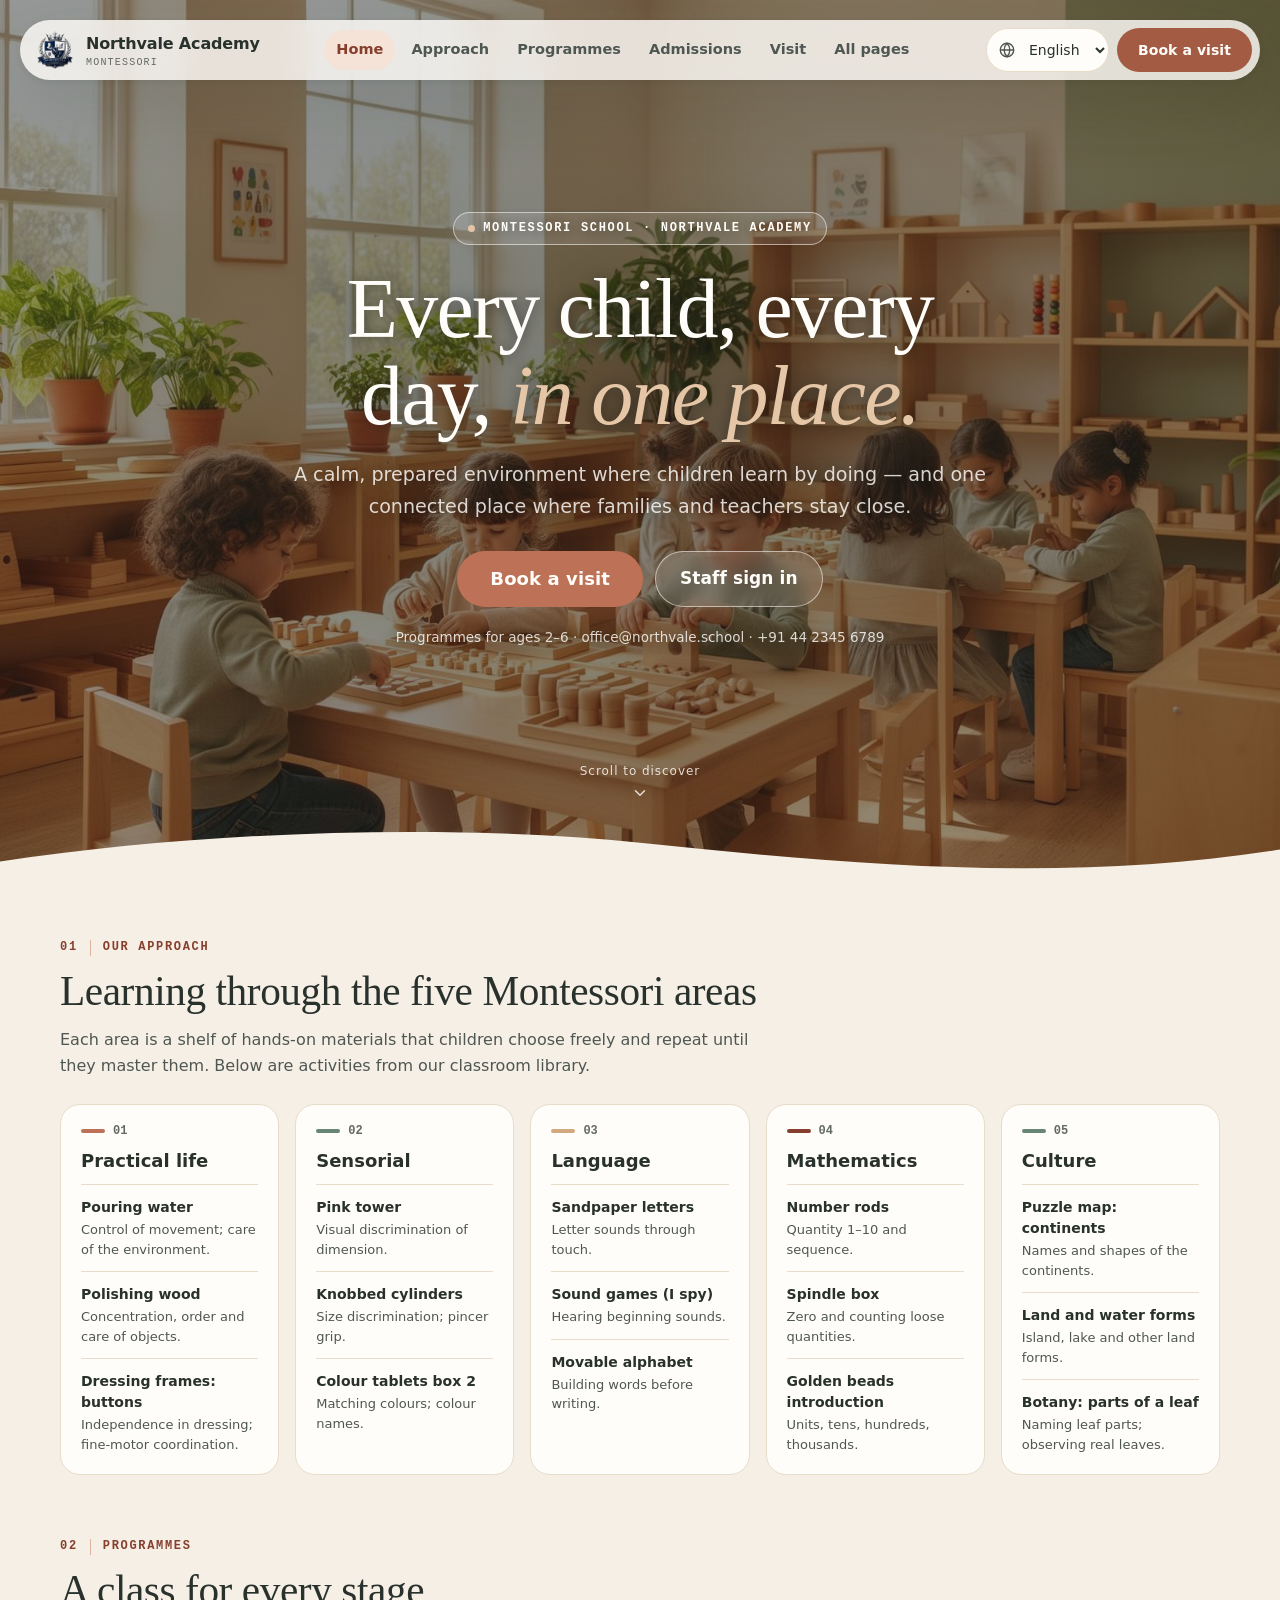
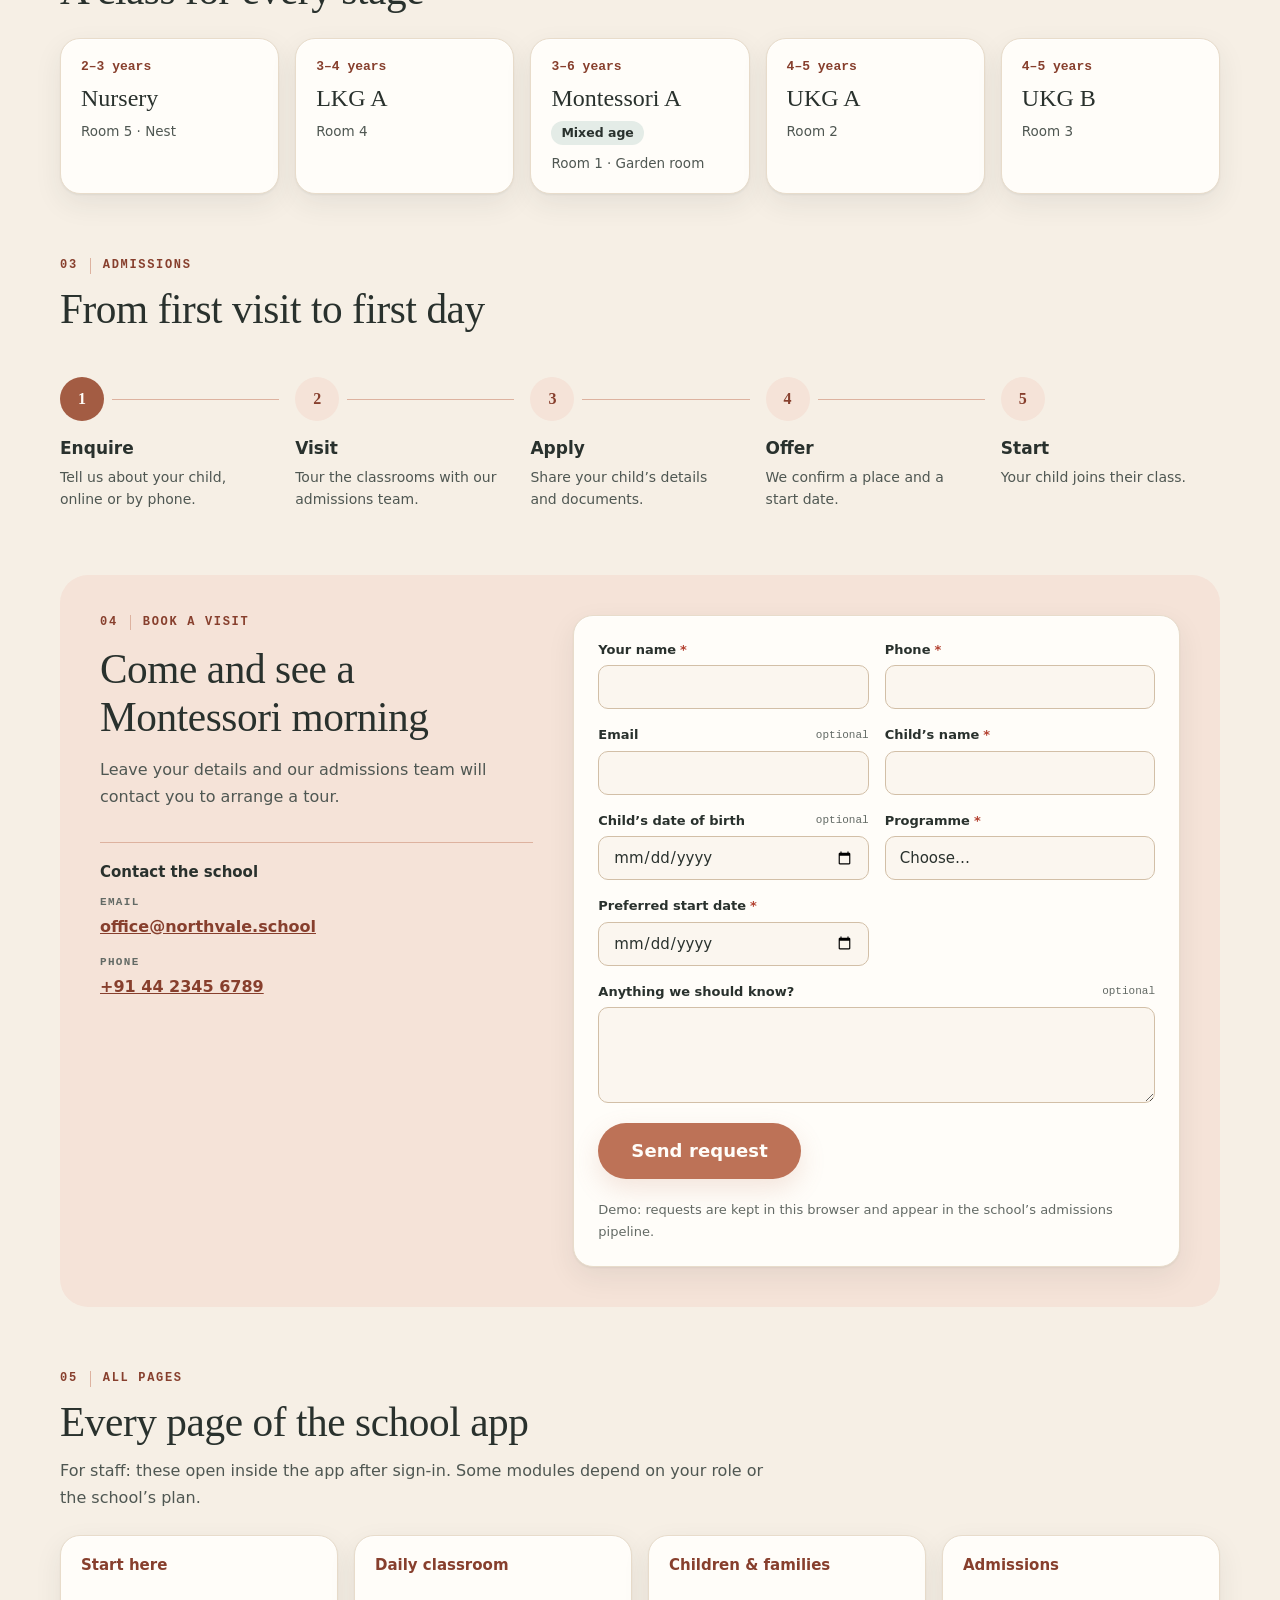
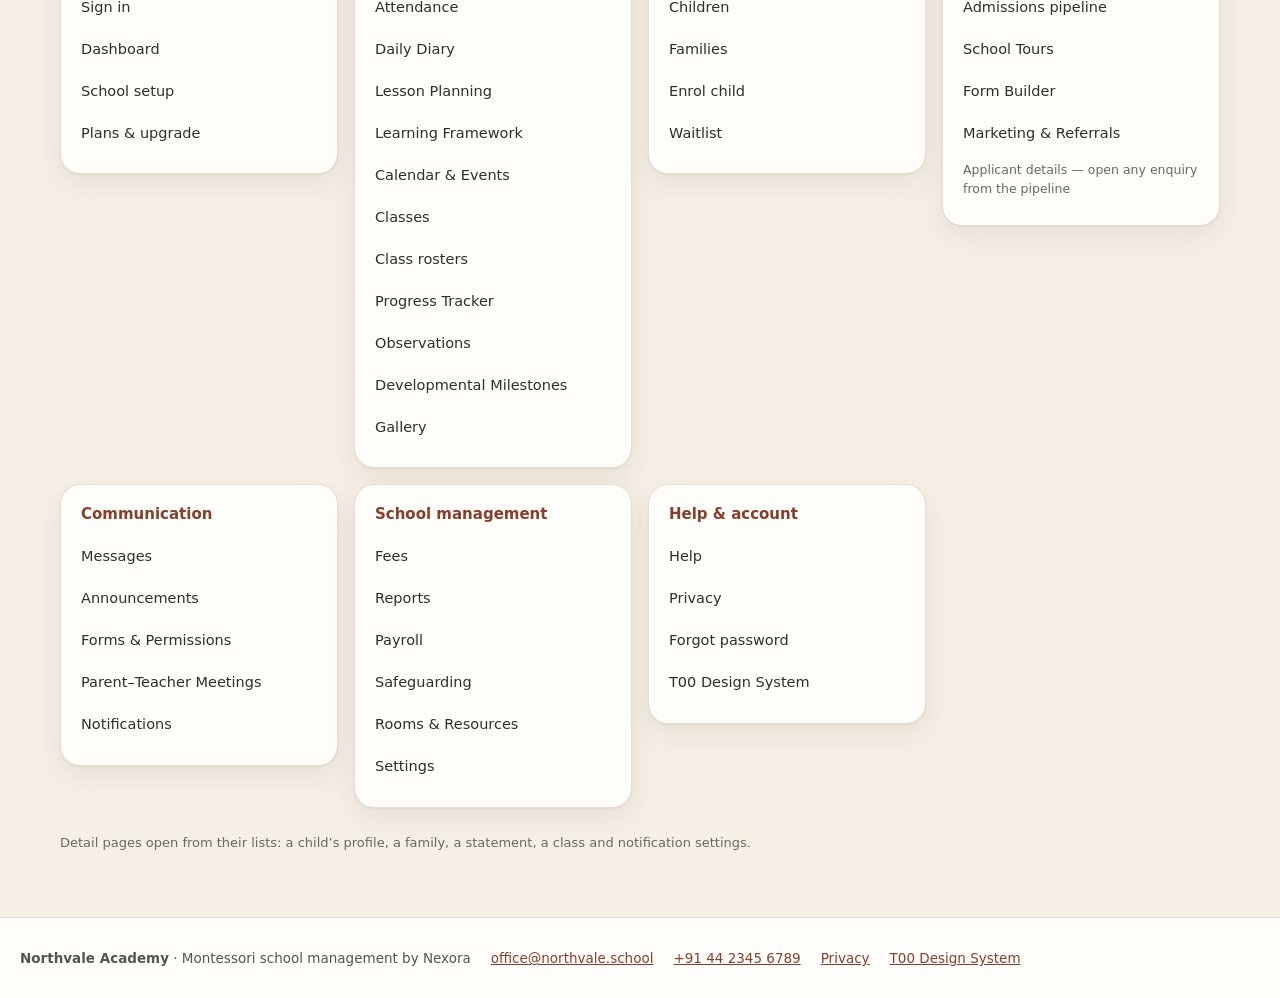
==== commit c84d876a: "Add Developmental Milestones (S27): class table and child view with Emerging/Developing/Secure asses" ====
--- a/index.html
+++ b/index.html
@@ -141,6 +141,7 @@
         <li><a href="app.html?page=roster" data-i18n="h_p_roster">Class rosters</a></li>
         <li><a href="app.html?page=classroom-tracker" data-i18n="h_p_tracker">Progress Tracker</a></li>
         <li><a href="app.html?page=observations" data-i18n="h_p_observations">Observations</a></li>
+        <li><a href="app.html?page=milestones" data-i18n="h_p_milestones">Developmental Milestones</a></li>
         <li><a href="app.html?page=gallery" data-i18n="h_p_gallery">Gallery</a></li>
       </ul></section>
       <section class="panel hm-group" aria-labelledby="g-kids"><h3 id="g-kids" data-i18n="h_g_kids">Children &amp; families</h3><ul>
--- a/styles.css
+++ b/styles.css
@@ -6251,3 +6251,113 @@
 @media (prefers-reduced-motion: reduce) {
   .pt-cell, .pt-switch__track, .pt-switch__track i { transition: none; }
 }
+
+/* ---------------------------------------------------------------- Developmental Milestones (milestones.js) */
+.ms-skel { display: block; height: 260px; border-radius: var(--radius-lg); }
+.ms-state { padding: var(--space-10) var(--space-4); }
+.ms-controls { display: flex; flex-wrap: wrap; align-items: flex-end; gap: var(--space-3) var(--space-4); }
+.ms-controls .input { min-width: 150px; }
+.ms-q { flex: 1 1 220px; }
+.ms-q .input { width: 100%; }
+.pt-strip dd small { font: 500 12px/1 var(--font-sans); color: var(--color-text-muted); }
+.ms-pill { display: inline-flex; align-items: center; gap: 5px; min-height: 26px; padding: 0 9px; border-radius: var(--radius-full); border: 1px solid transparent; font-size: 12.5px; font-weight: 650; white-space: nowrap; }
+.ms-pill__l { font: 700 11px/1 var(--font-mono); }
+.ms-pill--emerging { background: var(--color-info-light); border-color: var(--color-info-light); color: var(--color-info); }
+.ms-pill--developing { background: var(--color-warning-light); border-color: var(--color-warning-light); color: var(--color-warning); }
+.ms-pill--secure { background: var(--color-success-light); border-color: var(--color-success-light); color: var(--color-success); }
+.ms-pill--none { background: var(--color-surface); border: 1px dashed var(--color-border-strong); color: var(--color-text-muted); font-weight: 600; }
+.ms-cls { display: grid; grid-template-columns: minmax(0, 1fr) 320px; gap: var(--space-4); align-items: start; }
+.ms-cls > .panel, .ms-side > .panel { grid-column: auto; }
+.ms-side { display: grid; gap: var(--space-4); }
+.ms-tablewrap { min-width: 0; overflow-x: auto; border: 1px solid var(--color-border); border-radius: var(--radius-lg); background: var(--color-surface); }
+.ms-table { width: 100%; border-collapse: separate; border-spacing: 0; font-size: 13.5px; }
+.ms-table th, .ms-table td { padding: var(--space-2); border-bottom: 1px solid var(--color-border); text-align: left; vertical-align: middle; }
+.ms-table thead th { position: sticky; top: 0; z-index: 1; background: var(--color-surface-2); font: 600 11px/1.2 var(--font-mono); letter-spacing: 0.06em; text-transform: uppercase; color: var(--color-text-muted); white-space: nowrap; }
+.ms-table tbody tr:last-child > * { border-bottom: 0; }
+.ms-table tbody tr:hover > * { background: var(--color-bg-raised); }
+.ms-c-child { position: sticky; left: 0; z-index: 1; min-width: 200px; background: var(--color-surface); }
+.ms-table thead .ms-c-child { z-index: 2; background: var(--color-surface-2); }
+.ms-c-num, .ms-c-flag { text-align: center !important; }
+.ms-c-area.is-focus { background: var(--color-primary-light); }
+.ms-sort { display: inline-flex; align-items: center; gap: 4px; padding: 4px 2px; border: 0; background: none; font: inherit; color: inherit; text-transform: inherit; letter-spacing: inherit; cursor: pointer; border-radius: 2px; }
+.ms-sort:focus-visible, .ms-kid:focus-visible, .ms-cell:focus-visible, .ms-pct:focus-visible, .ms-flag:focus-visible, .ms-bar:focus-visible { outline: 2px solid var(--color-focus); outline-offset: 2px; }
+.ms-kid { display: flex; align-items: center; gap: var(--space-2); padding: 2px; border: 0; background: none; color: var(--color-text); text-align: left; cursor: pointer; border-radius: var(--radius-sm); }
+.ms-kid span { display: grid; }
+.ms-kid b { font-weight: 650; }
+.ms-kid small { font-size: 12px; color: var(--color-text-muted); }
+.ms-kid:hover b { color: var(--color-primary-ink); text-decoration: underline; text-underline-offset: 3px; }
+.ms-cell { display: inline-flex; align-items: center; gap: 6px; padding: 3px; border: 1px solid transparent; border-radius: var(--radius-md); background: none; cursor: pointer; }
+.ms-cell:hover { border-color: var(--color-border-strong); background: var(--color-surface); }
+.ms-cov { font: 500 11.5px/1 var(--font-mono); color: var(--color-text-muted); white-space: nowrap; }
+.ms-flagmark { color: var(--color-primary-ink); font-size: 15px; line-height: 1; }
+.ms-insuf { display: inline-grid; place-items: center; width: 18px; height: 18px; border-radius: 50%; border: 1px dashed var(--color-border-strong); font-size: 11px; color: var(--color-text-muted); }
+.ms-pct { min-width: 52px; min-height: 32px; padding: 0 8px; border: 1px solid var(--color-border); border-radius: var(--radius-full); background: var(--color-surface); font: 650 13px/1 var(--font-mono); color: var(--color-text); cursor: pointer; }
+.ms-flag { display: inline-flex; align-items: center; gap: 4px; min-height: 32px; padding: 0 10px; border: 1px solid var(--color-primary-line); border-radius: var(--radius-full); background: var(--color-primary-light); color: var(--color-primary-ink); font-size: 14px; cursor: pointer; }
+.ms-flag span { font: 650 12px/1 var(--font-mono); }
+.ms-chart, .ms-review { display: grid; gap: var(--space-3); padding: var(--space-4); }
+.ms-bars { display: grid; gap: var(--space-2); margin: 0; padding: 0; list-style: none; }
+.ms-bar { display: grid; grid-template-columns: minmax(0, 1fr) auto; gap: 4px var(--space-2); width: 100%; padding: var(--space-2); border: 1px solid transparent; border-radius: var(--radius-md); background: none; text-align: left; cursor: pointer; }
+.ms-bar:hover { background: var(--color-surface-2); }
+.ms-bar.is-picked { border-color: var(--color-primary-line); background: var(--color-primary-light); }
+.ms-bar__label { font-size: 13.5px; font-weight: 650; color: var(--color-text); }
+.ms-bar__val { font: 650 13.5px/1.3 var(--font-mono); color: var(--color-text); }
+.ms-bar__track, .ms-bar__cov { grid-column: 1 / -1; position: relative; display: block; border-radius: var(--radius-full); background: var(--color-surface-3); overflow: hidden; }
+.ms-bar__track { height: 10px; }
+.ms-bar__cov { height: 3px; }
+.ms-bar__track i, .ms-bar__cov i { position: absolute; inset: 0 auto 0 0; width: var(--w); border-radius: inherit; }
+.ms-bar__track i { background: var(--color-success); }
+.ms-bar__cov i { background: var(--color-text-muted); }
+.ms-bar__meta { grid-column: 1 / -1; font-size: 12px; color: var(--color-text-muted); }
+
+/* By child */
+.ms-child { display: grid; gap: var(--space-3); max-width: 900px; }
+.ms-child__head { display: grid; gap: var(--space-3); padding: var(--space-4) var(--space-5); }
+.ms-facts { display: flex; flex-wrap: wrap; gap: var(--space-2) var(--space-6); margin: 0; }
+.ms-facts dt { font: 600 10.5px/1.3 var(--font-mono); letter-spacing: 0.08em; text-transform: uppercase; color: var(--color-text-muted); }
+.ms-facts dd { margin: 2px 0 0; font-weight: 650; }
+.ms-area { padding: 0; overflow: hidden; }
+.ms-area > summary { display: flex; flex-wrap: wrap; align-items: center; gap: var(--space-2) var(--space-3); min-height: 56px; padding: var(--space-3) var(--space-5); cursor: pointer; list-style: none; }
+.ms-area > summary::-webkit-details-marker { display: none; }
+.ms-area > summary::after { content: ""; margin-inline-start: auto; width: 8px; height: 8px; border-right: 2px solid var(--color-text-muted); border-bottom: 2px solid var(--color-text-muted); transform: rotate(45deg); transition: transform var(--duration-fast) var(--ease-standard); }
+.ms-area[open] > summary::after { transform: rotate(-135deg); }
+.ms-area > summary:focus-visible { outline: 2px solid var(--color-focus); outline-offset: -2px; }
+.ms-area__name { font: 650 16px/1.3 var(--font-display); }
+.ms-area > :not(summary) { margin-inline: var(--space-5); }
+.ms-area > :last-child { margin-bottom: var(--space-4); }
+.ms-area .pt-sub__h { margin-top: var(--space-3); margin-bottom: var(--space-2); }
+.ms-flagbox { display: flex; gap: var(--space-3); padding: var(--space-3) var(--space-4); border: 1px solid var(--color-primary-line); border-radius: var(--radius-md); background: var(--color-primary-light); font-size: 13.5px; }
+.ms-flagbox > .icon { flex: none; margin-top: 2px; color: var(--color-primary-ink); }
+.ms-flagbox p { margin: 0; }
+.ms-insufnote { display: flex; align-items: flex-start; gap: 6px; margin: 0; font-size: 13px; color: var(--color-text-muted); }
+.ms-mlist { display: grid; gap: var(--space-2); margin: 0; padding: 0; list-style: none; }
+.ms-mrow { display: grid; grid-template-columns: minmax(0, 1fr) auto auto; align-items: center; gap: var(--space-2) var(--space-3); padding: var(--space-3); border: 1px solid var(--color-border); border-radius: var(--radius-md); background: var(--color-surface); }
+.ms-mrow__main { min-width: 0; }
+.ms-desc { margin: 2px 0 0; font-size: 13px; color: var(--color-text-secondary); }
+.ms-assess { display: grid; gap: var(--space-3); padding: var(--space-4); border-radius: var(--radius-md); background: var(--color-surface-2); }
+.ms-link { display: grid; gap: 6px; margin-top: var(--space-2); }
+.ms-link__row { display: flex; gap: var(--space-2); }
+.ms-link__row .input { flex: 1; min-width: 0; }
+.ms-drawer { width: min(480px, 100vw); }
+.ms-steps { display: flex; flex-wrap: wrap; gap: var(--space-2); margin: 0 0 var(--space-3); padding: 0; list-style: none; font-size: 12.5px; color: var(--color-text-muted); }
+.ms-steps li { padding: 4px 10px; border-radius: var(--radius-full); background: var(--color-surface-2); }
+.ms-steps li[aria-current] { background: var(--color-primary-light); color: var(--color-primary-ink); font-weight: 650; }
+.ms-steps li.is-done { color: var(--color-success); }
+.ms-bulk .modal__panel { width: 640px; max-width: 100%; }
+.ms-bulk__acts { display: flex; flex-wrap: wrap; align-items: center; gap: var(--space-2); }
+.fw-ms .ms-pill { margin-inline-end: 6px; }
+
+@media (max-width: 1599px) { .ms-cls { grid-template-columns: minmax(0, 1fr); } .ms-side { grid-template-columns: repeat(auto-fit, minmax(300px, 1fr)); } }
+@media (max-width: 767px) {
+  .ms-controls { display: grid; grid-template-columns: 1fr 1fr; }
+  .ms-controls .input { min-width: 0; width: 100%; }
+  .ms-q { grid-column: 1 / -1; }
+  .ms-child__head { padding: var(--space-4); }
+  .ms-area > summary { padding: var(--space-3) var(--space-4); }
+  .ms-area > :not(summary) { margin-inline: var(--space-4); }
+  .ms-mrow { grid-template-columns: minmax(0, 1fr) auto; }
+  .ms-mrow > .btn { grid-column: 1 / -1; min-height: 44px; }
+  .ms .kids-head__actions { width: 100%; }
+  .ms .kids-head__actions .btn { flex: 1; min-height: 48px; }
+  .ms-side { grid-template-columns: minmax(0, 1fr); }
+}
+@media (prefers-reduced-motion: reduce) { .ms-area > summary::after { transition: none; } }
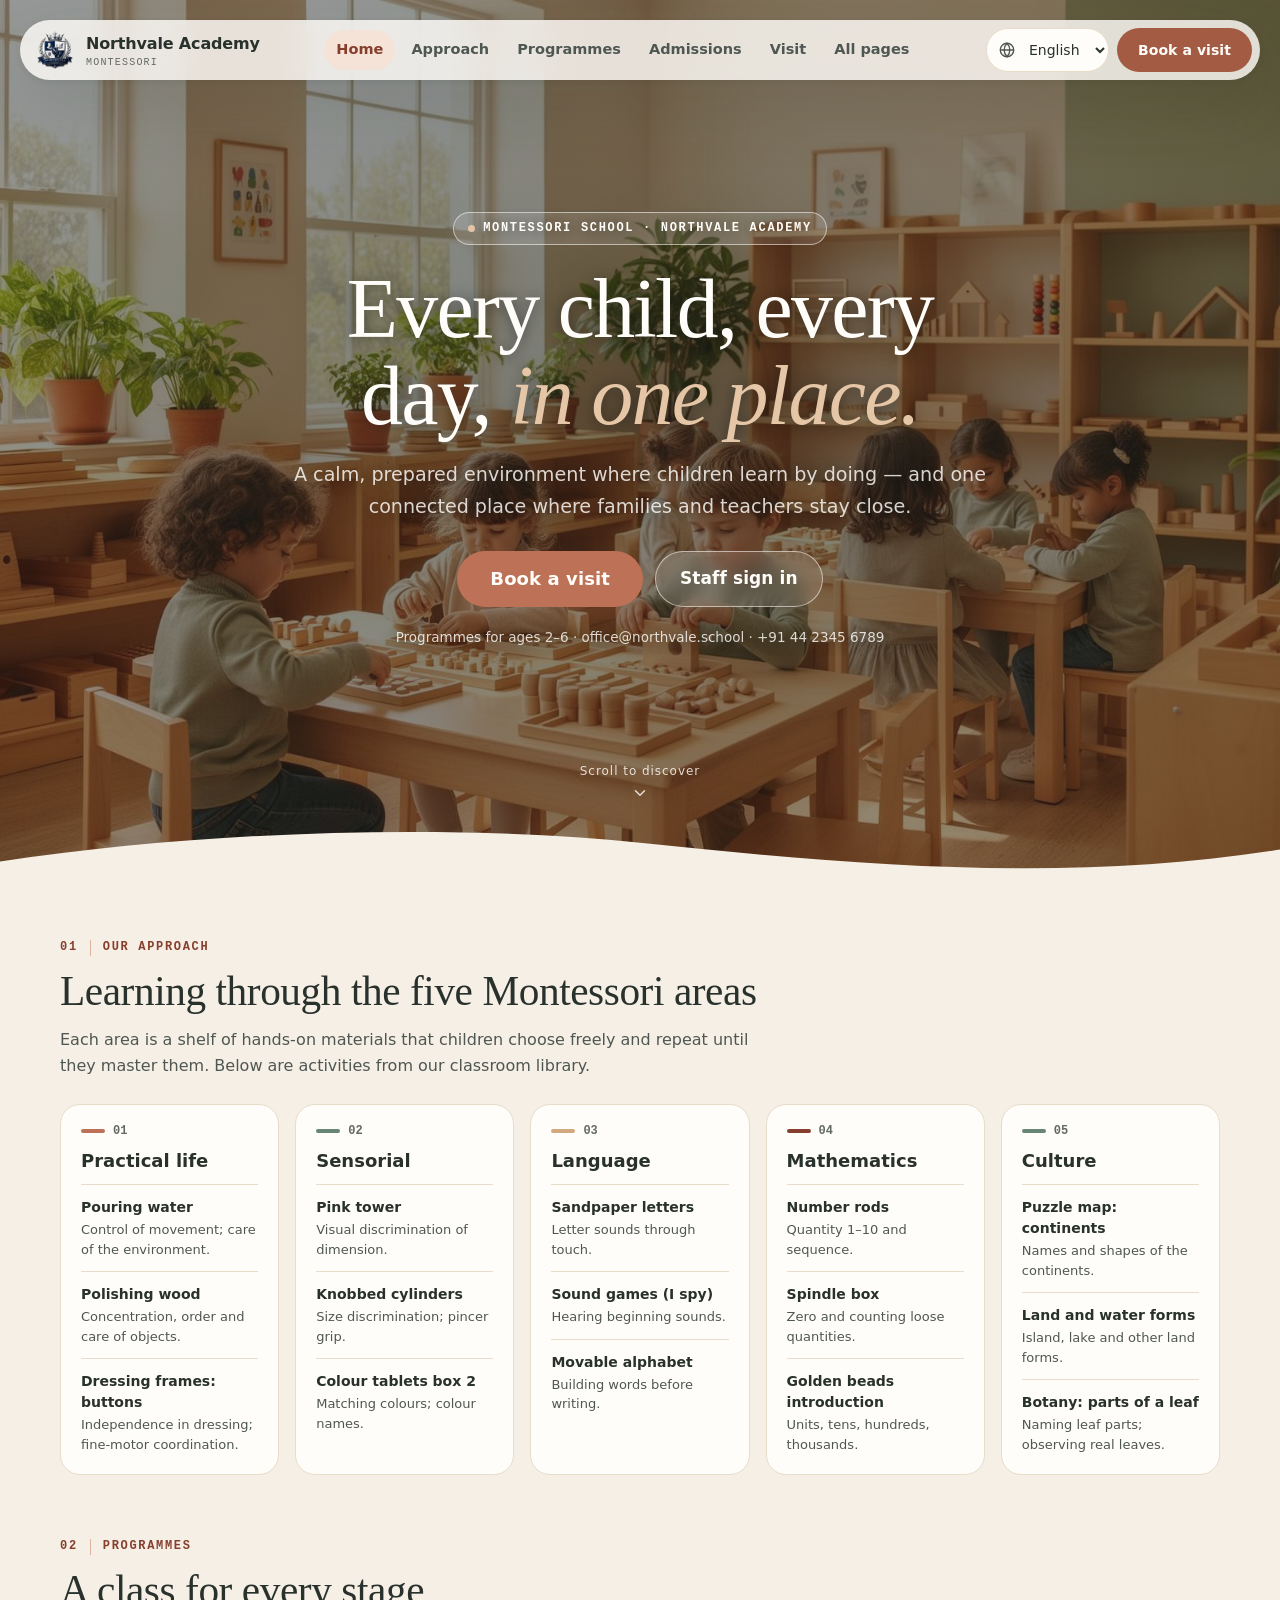
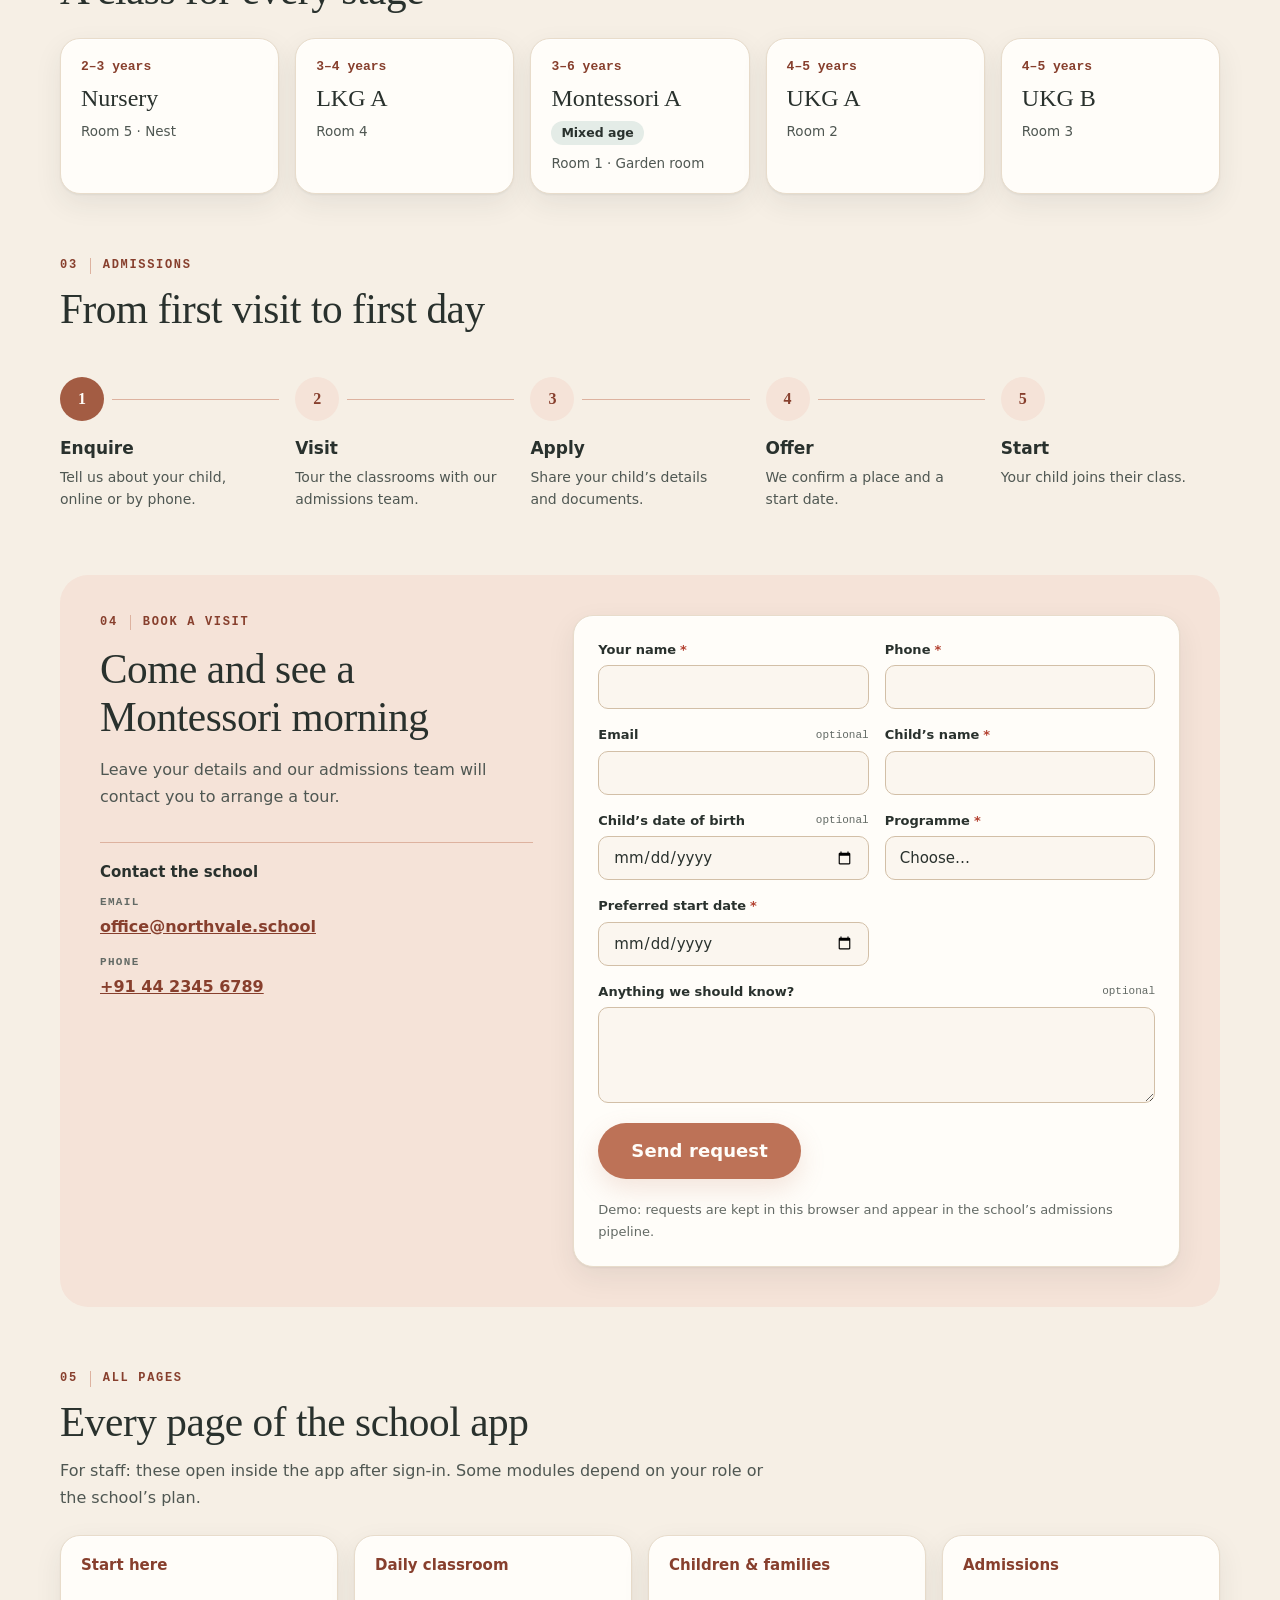
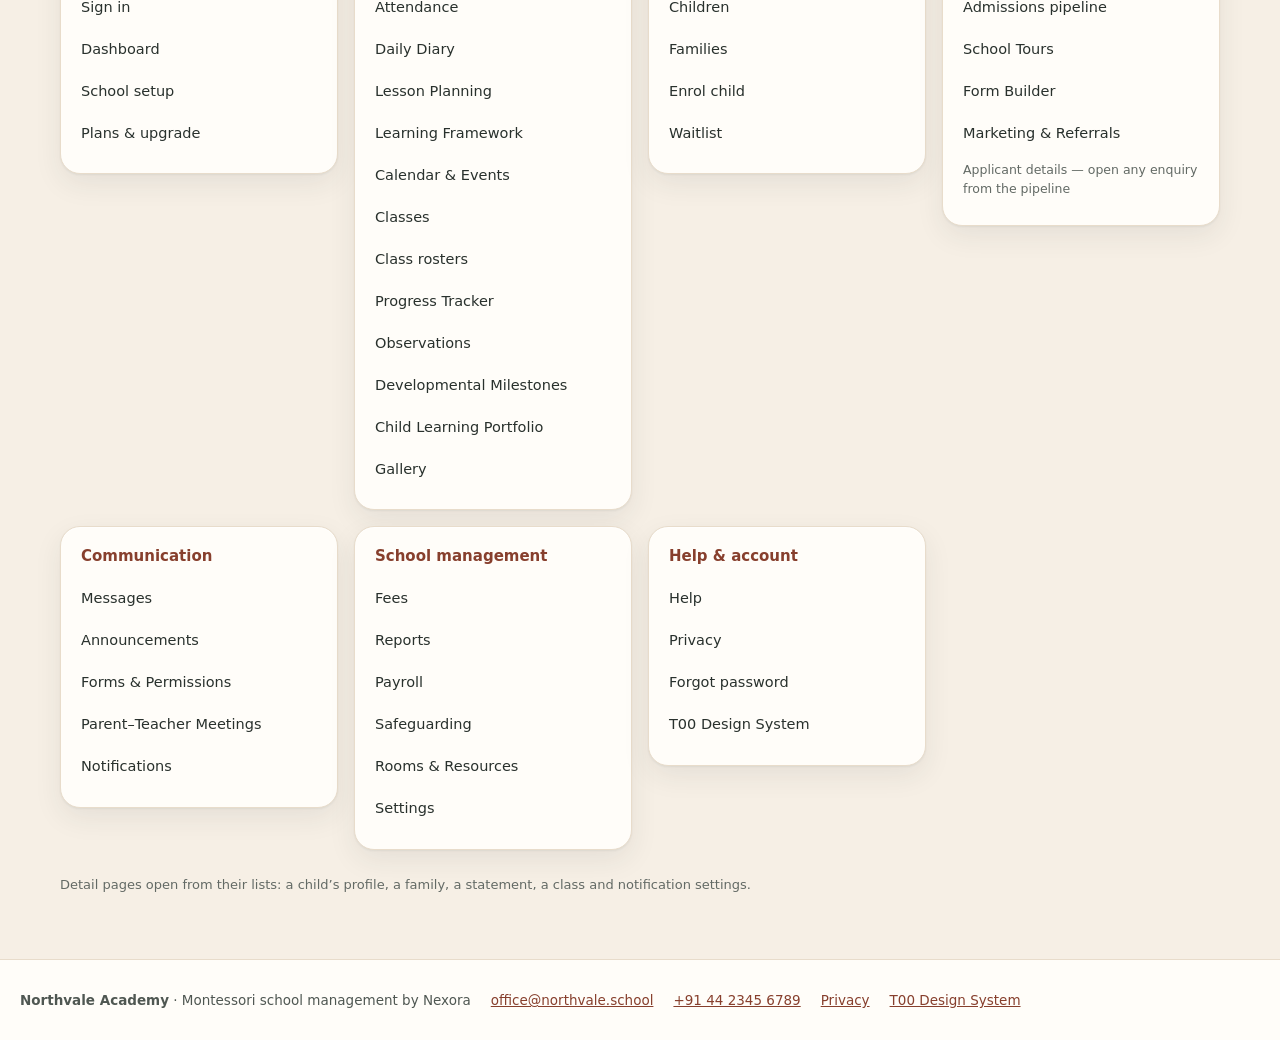
==== commit 1ced1934: "Add Child Learning Portfolio (S28): one chronological learning story from observations, progress, as" ====
--- a/index.html
+++ b/index.html
@@ -142,6 +142,7 @@
         <li><a href="app.html?page=classroom-tracker" data-i18n="h_p_tracker">Progress Tracker</a></li>
         <li><a href="app.html?page=observations" data-i18n="h_p_observations">Observations</a></li>
         <li><a href="app.html?page=milestones" data-i18n="h_p_milestones">Developmental Milestones</a></li>
+        <li><a href="app.html?page=portfolio" data-i18n="h_p_portfolio">Child Learning Portfolio</a></li>
         <li><a href="app.html?page=gallery" data-i18n="h_p_gallery">Gallery</a></li>
       </ul></section>
       <section class="panel hm-group" aria-labelledby="g-kids"><h3 id="g-kids" data-i18n="h_g_kids">Children &amp; families</h3><ul>
--- a/styles.css
+++ b/styles.css
@@ -6361,3 +6361,100 @@
   .ms-side { grid-template-columns: minmax(0, 1fr); }
 }
 @media (prefers-reduced-motion: reduce) { .ms-area > summary::after { transition: none; } }
+
+/* ---------------------------------------------------------------- Child Learning Portfolio (portfolio.js) */
+.pf-skel { display: block; height: 240px; border-radius: var(--radius-lg); }
+.pf-skel--head { height: 110px; }
+.pf-state { padding: var(--space-10) var(--space-4); }
+.pf-controls { display: flex; flex-wrap: wrap; align-items: flex-end; gap: var(--space-3) var(--space-4); }
+.pf-controls .input { min-width: 170px; }
+.pf-pick { flex: 1 1 260px; max-width: 360px; }
+.pf-pick .input { width: 100%; }
+.pf-hero { display: flex; align-items: center; gap: var(--space-4); padding: var(--space-4) var(--space-5); }
+.pf-hero__photo { flex: none; width: 72px; height: 72px; border-radius: 50%; object-fit: cover; background: var(--color-secondary-light); }
+.pf-hero__photo--i { display: grid; place-items: center; font: 700 24px/1 var(--font-display); color: var(--color-text); }
+.pf-hero__name { font: 700 clamp(1.3rem, 1.1rem + 0.8vw, 1.7rem)/1.2 var(--font-display); color: var(--color-text); }
+.pf-layout { display: grid; grid-template-columns: minmax(0, 1fr) 280px; gap: var(--space-5); align-items: start; }
+.pf-layout > .panel { grid-column: auto; }
+.pf-main { display: grid; gap: var(--space-6); min-width: 0; }
+.pf-h { display: flex; align-items: center; gap: 6px; margin-bottom: var(--space-3); font: 600 12px/1.3 var(--font-mono); letter-spacing: 0.08em; text-transform: uppercase; color: var(--color-text-muted); }
+.pf-pinned { padding: var(--space-4); border: 1px solid var(--color-accent-pressed); border-radius: var(--radius-lg); background: var(--color-accent-light); }
+.pf-grid { display: grid; grid-template-columns: repeat(auto-fill, minmax(240px, 1fr)); gap: var(--space-4); align-items: start; }
+.pf-card { display: grid; overflow: hidden; border: 1px solid var(--color-border); border-radius: var(--radius-lg); background: var(--color-surface); box-shadow: var(--shadow-sm); animation: fade-up var(--duration-normal) var(--ease-emphasized) both; }
+.pf-card.is-pinned { border-color: var(--color-accent-pressed); }
+.pf-media { position: relative; display: grid; place-items: center; width: 100%; max-height: 320px; padding: 0; border: 0; background: var(--color-surface-3); overflow: hidden; cursor: zoom-in; }
+.pf-media img { display: block; width: 100%; height: auto; max-height: 320px; object-fit: contain; }
+.pf-media:focus-visible { outline: 3px solid var(--color-focus); outline-offset: -3px; }
+.pf-media__n { position: absolute; right: 8px; bottom: 8px; padding: 2px 8px; border-radius: var(--radius-full); background: var(--color-gunmetal); color: var(--color-on-primary); font-size: 12px; font-weight: 650; }
+.pf-media--pdf { display: flex; align-items: center; justify-content: center; gap: var(--space-2); min-height: 96px; padding: var(--space-3); color: var(--color-text); font-size: 13px; font-weight: 600; cursor: pointer; overflow-wrap: anywhere; }
+.pf-media--pdf .icon { width: 28px; height: 28px; flex: none; color: var(--color-primary-ink); }
+.pf-media--note { min-height: 64px; padding: var(--space-3); font-size: 12.5px; color: var(--color-text-muted); text-align: center; cursor: default; }
+.pf-media.is-broken { min-height: 64px; cursor: default; }
+.pf-broken { padding: var(--space-3); font-size: 12.5px; color: var(--color-text-muted); }
+.pf-card__body { display: grid; gap: 6px; padding: var(--space-3) var(--space-4) var(--space-4); }
+.pf-card__meta { display: flex; flex-wrap: wrap; align-items: center; gap: 4px var(--space-2); font-size: 12px; color: var(--color-text-muted); }
+.pf-type { display: inline-flex; align-items: center; gap: 4px; font-weight: 650; color: var(--color-text-secondary); }
+.pf-pinmark { display: inline-flex; align-items: center; gap: 3px; color: var(--color-primary-ink); font-weight: 650; }
+.pf-card__title { font: 650 15px/1.35 var(--font-display); color: var(--color-text); overflow-wrap: anywhere; }
+.pf-card__sub { font-size: 13px; color: var(--color-text-secondary); }
+.pf-areas { display: flex; flex-wrap: wrap; gap: 4px; }
+.pf-text { margin: 0; font-size: 13.5px; line-height: 1.55; color: var(--color-text); white-space: pre-line; overflow-wrap: anywhere; }
+.pf-text.is-clamped { display: -webkit-box; -webkit-line-clamp: 4; -webkit-box-orient: vertical; overflow: hidden; }
+.pf-card__by { font-size: 12px; color: var(--color-text-muted); }
+.pf-card__acts { display: flex; align-items: center; justify-content: space-between; gap: var(--space-2); padding-top: var(--space-2); border-top: 1px solid var(--color-border); }
+.pf-vis { min-height: 40px; font-size: 13px; }
+.pf-vis input:disabled + .pt-switch__track { opacity: 0.5; }
+.pf-vis.is-saving { color: var(--color-text-muted); }
+[data-pin][aria-pressed="true"] { color: var(--color-primary-ink); background: var(--color-accent-light); }
+.pf-card__note { display: flex; align-items: flex-start; gap: 4px; font-size: 12px; color: var(--color-text-muted); }
+.pf-card__note .icon { flex: none; margin-top: 2px; }
+.pf-sum { position: sticky; top: var(--space-4); display: grid; gap: var(--space-3); padding: var(--space-4); }
+.pf-bars .mk-bar { grid-template-columns: minmax(80px, 110px) minmax(0, 1fr) 28px; min-height: 36px; }
+.pf-links { font-size: 13.5px; }
+.pf-links summary { cursor: pointer; min-height: 36px; display: flex; align-items: center; font-weight: 600; color: var(--color-primary-ink); }
+.pf-links[open] summary { margin-bottom: var(--space-2); }
+.pf-add .modal__panel { width: 640px; max-width: 100%; }
+.pf-fprev .pf-media--pdf { width: 100%; height: 100%; min-height: 0; flex-direction: column; font-size: 11px; }
+.pf-pdf { display: block; width: 100%; height: 70dvh; border: 0; border-radius: var(--radius-md); background: var(--color-surface-3); }
+.pf-print { display: none; }
+
+@media (max-width: 1023px) {
+  .pf-layout { grid-template-columns: minmax(0, 1fr); }
+  .pf-sum { position: static; order: -1; }
+}
+@media (max-width: 767px) {
+  .pf-controls { display: grid; grid-template-columns: 1fr 1fr; }
+  .pf-controls .input { min-width: 0; width: 100%; }
+  .pf-pick { grid-column: 1 / -1; max-width: none; }
+  .pf-hero { padding: var(--space-4); }
+  .pf-hero__photo { width: 56px; height: 56px; }
+  .pf-grid { grid-template-columns: minmax(0, 1fr); }
+  .pf-media, .pf-media img { max-height: none; }
+  .pf .kids-head__actions { width: 100%; }
+  .pf .kids-head__actions .btn { flex: 1 1 auto; min-height: 48px; }
+}
+@media (prefers-reduced-motion: reduce) { .pf-card { animation: none; } }
+
+/* Print: only the learning story, on white A4 — no shell, toolbar, buttons or dialogs. */
+@media print {
+  body.is-printing-portfolio { background: var(--color-light-surface) !important; color: var(--color-light-text) !important; }
+  body.is-printing-portfolio > *:not(.main), body.is-printing-portfolio .main > *:not(main), body.is-printing-portfolio .backdrop, body.is-printing-portfolio .sidebar,
+  body.is-printing-portfolio .mobilebar, body.is-printing-portfolio .topbar, body.is-printing-portfolio dialog, body.is-printing-portfolio .toast-region { display: none !important; }
+  body.is-printing-portfolio .main { margin: 0 !important; }
+  body.is-printing-portfolio main.nf-page { display: block !important; padding: 0 !important; min-height: 0 !important; }
+  body.is-printing-portfolio main.nf-page > *:not(.pf-print) { display: none !important; }
+  body.is-printing-portfolio .pf-print { display: block !important; font: 11pt/1.5 var(--font-sans); color: var(--color-light-text); }
+  .pfp-cover { display: grid; justify-items: center; align-content: center; gap: 5mm; min-height: 240mm; text-align: center; break-after: page; page-break-after: always; }
+  .pfp-photo { width: 52mm; height: 52mm; border-radius: 50%; object-fit: cover; }
+  .pfp-photo--i { display: grid; place-items: center; border: 2px solid var(--color-light-text); font: 700 30pt/1 var(--font-display); }
+  .pfp-kicker { font-size: 10pt; font-weight: 600; letter-spacing: 0.08em; text-transform: uppercase; color: var(--color-light-muted); }
+  .pfp-cover h1 { font: 700 30pt/1.1 var(--font-display); }
+  .pfp-name { font: 600 18pt/1.2 var(--font-display); }
+  .pfp-meta { font-size: 10pt; color: var(--color-light-muted); }
+  .pfp-item { display: grid; gap: 3mm; margin-bottom: 7mm; padding-bottom: 5mm; border-bottom: 1px solid var(--color-light-border); break-inside: avoid; page-break-inside: avoid; }
+  .pfp-item img { display: block; max-width: 100%; max-height: 110mm; width: auto; height: auto; object-fit: contain; }
+  .pfp-item h2 { font: 700 13pt/1.3 var(--font-display); }
+  .pfp-imeta { font-size: 9pt; color: var(--color-light-muted); }
+  .pfp-text { white-space: pre-line; overflow-wrap: anywhere; }
+  .pfp-file { font-size: 9.5pt; font-style: italic; }
+}
